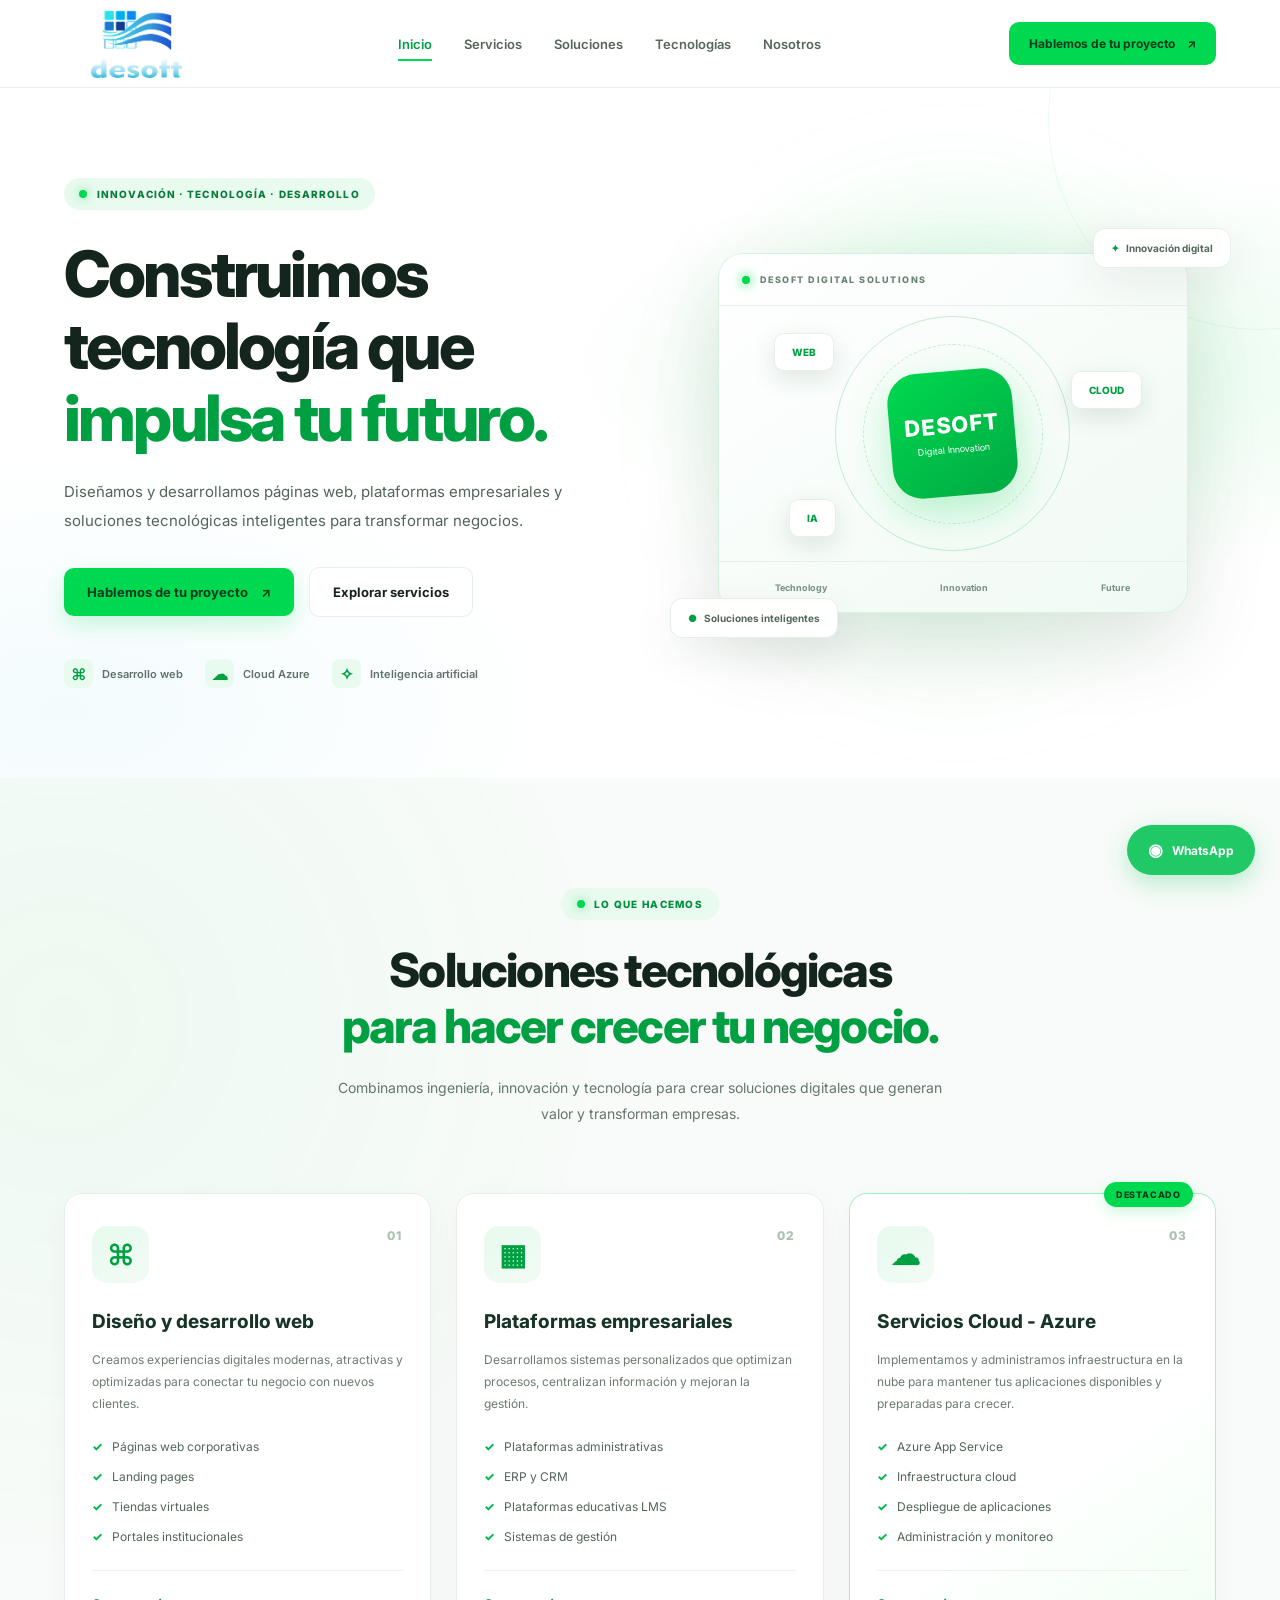
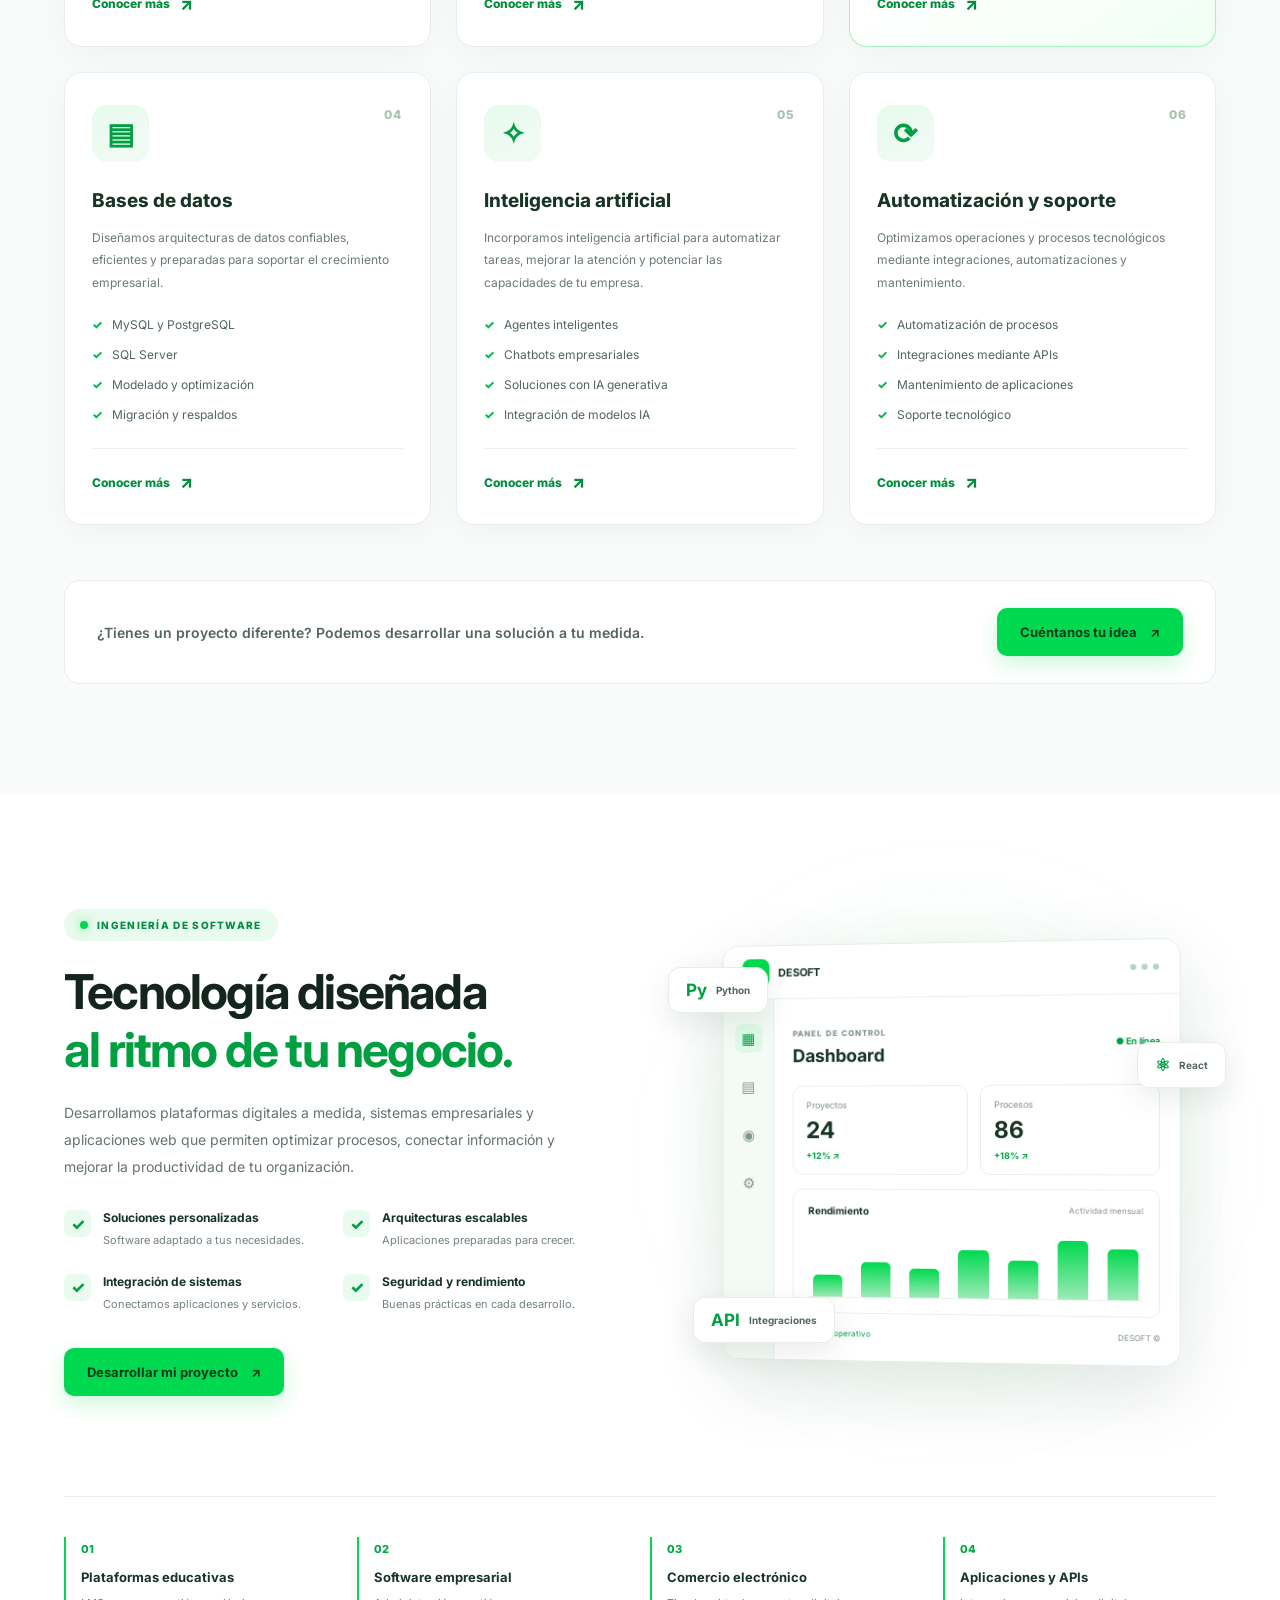
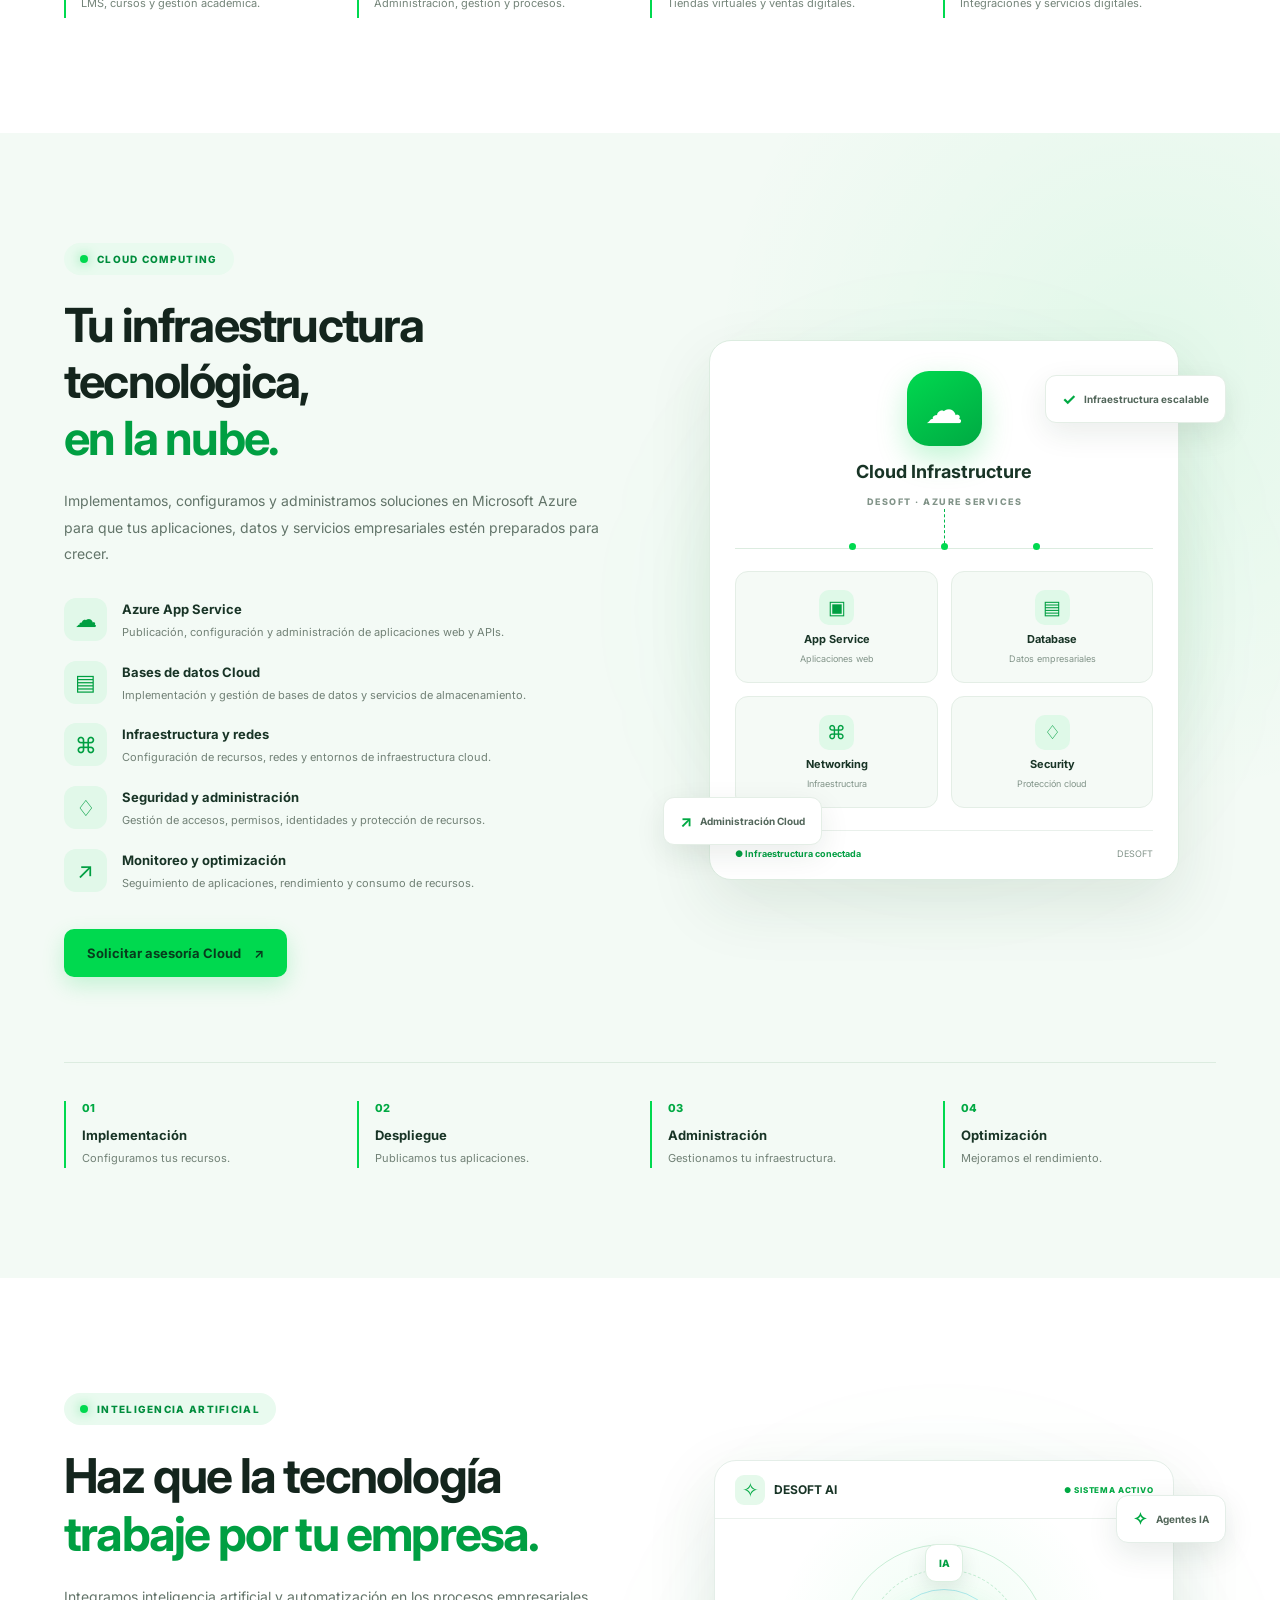
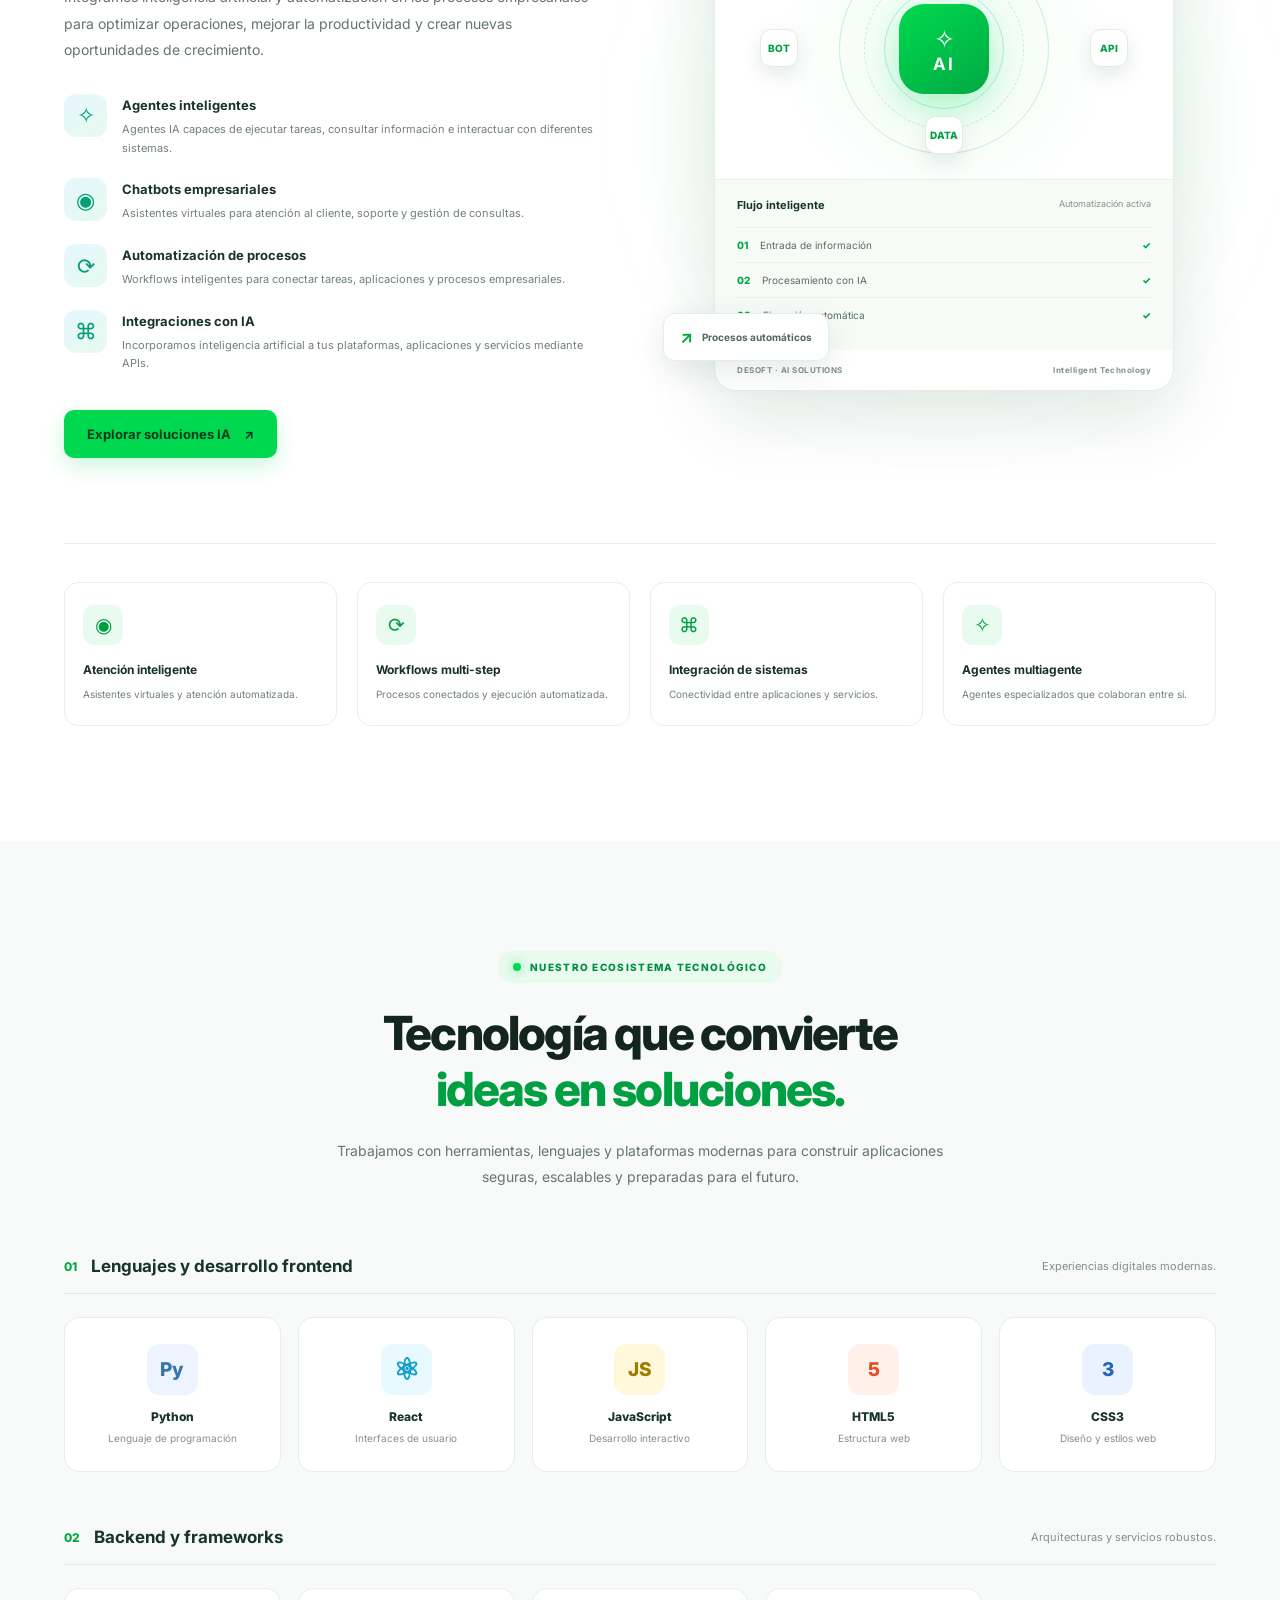
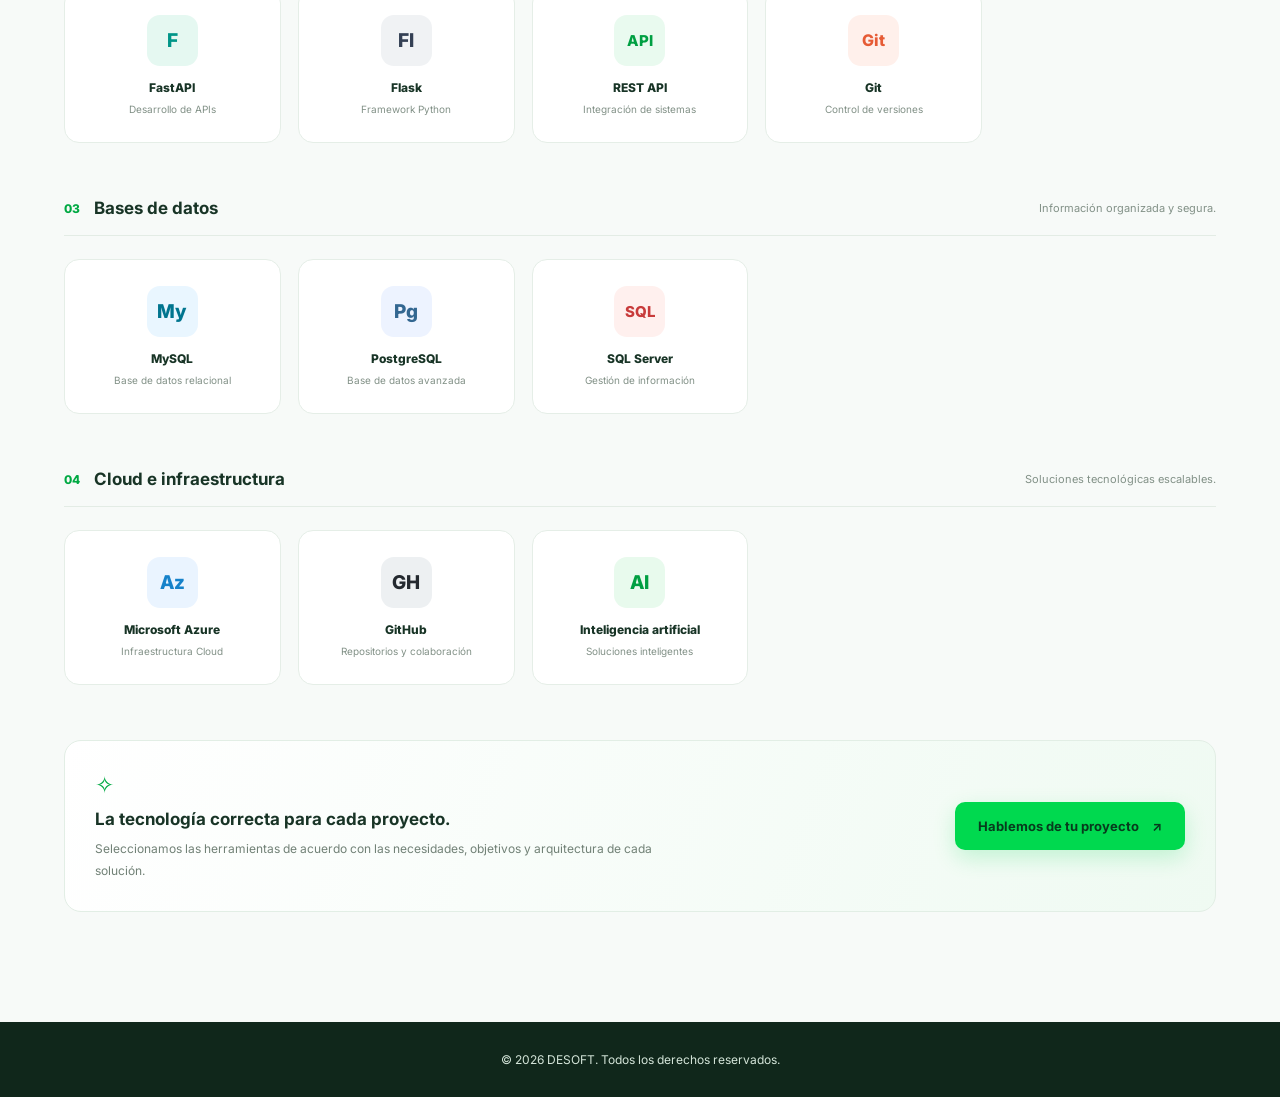
==== index.html @ fc17e66d "first commit - DESOFT website" ====
<!DOCTYPE html>
<html lang="es">
<head>
    <meta charset="UTF-8">
    <meta name="viewport" content="width=device-width, initial-scale=1.0">
    <meta name="description" content="DESOFT desarrolla páginas web, plataformas empresariales, soluciones cloud con Microsoft Azure e inteligencia artificial.">
    <meta name="theme-color" content="#ffffff">
    <title>DESOFT | Desarrollo de Software y Soluciones Digitales</title>

    <link rel="preconnect" href="https://fonts.googleapis.com">
    <link rel="preconnect" href="https://fonts.gstatic.com" crossorigin>
    <link href="https://fonts.googleapis.com/css2?family=Inter:wght@400;500;600;700;800&display=swap" rel="stylesheet">

    <link rel="stylesheet" href="css/styles.css">
    <link rel="stylesheet" href="css/responsive.css">

    <script src="js/main.js" defer></script>
</head>
<body>

    <!-- HEADER -->
    <header class="header" id="header">
        <div class="container header-container">

            <a href="#inicio" class="logo">
                <img src="assets/logo/desoft.png" alt="DESOFT">
            </a>

            <nav class="navigation" id="navigation">
                <a href="#inicio" class="nav-link active">Inicio</a>
                <a href="#servicios" class="nav-link">Servicios</a>
                <a href="#soluciones" class="nav-link">Soluciones</a>
                <a href="#tecnologias" class="nav-link">Tecnologías</a>
                <a href="#nosotros" class="nav-link">Nosotros</a>
            </nav>

            <a href="https://wa.me/573026607901"
               target="_blank"
               rel="noopener noreferrer"
               class="header-button">
                Hablemos de tu proyecto
                <span>↗</span>
            </a>

            <button class="menu-toggle" id="menuToggle"
                    aria-label="Abrir menú"
                    aria-expanded="false"
                    aria-controls="navigation">
                <span></span>
                <span></span>
                <span></span>
            </button>

        </div>
    </header>

    <!-- CONTENIDO PRINCIPAL -->
    <main>

        <!-- HERO -->
        <section class="hero" id="inicio">
            <div class="container hero-container">

                <div class="hero-content">

                    <span class="hero-tag">
                        <span class="tag-dot"></span>
                        INNOVACIÓN · TECNOLOGÍA · DESARROLLO
                    </span>

                    <h1>
                        Construimos tecnología que
                        <span>impulsa tu futuro.</span>
                    </h1>

                    <p class="hero-description">
                        Diseñamos y desarrollamos páginas web,
                        plataformas empresariales y soluciones
                        tecnológicas inteligentes para transformar
                        negocios.
                    </p>

                    <div class="hero-actions">
                        <a href="https://wa.me/573026607901"
                           target="_blank"
                           rel="noopener noreferrer"
                           class="btn-primary">
                            Hablemos de tu proyecto
                            <span>↗</span>
                        </a>

                        <a href="#servicios" class="btn-secondary">
                            Explorar servicios
                        </a>
                    </div>

                    <div class="hero-features">
                        <div class="hero-feature">
                            <span class="feature-icon">⌘</span>
                            <span>Desarrollo web</span>
                        </div>

                        <div class="hero-feature">
                            <span class="feature-icon">☁</span>
                            <span>Cloud Azure</span>
                        </div>

                        <div class="hero-feature">
                            <span class="feature-icon">✧</span>
                            <span>Inteligencia artificial</span>
                        </div>
                    </div>

                </div>

                <div class="hero-visual">
                    <div class="visual-glow"></div>

                    <div class="visual-card">
                        <div class="visual-card-header">
                            <span class="visual-status"></span>
                            <span>DESOFT DIGITAL SOLUTIONS</span>
                        </div>

                        <div class="visual-main">
                            <div class="visual-orbit orbit-one"></div>
                            <div class="visual-orbit orbit-two"></div>

                            <div class="visual-center">
                                <span>DESOFT</span>
                                <small>Digital Innovation</small>
                            </div>

                            <div class="floating-node node-one">WEB</div>
                            <div class="floating-node node-two">CLOUD</div>
                            <div class="floating-node node-three">IA</div>
                        </div>

                        <div class="visual-card-footer">
                            <span>Technology</span>
                            <span>Innovation</span>
                            <span>Future</span>
                        </div>
                    </div>

                    <div class="floating-label label-top">
                        <span>✦</span> Innovación digital
                    </div>

                    <div class="floating-label label-bottom">
                        <span>●</span> Soluciones inteligentes
                    </div>
                </div>

            </div>
        </section>

        <!-- PROXIMAS SECCIONES -->
        
<!-- SERVICIOS -->
<section class="services" id="servicios">
    <div class="container">

        <div class="section-heading">
            <span class="section-tag">
                <span class="tag-dot"></span>
                LO QUE HACEMOS
            </span>

            <h2>
                Soluciones tecnológicas
                <span>para hacer crecer tu negocio.</span>
            </h2>

            <p>
                Combinamos ingeniería, innovación y tecnología
                para crear soluciones digitales que generan
                valor y transforman empresas.
            </p>
        </div>

        <div class="services-grid">

            <!-- SERVICIO 1 -->
            <article class="service-card">
                <div class="service-icon">
                    <span>⌘</span>
                </div>

                <span class="service-number">01</span>

                <h3>Diseño y desarrollo web</h3>

                <p>
                    Creamos experiencias digitales modernas,
                    atractivas y optimizadas para conectar
                    tu negocio con nuevos clientes.
                </p>

                <ul>
                    <li>Páginas web corporativas</li>
                    <li>Landing pages</li>
                    <li>Tiendas virtuales</li>
                    <li>Portales institucionales</li>
                </ul>

                <a href="#contacto" class="service-link">
                    Conocer más <span>↗</span>
                </a>
            </article>

            <!-- SERVICIO 2 -->
            <article class="service-card">
                <div class="service-icon">
                    <span>▦</span>
                </div>

                <span class="service-number">02</span>

                <h3>Plataformas empresariales</h3>

                <p>
                    Desarrollamos sistemas personalizados
                    que optimizan procesos, centralizan
                    información y mejoran la gestión.
                </p>

                <ul>
                    <li>Plataformas administrativas</li>
                    <li>ERP y CRM</li>
                    <li>Plataformas educativas LMS</li>
                    <li>Sistemas de gestión</li>
                </ul>

                <a href="#contacto" class="service-link">
                    Conocer más <span>↗</span>
                </a>
            </article>

            <!-- SERVICIO 3 -->
            <article class="service-card featured-service">
                <div class="service-icon">
                    <span>☁</span>
                </div>

                <span class="service-number">03</span>

                <h3>Servicios Cloud - Azure</h3>

                <p>
                    Implementamos y administramos infraestructura
                    en la nube para mantener tus aplicaciones
                    disponibles y preparadas para crecer.
                </p>

                <ul>
                    <li>Azure App Service</li>
                    <li>Infraestructura cloud</li>
                    <li>Despliegue de aplicaciones</li>
                    <li>Administración y monitoreo</li>
                </ul>

                <a href="#contacto" class="service-link">
                    Conocer más <span>↗</span>
                </a>
            </article>

            <!-- SERVICIO 4 -->
            <article class="service-card">
                <div class="service-icon">
                    <span>▤</span>
                </div>

                <span class="service-number">04</span>

                <h3>Bases de datos</h3>

                <p>
                    Diseñamos arquitecturas de datos
                    confiables, eficientes y preparadas
                    para soportar el crecimiento empresarial.
                </p>

                <ul>
                    <li>MySQL y PostgreSQL</li>
                    <li>SQL Server</li>
                    <li>Modelado y optimización</li>
                    <li>Migración y respaldos</li>
                </ul>

                <a href="#contacto" class="service-link">
                    Conocer más <span>↗</span>
                </a>
            </article>

            <!-- SERVICIO 5 -->
            <article class="service-card">
                <div class="service-icon">
                    <span>✧</span>
                </div>

                <span class="service-number">05</span>

                <h3>Inteligencia artificial</h3>

                <p>
                    Incorporamos inteligencia artificial
                    para automatizar tareas, mejorar la atención
                    y potenciar las capacidades de tu empresa.
                </p>

                <ul>
                    <li>Agentes inteligentes</li>
                    <li>Chatbots empresariales</li>
                    <li>Soluciones con IA generativa</li>
                    <li>Integración de modelos IA</li>
                </ul>

                <a href="#contacto" class="service-link">
                    Conocer más <span>↗</span>
                </a>
            </article>

            <!-- SERVICIO 6 -->
            <article class="service-card">
                <div class="service-icon">
                    <span>⟳</span>
                </div>

                <span class="service-number">06</span>

                <h3>Automatización y soporte</h3>

                <p>
                    Optimizamos operaciones y procesos
                    tecnológicos mediante integraciones,
                    automatizaciones y mantenimiento.
                </p>

                <ul>
                    <li>Automatización de procesos</li>
                    <li>Integraciones mediante APIs</li>
                    <li>Mantenimiento de aplicaciones</li>
                    <li>Soporte tecnológico</li>
                </ul>

                <a href="#contacto" class="service-link">
                    Conocer más <span>↗</span>
                </a>
            </article>

        </div>

        <div class="services-bottom">
            <p>
                ¿Tienes un proyecto diferente?
                Podemos desarrollar una solución a tu medida.
            </p>

            <a href="https://wa.me/573026607901"
               target="_blank"
               rel="noopener noreferrer"
               class="btn-primary">
                Cuéntanos tu idea <span>↗</span>
            </a>
        </div>

    </div>
</section>

        
<!-- SOLUCIONES DE SOFTWARE -->
<section class="software-section" id="soluciones">
    <div class="container">

        <div class="software-container">

            <div class="software-content">

                <span class="section-tag">
                    <span class="tag-dot"></span>
                    INGENIERÍA DE SOFTWARE
                </span>

                <h2>
                    Tecnología diseñada
                    <span>al ritmo de tu negocio.</span>
                </h2>

                <p class="software-description">
                    Desarrollamos plataformas digitales a medida,
                    sistemas empresariales y aplicaciones web que
                    permiten optimizar procesos, conectar información
                    y mejorar la productividad de tu organización.
                </p>

                <div class="software-benefits">

                    <div class="software-benefit">
                        <span class="benefit-check">✓</span>
                        <div>
                            <h4>Soluciones personalizadas</h4>
                            <p>Software adaptado a tus necesidades.</p>
                        </div>
                    </div>

                    <div class="software-benefit">
                        <span class="benefit-check">✓</span>
                        <div>
                            <h4>Arquitecturas escalables</h4>
                            <p>Aplicaciones preparadas para crecer.</p>
                        </div>
                    </div>

                    <div class="software-benefit">
                        <span class="benefit-check">✓</span>
                        <div>
                            <h4>Integración de sistemas</h4>
                            <p>Conectamos aplicaciones y servicios.</p>
                        </div>
                    </div>

                    <div class="software-benefit">
                        <span class="benefit-check">✓</span>
                        <div>
                            <h4>Seguridad y rendimiento</h4>
                            <p>Buenas prácticas en cada desarrollo.</p>
                        </div>
                    </div>

                </div>

                <a href="https://wa.me/573026607901"
                   target="_blank"
                   rel="noopener noreferrer"
                   class="btn-primary software-button">
                    Desarrollar mi proyecto
                    <span>↗</span>
                </a>

            </div>

            <!-- VISUAL DE SOFTWARE -->
            <div class="software-visual">

                <div class="software-glow"></div>

                <div class="dashboard-preview">

                    <div class="dashboard-header">
                        <div class="dashboard-brand">
                            <span class="dashboard-logo">D</span>
                            <strong>DESOFT</strong>
                        </div>

                        <div class="dashboard-dots">
                            <span></span>
                            <span></span>
                            <span></span>
                        </div>
                    </div>

                    <div class="dashboard-body">

                        <aside class="dashboard-sidebar">
                            <span class="sidebar-item selected">▦</span>
                            <span class="sidebar-item">▤</span>
                            <span class="sidebar-item">◉</span>
                            <span class="sidebar-item">⚙</span>
                        </aside>

                        <div class="dashboard-main">

                            <div class="dashboard-welcome">
                                <div>
                                    <small>PANEL DE CONTROL</small>
                                    <h3>Dashboard</h3>
                                </div>
                                <span class="dashboard-online">● En línea</span>
                            </div>

                            <div class="dashboard-stats">

                                <div class="stat-card">
                                    <small>Proyectos</small>
                                    <strong>24</strong>
                                    <span>+12% ↗</span>
                                </div>

                                <div class="stat-card">
                                    <small>Procesos</small>
                                    <strong>86</strong>
                                    <span>+18% ↗</span>
                                </div>

                            </div>

                            <div class="dashboard-chart">
                                <div class="chart-heading">
                                    <strong>Rendimiento</strong>
                                    <small>Actividad mensual</small>
                                </div>

                                <div class="chart-bars">
                                    <span style="--height:35%"></span>
                                    <span style="--height:55%"></span>
                                    <span style="--height:45%"></span>
                                    <span style="--height:75%"></span>
                                    <span style="--height:60%"></span>
                                    <span style="--height:90%"></span>
                                    <span style="--height:78%"></span>
                                </div>
                            </div>

                            <div class="dashboard-bottom">
                                <span>● Sistema operativo</span>
                                <span>DESOFT ©</span>
                            </div>

                        </div>
                    </div>
                </div>

                <div class="tech-floating tech-python">
                    <strong>Py</strong>
                    <span>Python</span>
                </div>

                <div class="tech-floating tech-react">
                    <strong>⚛</strong>
                    <span>React</span>
                </div>

                <div class="tech-floating tech-api">
                    <strong>API</strong>
                    <span>Integraciones</span>
                </div>

            </div>

        </div>

        <!-- TIPOS DE SOLUCIONES -->
        <div class="software-types">

            <div class="software-type">
                <span>01</span>
                <h3>Plataformas educativas</h3>
                <p>LMS, cursos y gestión académica.</p>
            </div>

            <div class="software-type">
                <span>02</span>
                <h3>Software empresarial</h3>
                <p>Administración, gestión y procesos.</p>
            </div>

            <div class="software-type">
                <span>03</span>
                <h3>Comercio electrónico</h3>
                <p>Tiendas virtuales y ventas digitales.</p>
            </div>

            <div class="software-type">
                <span>04</span>
                <h3>Aplicaciones y APIs</h3>
                <p>Integraciones y servicios digitales.</p>
            </div>

        </div>

    </div>
</section>

        
<!-- MICROSOFT AZURE / CLOUD -->
<section class="azure-section" id="azure">
    <div class="container">

        <div class="azure-container">

            <div class="azure-content">

                <span class="section-tag">
                    <span class="tag-dot"></span>
                    CLOUD COMPUTING
                </span>

                <h2>
                    Tu infraestructura tecnológica,
                    <span>en la nube.</span>
                </h2>

                <p class="azure-description">
                    Implementamos, configuramos y administramos
                    soluciones en Microsoft Azure para que tus
                    aplicaciones, datos y servicios empresariales
                    estén preparados para crecer.
                </p>

                <div class="azure-services-list">

                    <div class="azure-service-item">
                        <div class="azure-icon">☁</div>
                        <div>
                            <h3>Azure App Service</h3>
                            <p>
                                Publicación, configuración y
                                administración de aplicaciones web y APIs.
                            </p>
                        </div>
                    </div>

                    <div class="azure-service-item">
                        <div class="azure-icon">▤</div>
                        <div>
                            <h3>Bases de datos Cloud</h3>
                            <p>
                                Implementación y gestión de bases de datos
                                y servicios de almacenamiento.
                            </p>
                        </div>
                    </div>

                    <div class="azure-service-item">
                        <div class="azure-icon">⌘</div>
                        <div>
                            <h3>Infraestructura y redes</h3>
                            <p>
                                Configuración de recursos, redes y
                                entornos de infraestructura cloud.
                            </p>
                        </div>
                    </div>

                    <div class="azure-service-item">
                        <div class="azure-icon">♢</div>
                        <div>
                            <h3>Seguridad y administración</h3>
                            <p>
                                Gestión de accesos, permisos,
                                identidades y protección de recursos.
                            </p>
                        </div>
                    </div>

                    <div class="azure-service-item">
                        <div class="azure-icon">↗</div>
                        <div>
                            <h3>Monitoreo y optimización</h3>
                            <p>
                                Seguimiento de aplicaciones,
                                rendimiento y consumo de recursos.
                            </p>
                        </div>
                    </div>

                </div>

                <a href="https://wa.me/573026607901"
                   target="_blank"
                   rel="noopener noreferrer"
                   class="btn-primary azure-button">
                    Solicitar asesoría Cloud
                    <span>↗</span>
                </a>

            </div>

            <!-- VISUAL AZURE -->
            <div class="azure-visual">

                <div class="azure-glow"></div>

                <div class="cloud-architecture">

                    <div class="cloud-top">
                        <div class="cloud-symbol">☁</div>
                        <h3>Cloud Infrastructure</h3>
                        <span>DESOFT · AZURE SERVICES</span>
                    </div>

                    <div class="cloud-connection">
                        <span></span>
                        <span></span>
                        <span></span>
                    </div>

                    <div class="cloud-nodes">

                        <div class="cloud-node">
                            <div class="cloud-node-icon">▣</div>
                            <strong>App Service</strong>
                            <small>Aplicaciones web</small>
                        </div>

                        <div class="cloud-node">
                            <div class="cloud-node-icon">▤</div>
                            <strong>Database</strong>
                            <small>Datos empresariales</small>
                        </div>

                        <div class="cloud-node">
                            <div class="cloud-node-icon">⌘</div>
                            <strong>Networking</strong>
                            <small>Infraestructura</small>
                        </div>

                        <div class="cloud-node">
                            <div class="cloud-node-icon">♢</div>
                            <strong>Security</strong>
                            <small>Protección cloud</small>
                        </div>

                    </div>

                    <div class="cloud-footer">
                        <span>● Infraestructura conectada</span>
                        <span>DESOFT</span>
                    </div>

                </div>

                <div class="azure-floating azure-label-one">
                    <span>✓</span>
                    Infraestructura escalable
                </div>

                <div class="azure-floating azure-label-two">
                    <span>↗</span>
                    Administración Cloud
                </div>

            </div>

        </div>

        <div class="azure-bottom">

            <div>
                <span>01</span>
                <strong>Implementación</strong>
                <p>Configuramos tus recursos.</p>
            </div>

            <div>
                <span>02</span>
                <strong>Despliegue</strong>
                <p>Publicamos tus aplicaciones.</p>
            </div>

            <div>
                <span>03</span>
                <strong>Administración</strong>
                <p>Gestionamos tu infraestructura.</p>
            </div>

            <div>
                <span>04</span>
                <strong>Optimización</strong>
                <p>Mejoramos el rendimiento.</p>
            </div>

        </div>

    </div>
</section>

        
<!-- INTELIGENCIA ARTIFICIAL Y AUTOMATIZACION -->
<section class="ai-section" id="inteligencia-artificial">
    <div class="container">

        <div class="ai-container">

            <div class="ai-content">

                <span class="section-tag">
                    <span class="tag-dot"></span>
                    INTELIGENCIA ARTIFICIAL
                </span>

                <h2>
                    Haz que la tecnología
                    <span>trabaje por tu empresa.</span>
                </h2>

                <p class="ai-description">
                    Integramos inteligencia artificial y automatización
                    en los procesos empresariales para optimizar
                    operaciones, mejorar la productividad y crear
                    nuevas oportunidades de crecimiento.
                </p>

                <div class="ai-features">

                    <div class="ai-feature">
                        <div class="ai-feature-icon">✧</div>
                        <div>
                            <h3>Agentes inteligentes</h3>
                            <p>
                                Agentes IA capaces de ejecutar tareas,
                                consultar información e interactuar
                                con diferentes sistemas.
                            </p>
                        </div>
                    </div>

                    <div class="ai-feature">
                        <div class="ai-feature-icon">◉</div>
                        <div>
                            <h3>Chatbots empresariales</h3>
                            <p>
                                Asistentes virtuales para atención
                                al cliente, soporte y gestión
                                de consultas.
                            </p>
                        </div>
                    </div>

                    <div class="ai-feature">
                        <div class="ai-feature-icon">⟳</div>
                        <div>
                            <h3>Automatización de procesos</h3>
                            <p>
                                Workflows inteligentes para conectar
                                tareas, aplicaciones y procesos
                                empresariales.
                            </p>
                        </div>
                    </div>

                    <div class="ai-feature">
                        <div class="ai-feature-icon">⌘</div>
                        <div>
                            <h3>Integraciones con IA</h3>
                            <p>
                                Incorporamos inteligencia artificial
                                a tus plataformas, aplicaciones y
                                servicios mediante APIs.
                            </p>
                        </div>
                    </div>

                </div>

                <a href="https://wa.me/573026607901"
                   target="_blank"
                   rel="noopener noreferrer"
                   class="btn-primary ai-button">
                    Explorar soluciones IA
                    <span>↗</span>
                </a>

            </div>

            <!-- VISUAL INTELIGENCIA ARTIFICIAL -->
            <div class="ai-visual">

                <div class="ai-glow"></div>

                <div class="ai-dashboard">

                    <div class="ai-dashboard-header">
                        <div class="ai-brand">
                            <span class="ai-brand-icon">✧</span>
                            <strong>DESOFT AI</strong>
                        </div>
                        <span class="ai-active">
                            ● SISTEMA ACTIVO
                        </span>
                    </div>

                    <div class="ai-brain-area">

                        <div class="ai-orbit ai-orbit-one"></div>
                        <div class="ai-orbit ai-orbit-two"></div>
                        <div class="ai-orbit ai-orbit-three"></div>

                        <div class="ai-core">
                            <span>✧</span>
                            <strong>AI</strong>
                        </div>

                        <div class="ai-node ai-node-one">IA</div>
                        <div class="ai-node ai-node-two">API</div>
                        <div class="ai-node ai-node-three">DATA</div>
                        <div class="ai-node ai-node-four">BOT</div>

                    </div>

                    <div class="ai-process">

                        <div class="ai-process-heading">
                            <strong>Flujo inteligente</strong>
                            <small>Automatización activa</small>
                        </div>

                        <div class="ai-process-step">
                            <span class="process-number">01</span>
                            <span>Entrada de información</span>
                            <span class="process-status">✓</span>
                        </div>

                        <div class="ai-process-step">
                            <span class="process-number">02</span>
                            <span>Procesamiento con IA</span>
                            <span class="process-status">✓</span>
                        </div>

                        <div class="ai-process-step">
                            <span class="process-number">03</span>
                            <span>Ejecución automática</span>
                            <span class="process-status">✓</span>
                        </div>

                    </div>

                    <div class="ai-dashboard-footer">
                        <span>DESOFT · AI SOLUTIONS</span>
                        <span>Intelligent Technology</span>
                    </div>

                </div>

                <div class="ai-floating ai-floating-one">
                    <span>✧</span> Agentes IA
                </div>

                <div class="ai-floating ai-floating-two">
                    <span>↗</span> Procesos automáticos
                </div>

            </div>

        </div>

        <!-- SOLUCIONES DE AUTOMATIZACION -->
        <div class="ai-bottom">

            <div class="ai-bottom-card">
                <span class="ai-bottom-icon">◉</span>
                <h3>Atención inteligente</h3>
                <p>Asistentes virtuales y atención automatizada.</p>
            </div>

            <div class="ai-bottom-card">
                <span class="ai-bottom-icon">⟳</span>
                <h3>Workflows multi-step</h3>
                <p>Procesos conectados y ejecución automatizada.</p>
            </div>

            <div class="ai-bottom-card">
                <span class="ai-bottom-icon">⌘</span>
                <h3>Integración de sistemas</h3>
                <p>Conectividad entre aplicaciones y servicios.</p>
            </div>

            <div class="ai-bottom-card">
                <span class="ai-bottom-icon">✧</span>
                <h3>Agentes multiagente</h3>
                <p>Agentes especializados que colaboran entre sí.</p>
            </div>

        </div>

    </div>
</section>


<!-- TECNOLOGIAS -->
<section class="technologies-section" id="tecnologias">
    <div class="container">

        <div class="section-heading">
            <span class="section-tag">
                <span class="tag-dot"></span>
                NUESTRO ECOSISTEMA TECNOLÓGICO
            </span>

            <h2>
                Tecnología que convierte
                <span>ideas en soluciones.</span>
            </h2>

            <p>
                Trabajamos con herramientas, lenguajes y plataformas
                modernas para construir aplicaciones seguras,
                escalables y preparadas para el futuro.
            </p>
        </div>

        <!-- CATEGORIA 1 -->
        <div class="technology-category">

            <div class="technology-category-heading">
                <div>
                    <span class="technology-category-number">01</span>
                    <h3>Lenguajes y desarrollo frontend</h3>
                </div>
                <p>Experiencias digitales modernas.</p>
            </div>

            <div class="technology-grid">

                <article class="technology-card">
                    <div class="technology-symbol python-symbol">Py</div>
                    <h4>Python</h4>
                    <p>Lenguaje de programación</p>
                </article>

                <article class="technology-card">
                    <div class="technology-symbol react-symbol">⚛</div>
                    <h4>React</h4>
                    <p>Interfaces de usuario</p>
                </article>

                <article class="technology-card">
                    <div class="technology-symbol js-symbol">JS</div>
                    <h4>JavaScript</h4>
                    <p>Desarrollo interactivo</p>
                </article>

                <article class="technology-card">
                    <div class="technology-symbol html-symbol">5</div>
                    <h4>HTML5</h4>
                    <p>Estructura web</p>
                </article>

                <article class="technology-card">
                    <div class="technology-symbol css-symbol">3</div>
                    <h4>CSS3</h4>
                    <p>Diseño y estilos web</p>
                </article>

            </div>
        </div>

        <!-- CATEGORIA 2 -->
        <div class="technology-category">

            <div class="technology-category-heading">
                <div>
                    <span class="technology-category-number">02</span>
                    <h3>Backend y frameworks</h3>
                </div>
                <p>Arquitecturas y servicios robustos.</p>
            </div>

            <div class="technology-grid">

                <article class="technology-card">
                    <div class="technology-symbol fastapi-symbol">F</div>
                    <h4>FastAPI</h4>
                    <p>Desarrollo de APIs</p>
                </article>

                <article class="technology-card">
                    <div class="technology-symbol flask-symbol">Fl</div>
                    <h4>Flask</h4>
                    <p>Framework Python</p>
                </article>

                <article class="technology-card">
                    <div class="technology-symbol api-symbol">API</div>
                    <h4>REST API</h4>
                    <p>Integración de sistemas</p>
                </article>

                <article class="technology-card">
                    <div class="technology-symbol git-symbol">Git</div>
                    <h4>Git</h4>
                    <p>Control de versiones</p>
                </article>

            </div>
        </div>

        <!-- CATEGORIA 3 -->
        <div class="technology-category">

            <div class="technology-category-heading">
                <div>
                    <span class="technology-category-number">03</span>
                    <h3>Bases de datos</h3>
                </div>
                <p>Información organizada y segura.</p>
            </div>

            <div class="technology-grid">

                <article class="technology-card">
                    <div class="technology-symbol mysql-symbol">My</div>
                    <h4>MySQL</h4>
                    <p>Base de datos relacional</p>
                </article>

                <article class="technology-card">
                    <div class="technology-symbol postgres-symbol">Pg</div>
                    <h4>PostgreSQL</h4>
                    <p>Base de datos avanzada</p>
                </article>

                <article class="technology-card">
                    <div class="technology-symbol sql-symbol">SQL</div>
                    <h4>SQL Server</h4>
                    <p>Gestión de información</p>
                </article>

            </div>
        </div>

        <!-- CATEGORIA 4 -->
        <div class="technology-category">

            <div class="technology-category-heading">
                <div>
                    <span class="technology-category-number">04</span>
                    <h3>Cloud e infraestructura</h3>
                </div>
                <p>Soluciones tecnológicas escalables.</p>
            </div>

            <div class="technology-grid">

                <article class="technology-card">
                    <div class="technology-symbol azure-symbol">Az</div>
                    <h4>Microsoft Azure</h4>
                    <p>Infraestructura Cloud</p>
                </article>

                <article class="technology-card">
                    <div class="technology-symbol github-symbol">GH</div>
                    <h4>GitHub</h4>
                    <p>Repositorios y colaboración</p>
                </article>

                <article class="technology-card">
                    <div class="technology-symbol ai-symbol">AI</div>
                    <h4>Inteligencia artificial</h4>
                    <p>Soluciones inteligentes</p>
                </article>

            </div>
        </div>

        <div class="technology-bottom">
            <div>
                <span class="technology-bottom-icon">✧</span>
                <h3>La tecnología correcta para cada proyecto.</h3>
                <p>
                    Seleccionamos las herramientas de acuerdo con
                    las necesidades, objetivos y arquitectura
                    de cada solución.
                </p>
            </div>

            <a href="https://wa.me/573026607901"
               target="_blank"
               rel="noopener noreferrer"
               class="btn-primary">
                Hablemos de tu proyecto <span>↗</span>
            </a>
        </div>

    </div>
</section>


    </main>

    <!-- FOOTER -->
    <footer class="footer" id="contacto">
        <div class="container">
            <p>© <span id="currentYear"></span> DESOFT. Todos los derechos reservados.</p>
        </div>
    </footer>

    <!-- WHATSAPP -->
    <a href="https://wa.me/573026607901"
       class="whatsapp-float"
       target="_blank"
       rel="noopener noreferrer"
       aria-label="Contactar con DESOFT por WhatsApp">
        <span>WhatsApp</span>
    </a>

</body>
</html>
---- css/styles.css ----
/* =========================================
   DESOFT - ESTILOS PRINCIPALES
========================================= */

:root {
    --green: #00d94f;
    --green-dark: #009f42;
    --green-light: #e9faef;
    --blue: #2188d4;
    --blue-dark: #173e75;
    --cyan: #31c7df;
    --dark: #14251d;
    --text: #52645a;
    --white: #ffffff;
    --background: #ffffff;
    --background-soft: #f4faf6;
    --border: #e6eee8;
    --shadow: 0 15px 45px rgba(20, 55, 35, 0.08);
    --radius: 18px;
}

* {
    margin: 0;
    padding: 0;
    box-sizing: border-box;
}

html {
    scroll-behavior: smooth;
    scroll-padding-top: 90px;
}

body {
    font-family: 'Inter', sans-serif;
    background: var(--background);
    color: var(--dark);
    overflow-x: hidden;
}

a {
    text-decoration: none;
    color: inherit;
}

button {
    font-family: inherit;
}

.container {
    width: min(1200px, 90%);
    margin: 0 auto;
}

/* =========================================
   HEADER
========================================= */

.header {
    width: 100%;
    height: 88px;
    position: sticky;
    top: 0;
    z-index: 1000;
    background: rgba(255, 255, 255, 0.94);
    backdrop-filter: blur(16px);
    border-bottom: 1px solid rgba(230, 238, 232, 0.8);
    transition: box-shadow 0.3s ease;
}

.header.scrolled {
    box-shadow: 0 5px 25px rgba(20, 55, 35, 0.08);
}

.header-container {
    height: 100%;
    display: flex;
    align-items: center;
    justify-content: space-between;
    gap: 30px;
}

.logo {
    display: flex;
    align-items: center;
    flex-shrink: 0;
}

.logo img {
    width: 145px;
    height: 68px;
    object-fit: contain;
}

.navigation {
    display: flex;
    align-items: center;
    gap: 32px;
}

.nav-link {
    font-size: 13px;
    font-weight: 600;
    color: #56665c;
    transition: color 0.3s ease;
    position: relative;
}

.nav-link:hover,
.nav-link.active {
    color: var(--green-dark);
}

.nav-link::after {
    content: "";
    position: absolute;
    bottom: -9px;
    left: 0;
    width: 0;
    height: 2px;
    background: var(--green);
    transition: width 0.3s ease;
}

.nav-link:hover::after,
.nav-link.active::after {
    width: 100%;
}

.header-button {
    display: flex;
    align-items: center;
    gap: 12px;
    background: var(--green);
    color: #073b1d;
    padding: 14px 20px;
    border-radius: 10px;
    font-size: 12px;
    font-weight: 700;
    transition: all 0.3s ease;
}

.header-button:hover {
    background: var(--green-dark);
    color: white;
    transform: translateY(-2px);
}

.menu-toggle {
    display: none;
    border: 0;
    background: transparent;
    cursor: pointer;
}

/* =========================================
   HERO
========================================= */

.hero {
    min-height: 690px;
    display: flex;
    align-items: center;
    position: relative;
    overflow: hidden;
    background:
        radial-gradient(
            ellipse at 85% 40%,
            rgba(0, 217, 79, 0.09),
            transparent 35%
        ),
        radial-gradient(
            ellipse at 5% 90%,
            rgba(49, 199, 223, 0.06),
            transparent 30%
        ),
        #ffffff;
}

.hero::before {
    content: "";
    position: absolute;
    width: 420px;
    height: 420px;
    border: 1px solid rgba(0, 217, 79, 0.09);
    border-radius: 50%;
    right: -190px;
    top: -180px;
}

.hero-container {
    display: grid;
    grid-template-columns: 1.05fr 0.95fr;
    align-items: center;
    gap: 45px;
    padding-top: 65px;
    padding-bottom: 65px;
    position: relative;
    z-index: 1;
}

.hero-content {
    max-width: 620px;
    animation: fadeUp 0.8s ease both;
}

.hero-tag {
    display: inline-flex;
    align-items: center;
    gap: 10px;
    background: var(--green-light);
    color: #087c3a;
    padding: 10px 15px;
    border-radius: 50px;
    font-size: 10px;
    font-weight: 800;
    letter-spacing: 1.1px;
    margin-bottom: 28px;
}

.tag-dot {
    width: 8px;
    height: 8px;
    background: var(--green);
    border-radius: 50%;
    box-shadow: 0 0 12px rgba(0, 217, 79, 0.6);
}

.hero h1 {
    font-size: clamp(42px, 5vw, 65px);
    line-height: 1.13;
    letter-spacing: -2.8px;
    font-weight: 800;
    color: var(--dark);
    margin-bottom: 24px;
}

.hero h1 span {
    display: block;
    color: var(--green-dark);
}

.hero-description {
    max-width: 530px;
    font-size: 15px;
    line-height: 1.9;
    color: var(--text);
    margin-bottom: 32px;
}

.hero-actions {
    display: flex;
    align-items: center;
    gap: 15px;
    flex-wrap: wrap;
}

.btn-primary,
.btn-secondary {
    display: inline-flex;
    align-items: center;
    justify-content: center;
    gap: 13px;
    padding: 16px 23px;
    border-radius: 10px;
    font-size: 13px;
    font-weight: 700;
    transition: all 0.3s ease;
}

.btn-primary {
    background: var(--green);
    color: #073b1d;
    box-shadow: 0 8px 22px rgba(0, 217, 79, 0.2);
}

.btn-primary:hover {
    background: var(--green-dark);
    color: white;
    transform: translateY(-3px);
    box-shadow: 0 12px 25px rgba(0, 159, 66, 0.22);
}

.btn-secondary {
    background: white;
    border: 1px solid var(--border);
    color: var(--dark);
}

.btn-secondary:hover {
    border-color: var(--green);
    color: var(--green-dark);
    transform: translateY(-3px);
}

.hero-features {
    display: flex;
    flex-wrap: wrap;
    gap: 22px;
    margin-top: 42px;
}

.hero-feature {
    display: flex;
    align-items: center;
    gap: 9px;
    font-size: 11px;
    font-weight: 600;
    color: #607267;
}

.feature-icon {
    display: flex;
    align-items: center;
    justify-content: center;
    width: 29px;
    height: 29px;
    border-radius: 8px;
    background: var(--green-light);
    color: var(--green-dark);
    font-size: 16px;
}

/* =========================================
   HERO VISUAL
========================================= */

.hero-visual {
    position: relative;
    display: flex;
    align-items: center;
    justify-content: center;
    min-height: 460px;
    animation: fadeIn 1.2s ease both;
}

.visual-glow {
    position: absolute;
    width: 380px;
    height: 380px;
    border-radius: 50%;
    background: rgba(0, 217, 79, 0.14);
    filter: blur(75px);
}

.visual-card {
    width: 100%;
    max-width: 470px;
    height: 360px;
    position: relative;
    z-index: 1;
    background: linear-gradient(145deg, #ffffff, #f0faf4);
    border: 1px solid rgba(0, 169, 67, 0.13);
    border-radius: 25px;
    box-shadow: 0 30px 80px rgba(20, 65, 38, 0.13);
    overflow: hidden;
}

.visual-card-header {
    height: 52px;
    display: flex;
    align-items: center;
    gap: 10px;
    padding: 0 23px;
    border-bottom: 1px solid #e7f1e9;
    font-size: 9px;
    font-weight: 800;
    letter-spacing: 1.5px;
    color: #6a8273;
}

.visual-status {
    width: 8px;
    height: 8px;
    border-radius: 50%;
    background: var(--green);
    box-shadow: 0 0 12px var(--green);
}

.visual-main {
    height: 255px;
    position: relative;
    display: flex;
    align-items: center;
    justify-content: center;
}

.visual-orbit {
    position: absolute;
    border-radius: 50%;
    border: 1px solid rgba(0, 169, 67, 0.22);
}

.orbit-one {
    width: 235px;
    height: 235px;
    animation: rotate 20s linear infinite;
}

.orbit-two {
    width: 180px;
    height: 180px;
    border-style: dashed;
    animation: rotate 15s linear infinite reverse;
}

.visual-center {
    width: 125px;
    height: 125px;
    display: flex;
    align-items: center;
    justify-content: center;
    flex-direction: column;
    background: linear-gradient(145deg, #00d94f, #00a943);
    border-radius: 30px;
    box-shadow: 0 15px 40px rgba(0, 217, 79, 0.28);
    transform: rotate(-5deg);
    color: white;
    z-index: 2;
}

.visual-center span {
    font-size: 22px;
    font-weight: 800;
    letter-spacing: 1px;
}

.visual-center small {
    font-size: 9px;
    margin-top: 6px;
}

.floating-node {
    position: absolute;
    z-index: 3;
    padding: 12px 17px;
    border-radius: 10px;
    background: white;
    color: var(--green-dark);
    font-size: 10px;
    font-weight: 800;
    box-shadow: 0 8px 25px rgba(20, 65, 38, 0.12);
    border: 1px solid #e4f1e7;
    animation: float 4s ease-in-out infinite;
}

.node-one {
    top: 27px;
    left: 55px;
}

.node-two {
    right: 45px;
    top: 65px;
    animation-delay: 0.8s;
}

.node-three {
    bottom: 24px;
    left: 70px;
    animation-delay: 1.5s;
}

.visual-card-footer {
    height: 52px;
    border-top: 1px solid #e7f1e9;
    display: flex;
    align-items: center;
    justify-content: space-around;
    font-size: 9px;
    font-weight: 700;
    color: #789083;
}

.floating-label {
    position: absolute;
    z-index: 4;
    background: white;
    border: 1px solid var(--border);
    border-radius: 12px;
    padding: 13px 17px;
    font-size: 10px;
    font-weight: 700;
    color: #53685a;
    box-shadow: var(--shadow);
}

.floating-label span {
    color: var(--green-dark);
    margin-right: 5px;
}

.label-top {
    top: 25px;
    right: -15px;
}

.label-bottom {
    bottom: 25px;
    left: -20px;
}

/* =========================================
   SECCIONES GENERALES
========================================= */

section:not(.hero) {
    scroll-margin-top: 88px;
}

.footer {
    background: #10271b;
    color: #d4e5d9;
    padding: 30px 0;
    text-align: center;
    font-size: 12px;
}

/* =========================================
   WHATSAPP
========================================= */

.whatsapp-float {
    position: fixed;
    bottom: 25px;
    right: 25px;
    z-index: 999;
    display: flex;
    align-items: center;
    gap: 9px;
    padding: 15px 21px;
    border-radius: 50px;
    background: #20c866;
    color: white;
    font-size: 12px;
    font-weight: 700;
    box-shadow: 0 8px 25px rgba(32, 200, 102, 0.3);
    transition: transform 0.3s ease;
}

.whatsapp-float::before {
    content: "◉";
    font-size: 17px;
}

.whatsapp-float:hover {
    transform: translateY(-5px);
}


/*  SECCION SECTIO-CARD

/* =========================================
   DESOFT - SECCION DE SERVICIOS
========================================= */

.services {
    padding: 110px 0;
    background:
        radial-gradient(
            circle at 5% 15%,
            rgba(0, 217, 79, 0.045),
            transparent 30%
        ),
        #f8fbf9;
    position: relative;
    overflow: hidden;
}

.section-heading {
    max-width: 720px;
    margin: 0 auto 65px;
    text-align: center;
}

.section-tag {
    display: inline-flex;
    align-items: center;
    gap: 9px;
    padding: 10px 16px;
    border-radius: 50px;
    background: #e9faef;
    color: #008d3d;
    font-size: 10px;
    font-weight: 800;
    letter-spacing: 1.3px;
    margin-bottom: 22px;
}

.section-heading h2 {
    font-size: clamp(32px, 4vw, 47px);
    line-height: 1.2;
    letter-spacing: -1.8px;
    font-weight: 800;
    color: #14251d;
    margin-bottom: 20px;
}

.section-heading h2 span {
    display: block;
    color: #009f42;
}

.section-heading p {
    max-width: 610px;
    margin: 0 auto;
    color: #65766b;
    font-size: 14px;
    line-height: 1.9;
}

/* GRID */

.services-grid {
    display: grid;
    grid-template-columns: repeat(3, minmax(0, 1fr));
    gap: 25px;
}

/* TARJETAS */

.service-card {
    min-width: 0;
    position: relative;
    background: #ffffff;
    border: 1px solid #e6eee8;
    border-radius: 18px;
    padding: 32px 27px;
    display: flex;
    flex-direction: column;
    box-shadow: 0 8px 30px rgba(20, 55, 35, 0.035);
    transition:
        transform 0.35s ease,
        box-shadow 0.35s ease,
        border-color 0.35s ease;
}

.service-card:hover {
    transform: translateY(-9px);
    border-color: rgba(0, 217, 79, 0.5);
    box-shadow: 0 20px 45px rgba(0, 125, 55, 0.11);
}

.service-icon {
    width: 57px;
    height: 57px;
    display: flex;
    align-items: center;
    justify-content: center;
    border-radius: 15px;
    background: linear-gradient(145deg, #e7faed, #f2fbf5);
    color: #009f42;
    margin-bottom: 26px;
    transition: all 0.35s ease;
}

.service-icon span {
    font-size: 29px;
    font-weight: 600;
}

.service-card:hover .service-icon {
    background: #00d94f;
    color: #073b1d;
    transform: rotate(-5deg) scale(1.06);
}

.service-number {
    position: absolute;
    top: 34px;
    right: 28px;
    font-size: 12px;
    font-weight: 800;
    color: #a8c2b0;
    letter-spacing: 1px;
}

.service-card h3 {
    color: #183426;
    font-size: 19px;
    line-height: 1.4;
    font-weight: 750;
    margin-bottom: 13px;
}

.service-card > p {
    font-size: 12px;
    line-height: 1.85;
    color: #6b7b70;
    margin-bottom: 22px;
    min-height: 67px;
}

.service-card ul {
    list-style: none;
    display: flex;
    flex-direction: column;
    gap: 12px;
    padding-bottom: 24px;
    border-bottom: 1px solid #edf2ee;
}

.service-card ul li {
    position: relative;
    padding-left: 20px;
    font-size: 12px;
    color: #52665a;
    line-height: 1.5;
}

.service-card ul li::before {
    content: "✓";
    position: absolute;
    left: 0;
    top: 0;
    color: #00b94b;
    font-weight: 800;
}

/* ENLACES */

.service-link {
    display: inline-flex;
    align-items: center;
    gap: 10px;
    margin-top: auto;
    padding-top: 23px;
    font-size: 12px;
    font-weight: 800;
    color: #008e3c;
    transition: gap 0.3s ease;
}

.service-link span {
    font-size: 17px;
}

.service-link:hover {
    gap: 17px;
}

/* SERVICIO DESTACADO */

.featured-service {
    border-color: rgba(0, 217, 79, 0.35);
    background: linear-gradient(
        145deg,
        #ffffff 60%,
        #f0fff4
    );
}

.featured-service::before {
    content: "DESTACADO";
    position: absolute;
    top: -12px;
    right: 22px;
    background: #00d94f;
    color: #073b1d;
    font-size: 9px;
    font-weight: 800;
    letter-spacing: 0.8px;
    padding: 7px 12px;
    border-radius: 30px;
    box-shadow: 0 5px 15px rgba(0, 217, 79, 0.2);
}

/* CIERRE DE SERVICIOS */

.services-bottom {
    margin-top: 55px;
    padding: 27px 32px;
    background: #ffffff;
    border: 1px solid #e5eee7;
    border-radius: 16px;
    display: flex;
    align-items: center;
    justify-content: space-between;
    gap: 25px;
}

.services-bottom p {
    font-size: 14px;
    color: #52665a;
    font-weight: 600;
}

.services-bottom .btn-primary {
    flex-shrink: 0;
}


/* =========================================
   DESOFT - DESARROLLO DE SOFTWARE
========================================= */

.software-section {
    padding: 115px 0;
    background: #ffffff;
    overflow: hidden;
}

.software-container {
    display: grid;
    grid-template-columns: 1fr 1fr;
    align-items: center;
    gap: 75px;
}

.software-content h2 {
    font-size: clamp(34px, 4vw, 48px);
    line-height: 1.2;
    letter-spacing: -1.8px;
    color: #14251d;
    margin-bottom: 22px;
}

.software-content h2 span {
    display: block;
    color: #009f42;
}

.software-description {
    font-size: 14px;
    line-height: 1.9;
    color: #64756a;
    margin-bottom: 30px;
}

.software-benefits {
    display: grid;
    grid-template-columns: 1fr 1fr;
    gap: 24px 20px;
    margin-bottom: 35px;
}

.software-benefit {
    display: flex;
    gap: 12px;
    align-items: flex-start;
}

.benefit-check {
    width: 27px;
    height: 27px;
    flex-shrink: 0;
    display: flex;
    align-items: center;
    justify-content: center;
    background: #e9faef;
    color: #009f42;
    border-radius: 8px;
    font-weight: 800;
}

.software-benefit h4 {
    font-size: 12px;
    color: #183426;
    margin-bottom: 7px;
}

.software-benefit p {
    font-size: 11px;
    color: #738378;
    line-height: 1.6;
}

.software-button {
    display: inline-flex;
}

/* VISUAL */

.software-visual {
    position: relative;
    min-height: 420px;
    display: flex;
    align-items: center;
    justify-content: center;
}

.software-glow {
    position: absolute;
    width: 350px;
    height: 350px;
    background: rgba(0, 217, 79, 0.12);
    border-radius: 50%;
    filter: blur(75px);
}

.dashboard-preview {
    width: 100%;
    max-width: 460px;
    position: relative;
    z-index: 2;
    background: #ffffff;
    border: 1px solid #e4eee7;
    border-radius: 17px;
    box-shadow: 0 25px 70px rgba(24, 65, 40, 0.12);
    overflow: hidden;
    transform: perspective(1000px) rotateY(-5deg);
}

.dashboard-header {
    height: 54px;
    padding: 0 20px;
    display: flex;
    justify-content: space-between;
    align-items: center;
    border-bottom: 1px solid #edf2ee;
}

.dashboard-brand {
    display: flex;
    align-items: center;
    gap: 9px;
    font-size: 11px;
    color: #183426;
}

.dashboard-logo {
    width: 28px;
    height: 28px;
    display: flex;
    align-items: center;
    justify-content: center;
    background: #00d94f;
    color: #073b1d;
    border-radius: 8px;
    font-weight: 800;
}

.dashboard-dots {
    display: flex;
    gap: 5px;
}

.dashboard-dots span {
    width: 6px;
    height: 6px;
    border-radius: 50%;
    background: #b8d4c1;
}

.dashboard-body {
    display: grid;
    grid-template-columns: 53px 1fr;
    min-height: 290px;
}

.dashboard-sidebar {
    background: #f4faf6;
    border-right: 1px solid #e8f0e9;
    display: flex;
    flex-direction: column;
    align-items: center;
    gap: 20px;
    padding-top: 25px;
}

.sidebar-item {
    width: 29px;
    height: 29px;
    display: flex;
    align-items: center;
    justify-content: center;
    color: #809889;
    border-radius: 8px;
    font-size: 15px;
}

.sidebar-item.selected {
    background: #dff9e8;
    color: #009f42;
}

.dashboard-main {
    padding: 22px 19px;
}

.dashboard-welcome {
    display: flex;
    align-items: center;
    justify-content: space-between;
    margin-bottom: 20px;
}

.dashboard-welcome small {
    color: #84968a;
    font-size: 8px;
    font-weight: 800;
    letter-spacing: 1px;
}

.dashboard-welcome h3 {
    font-size: 18px;
    color: #183426;
    margin-top: 5px;
}

.dashboard-online {
    color: #009f42;
    font-size: 9px;
    font-weight: 700;
}

.dashboard-stats {
    display: grid;
    grid-template-columns: 1fr 1fr;
    gap: 12px;
}

.stat-card {
    padding: 13px;
    border: 1px solid #e8f0e9;
    border-radius: 10px;
    display: flex;
    flex-direction: column;
    gap: 6px;
}

.stat-card small {
    color: #829287;
    font-size: 9px;
}

.stat-card strong {
    color: #183426;
    font-size: 23px;
}

.stat-card span {
    color: #00a943;
    font-size: 9px;
    font-weight: 700;
}

.dashboard-chart {
    padding: 15px;
    margin-top: 14px;
    border: 1px solid #e8f0e9;
    border-radius: 10px;
}

.chart-heading {
    display: flex;
    justify-content: space-between;
    gap: 10px;
    margin-bottom: 17px;
}

.chart-heading strong {
    font-size: 10px;
    color: #183426;
}

.chart-heading small {
    font-size: 8px;
    color: #829287;
}

.chart-bars {
    height: 65px;
    display: flex;
    align-items: flex-end;
    justify-content: space-around;
    gap: 10px;
    border-bottom: 1px solid #e8f0e9;
}

.chart-bars span {
    width: 9%;
    height: var(--height);
    background: linear-gradient(180deg, #00d94f, #9ceab6);
    border-radius: 5px 5px 0 0;
    animation: chartGrow 1.2s ease both;
}

.dashboard-bottom {
    display: flex;
    justify-content: space-between;
    margin-top: 15px;
    color: #819489;
    font-size: 8px;
}

.dashboard-bottom span:first-child {
    color: #009f42;
}

/* ETIQUETAS FLOTANTES */

.tech-floating {
    position: absolute;
    z-index: 3;
    display: flex;
    align-items: center;
    gap: 9px;
    padding: 12px 17px;
    background: #ffffff;
    border: 1px solid #e6eee8;
    border-radius: 12px;
    box-shadow: 0 10px 30px rgba(20, 55, 35, 0.09);
    font-size: 10px;
    color: #53675a;
    font-weight: 700;
    animation: float 4s ease-in-out infinite;
}

.tech-floating strong {
    color: #009f42;
    font-size: 17px;
}

.tech-python {
    top: 25px;
    left: -10px;
}

.tech-react {
    right: -10px;
    top: 100px;
    animation-delay: 1s;
}

.tech-api {
    bottom: 20px;
    left: 15px;
    animation-delay: 1.7s;
}

/* TIPOS DE SOLUCIONES */

.software-types {
    display: grid;
    grid-template-columns: repeat(4, 1fr);
    gap: 20px;
    margin-top: 100px;
    padding-top: 40px;
    border-top: 1px solid #e8f0e9;
}

.software-type {
    padding: 5px 15px;
    border-left: 2px solid #00d94f;
}

.software-type > span {
    display: block;
    color: #00a943;
    font-size: 11px;
    font-weight: 800;
    margin-bottom: 13px;
}

.software-type h3 {
    color: #183426;
    font-size: 13px;
    margin-bottom: 9px;
}

.software-type p {
    color: #748479;
    font-size: 11px;
    line-height: 1.7;
}



/* =========================================
   DESOFT - MICROSOFT AZURE
========================================= */

.azure-section {
    padding: 110px 0;
    background:
        radial-gradient(
            circle at 90% 20%,
            rgba(0, 217, 79, 0.07),
            transparent 30%
        ),
        #f3faf5;
    overflow: hidden;
}

.azure-container {
    display: grid;
    grid-template-columns: 1fr 1fr;
    align-items: center;
    gap: 65px;
}

.azure-content h2 {
    color: #14251d;
    font-size: clamp(34px, 4vw, 47px);
    line-height: 1.2;
    letter-spacing: -1.8px;
    margin-bottom: 22px;
}

.azure-content h2 span {
    display: block;
    color: #009f42;
}

.azure-description {
    color: #627469;
    font-size: 14px;
    line-height: 1.9;
    margin-bottom: 30px;
}

.azure-services-list {
    display: flex;
    flex-direction: column;
    gap: 19px;
    margin-bottom: 32px;
}

.azure-service-item {
    display: flex;
    align-items: flex-start;
    gap: 15px;
}

.azure-icon {
    width: 43px;
    height: 43px;
    flex-shrink: 0;
    display: flex;
    align-items: center;
    justify-content: center;
    border-radius: 12px;
    background: #e1f8e9;
    color: #009f42;
    font-size: 22px;
    transition: all 0.3s ease;
}

.azure-service-item:hover .azure-icon {
    background: #00d94f;
    color: #073b1d;
    transform: translateY(-3px);
}

.azure-service-item h3 {
    color: #183426;
    font-size: 13px;
    margin: 3px 0 6px;
}

.azure-service-item p {
    color: #718176;
    font-size: 11px;
    line-height: 1.7;
}

.azure-button {
    margin-top: 5px;
}

/* ARQUITECTURA CLOUD */

.azure-visual {
    position: relative;
    min-height: 480px;
    display: flex;
    justify-content: center;
    align-items: center;
}

.azure-glow {
    position: absolute;
    width: 380px;
    height: 380px;
    border-radius: 50%;
    background: rgba(0, 217, 79, 0.15);
    filter: blur(80px);
}

.cloud-architecture {
    width: 100%;
    max-width: 470px;
    position: relative;
    z-index: 2;
    padding: 30px 25px 20px;
    background: #ffffff;
    border: 1px solid #dcece0;
    border-radius: 22px;
    box-shadow: 0 25px 65px rgba(25, 70, 40, 0.10);
}

.cloud-top {
    text-align: center;
}

.cloud-symbol {
    width: 75px;
    height: 75px;
    display: flex;
    justify-content: center;
    align-items: center;
    margin: 0 auto 15px;
    border-radius: 22px;
    background: linear-gradient(145deg, #00d94f, #00a943);
    color: #ffffff;
    font-size: 38px;
    box-shadow: 0 12px 30px rgba(0, 217, 79, 0.25);
}

.cloud-top h3 {
    color: #183426;
    font-size: 18px;
    margin-bottom: 7px;
}

.cloud-top > span {
    color: #829489;
    font-size: 9px;
    font-weight: 800;
    letter-spacing: 1.5px;
}

.cloud-connection {
    height: 40px;
    display: flex;
    justify-content: center;
    gap: 85px;
    position: relative;
    border-bottom: 1px solid #dcece0;
}

.cloud-connection::before {
    content: "";
    position: absolute;
    top: 0;
    left: 50%;
    height: 40px;
    border-left: 1px dashed #00b94b;
}

.cloud-connection span {
    width: 7px;
    height: 7px;
    border-radius: 50%;
    background: #00d94f;
    margin-top: 34px;
    position: relative;
    z-index: 2;
}

.cloud-nodes {
    display: grid;
    grid-template-columns: repeat(2, 1fr);
    gap: 13px;
    padding: 22px 0;
}

.cloud-node {
    display: flex;
    flex-direction: column;
    align-items: center;
    gap: 7px;
    padding: 18px 10px;
    background: #f5faf6;
    border: 1px solid #e4eee6;
    border-radius: 13px;
    transition: all 0.3s ease;
}

.cloud-node:hover {
    background: #e9faef;
    border-color: #00d94f;
    transform: translateY(-4px);
}

.cloud-node-icon {
    width: 35px;
    height: 35px;
    border-radius: 10px;
    background: #dff9e8;
    display: flex;
    align-items: center;
    justify-content: center;
    color: #009f42;
    font-size: 19px;
}

.cloud-node strong {
    color: #183426;
    font-size: 11px;
}

.cloud-node small {
    color: #829489;
    font-size: 9px;
}

.cloud-footer {
    display: flex;
    justify-content: space-between;
    gap: 10px;
    padding-top: 17px;
    border-top: 1px solid #e9f0eb;
    color: #819389;
    font-size: 9px;
}

.cloud-footer span:first-child {
    color: #009f42;
    font-weight: 700;
}

/* ETIQUETAS FLOTANTES */

.azure-floating {
    position: absolute;
    z-index: 3;
    display: flex;
    align-items: center;
    gap: 8px;
    padding: 13px 16px;
    background: #ffffff;
    border: 1px solid #e4eee6;
    border-radius: 11px;
    box-shadow: 0 10px 30px rgba(20, 55, 35, 0.09);
    color: #52665a;
    font-size: 10px;
    font-weight: 700;
    animation: float 4s ease-in-out infinite;
}

.azure-floating span {
    color: #00a943;
    font-size: 16px;
}

.azure-label-one {
    top: 35px;
    right: -10px;
}

.azure-label-two {
    bottom: 35px;
    left: -10px;
    animation-delay: 1.5s;
}

/* ETAPAS CLOUD */

.azure-bottom {
    display: grid;
    grid-template-columns: repeat(4, 1fr);
    gap: 20px;
    margin-top: 85px;
    padding-top: 38px;
    border-top: 1px solid #dcece0;
}

.azure-bottom > div {
    padding-left: 16px;
    border-left: 2px solid #00d94f;
}

.azure-bottom span {
    display: block;
    color: #00a943;
    font-size: 11px;
    font-weight: 800;
    margin-bottom: 12px;
}

.azure-bottom strong {
    display: block;
    color: #183426;
    font-size: 13px;
    margin-bottom: 7px;
}

.azure-bottom p {
    color: #718176;
    font-size: 11px;
    line-height: 1.6;
}


/* =========================================
   DESOFT - INTELIGENCIA ARTIFICIAL
========================================= */

.ai-section {
    padding: 115px 0;
    background: #ffffff;
    overflow: hidden;
}

.ai-container {
    display: grid;
    grid-template-columns: 1fr 1fr;
    align-items: center;
    gap: 65px;
}

.ai-content h2 {
    font-size: clamp(34px, 4vw, 48px);
    line-height: 1.2;
    letter-spacing: -1.8px;
    color: #14251d;
    margin-bottom: 22px;
}

.ai-content h2 span {
    display: block;
    color: #009f42;
}

.ai-description {
    font-size: 14px;
    line-height: 1.9;
    color: #64756a;
    margin-bottom: 30px;
}

.ai-features {
    display: flex;
    flex-direction: column;
    gap: 21px;
    margin-bottom: 32px;
}

.ai-feature {
    display: flex;
    align-items: flex-start;
    gap: 15px;
}

.ai-feature-icon {
    width: 43px;
    height: 43px;
    flex-shrink: 0;
    display: flex;
    align-items: center;
    justify-content: center;
    border-radius: 12px;
    background: linear-gradient(145deg, #e5f7ff, #e7faed);
    color: #009f75;
    font-size: 22px;
    transition: all 0.3s ease;
}

.ai-feature:hover .ai-feature-icon {
    background: #00d94f;
    color: #073b1d;
    transform: rotate(-6deg);
}

.ai-feature h3 {
    color: #183426;
    font-size: 13px;
    margin: 3px 0 7px;
}

.ai-feature p {
    color: #718176;
    font-size: 11px;
    line-height: 1.7;
}

.ai-button {
    margin-top: 5px;
}

/* VISUAL IA */

.ai-visual {
    position: relative;
    min-height: 520px;
    display: flex;
    align-items: center;
    justify-content: center;
}

.ai-glow {
    position: absolute;
    width: 390px;
    height: 390px;
    background: rgba(0, 217, 79, 0.13);
    border-radius: 50%;
    filter: blur(80px);
}

.ai-dashboard {
    width: 100%;
    max-width: 460px;
    position: relative;
    z-index: 2;
    background: #ffffff;
    border: 1px solid #e4eee8;
    border-radius: 22px;
    box-shadow: 0 25px 70px rgba(25, 70, 40, 0.12);
    overflow: hidden;
}

.ai-dashboard-header {
    height: 58px;
    padding: 0 20px;
    display: flex;
    align-items: center;
    justify-content: space-between;
    border-bottom: 1px solid #eaf1ec;
}

.ai-brand {
    display: flex;
    align-items: center;
    gap: 9px;
    color: #183426;
    font-size: 12px;
}

.ai-brand-icon {
    width: 30px;
    height: 30px;
    display: flex;
    align-items: center;
    justify-content: center;
    border-radius: 9px;
    background: #e5f9eb;
    color: #00a943;
    font-size: 20px;
}

.ai-active {
    color: #00a943;
    font-size: 8px;
    font-weight: 800;
    letter-spacing: 0.7px;
}

/* NUCLEO IA */

.ai-brain-area {
    height: 260px;
    display: flex;
    align-items: center;
    justify-content: center;
    position: relative;
    background:
        radial-gradient(
            circle,
            rgba(0, 217, 79, 0.07),
            transparent 65%
        );
}

.ai-orbit {
    position: absolute;
    border-radius: 50%;
    border: 1px solid rgba(0, 169, 67, 0.2);
}

.ai-orbit-one {
    width: 210px;
    height: 210px;
    animation: rotate 25s linear infinite;
}

.ai-orbit-two {
    width: 160px;
    height: 160px;
    border-style: dashed;
    animation: rotate 18s linear infinite reverse;
}

.ai-orbit-three {
    width: 120px;
    height: 120px;
    border-color: rgba(49, 199, 223, 0.35);
}

.ai-core {
    width: 90px;
    height: 90px;
    position: relative;
    z-index: 2;
    display: flex;
    flex-direction: column;
    align-items: center;
    justify-content: center;
    background: linear-gradient(145deg, #00d94f, #00a943);
    color: white;
    border-radius: 25px;
    box-shadow: 0 12px 35px rgba(0, 217, 79, 0.3);
    animation: float 4s ease-in-out infinite;
}

.ai-core span {
    font-size: 25px;
}

.ai-core strong {
    font-size: 17px;
    letter-spacing: 2px;
}

.ai-node {
    position: absolute;
    z-index: 3;
    width: 38px;
    height: 38px;
    display: flex;
    align-items: center;
    justify-content: center;
    background: white;
    border: 1px solid #dcefe1;
    border-radius: 11px;
    box-shadow: 0 8px 20px rgba(20, 55, 35, 0.1);
    color: #009f42;
    font-size: 10px;
    font-weight: 800;
}

.ai-node-one {
    top: 25px;
    left: calc(50% - 19px);
}

.ai-node-two {
    right: 45px;
    top: 110px;
}

.ai-node-three {
    bottom: 25px;
    left: calc(50% - 19px);
}

.ai-node-four {
    left: 45px;
    top: 110px;
}

/* PROCESOS */

.ai-process {
    padding: 18px 22px;
    background: #f7fbf8;
    border-top: 1px solid #e8f0e9;
}

.ai-process-heading {
    display: flex;
    justify-content: space-between;
    gap: 10px;
    margin-bottom: 15px;
}

.ai-process-heading strong {
    color: #183426;
    font-size: 11px;
}

.ai-process-heading small {
    color: #829489;
    font-size: 9px;
}

.ai-process-step {
    display: flex;
    align-items: center;
    gap: 12px;
    padding: 11px 0;
    border-top: 1px solid #e8f0e9;
    color: #586c5e;
    font-size: 10px;
}

.process-number {
    color: #00a943;
    font-weight: 800;
}

.process-status {
    margin-left: auto;
    color: #00a943;
    font-weight: 800;
}

.ai-dashboard-footer {
    display: flex;
    justify-content: space-between;
    gap: 10px;
    padding: 15px 22px;
    color: #819389;
    font-size: 8px;
    font-weight: 700;
    letter-spacing: 0.5px;
}

/* ELEMENTOS FLOTANTES */

.ai-floating {
    position: absolute;
    z-index: 4;
    display: flex;
    align-items: center;
    gap: 9px;
    padding: 13px 16px;
    background: #ffffff;
    border: 1px solid #e4eee8;
    border-radius: 12px;
    box-shadow: 0 10px 30px rgba(20, 55, 35, 0.1);
    color: #53675a;
    font-size: 10px;
    font-weight: 700;
    animation: float 4s ease-in-out infinite;
}

.ai-floating span {
    color: #00a943;
    font-size: 17px;
}

.ai-floating-one {
    top: 35px;
    right: -10px;
}

.ai-floating-two {
    bottom: 30px;
    left: -10px;
    animation-delay: 1.5s;
}

/* TARJETAS INFERIORES */

.ai-bottom {
    display: grid;
    grid-template-columns: repeat(4, 1fr);
    gap: 20px;
    margin-top: 85px;
    padding-top: 38px;
    border-top: 1px solid #e8f0e9;
}

.ai-bottom-card {
    padding: 22px 18px;
    border: 1px solid #e8f0e9;
    border-radius: 14px;
    background: #ffffff;
    transition: all 0.3s ease;
}

.ai-bottom-card:hover {
    border-color: #00d94f;
    transform: translateY(-6px);
    box-shadow: 0 12px 30px rgba(0, 169, 67, 0.08);
}

.ai-bottom-icon {
    width: 40px;
    height: 40px;
    display: flex;
    align-items: center;
    justify-content: center;
    border-radius: 11px;
    background: #e9faef;
    color: #009f42;
    font-size: 20px;
    margin-bottom: 17px;
}

.ai-bottom-card h3 {
    color: #183426;
    font-size: 12px;
    margin-bottom: 9px;
}

.ai-bottom-card p {
    color: #718176;
    font-size: 10px;
    line-height: 1.7;
}



/* =========================================
   DESOFT - TECNOLOGIAS
========================================= */

.technologies-section {
    padding: 110px 0;
    background: #f7faf8;
    overflow: hidden;
}

.technology-category {
    margin-bottom: 55px;
}

.technology-category-heading {
    display: flex;
    align-items: center;
    justify-content: space-between;
    gap: 20px;
    margin-bottom: 23px;
    padding-bottom: 17px;
    border-bottom: 1px solid #e3ece5;
}

.technology-category-heading > div {
    display: flex;
    align-items: center;
    gap: 14px;
}

.technology-category-number {
    color: #00a943;
    font-size: 12px;
    font-weight: 800;
}

.technology-category-heading h3 {
    color: #183426;
    font-size: 17px;
}

.technology-category-heading > p {
    color: #829187;
    font-size: 11px;
}

.technology-grid {
    display: grid;
    grid-template-columns: repeat(5, minmax(0, 1fr));
    gap: 17px;
}

.technology-card {
    min-width: 0;
    min-height: 155px;
    padding: 23px 12px;
    display: flex;
    flex-direction: column;
    align-items: center;
    justify-content: center;
    text-align: center;
    background: #ffffff;
    border: 1px solid #e5eee7;
    border-radius: 15px;
    transition: all 0.3s ease;
}

.technology-card:hover {
    transform: translateY(-6px);
    border-color: #00d94f;
    box-shadow: 0 14px 30px rgba(0, 169, 67, 0.09);
}

.technology-symbol {
    width: 51px;
    height: 51px;
    display: flex;
    align-items: center;
    justify-content: center;
    border-radius: 13px;
    margin-bottom: 14px;
    font-size: 19px;
    font-weight: 800;
    background: #edf8f0;
    color: #009f42;
    transition: transform 0.3s ease;
}

.technology-card:hover .technology-symbol {
    transform: scale(1.1);
}

.python-symbol {
    background: #edf4ff;
    color: #3776ab;
}

.react-symbol {
    background: #e8faff;
    color: #149eca;
    font-size: 30px;
}

.js-symbol {
    background: #fff8db;
    color: #9d7c00;
}

.html-symbol {
    background: #fff0e9;
    color: #e44d26;
}

.css-symbol {
    background: #eaf1ff;
    color: #2465bd;
}

.fastapi-symbol {
    background: #e5f8f1;
    color: #009688;
}

.flask-symbol {
    background: #f0f2f4;
    color: #344054;
}

.api-symbol {
    background: #e9faef;
    color: #009f42;
    font-size: 15px;
}

.git-symbol {
    background: #fff0eb;
    color: #e65b35;
    font-size: 16px;
}

.mysql-symbol {
    background: #e9f6ff;
    color: #00758f;
}

.postgres-symbol {
    background: #edf3ff;
    color: #336791;
}

.sql-symbol {
    background: #fff0ee;
    color: #c83b3b;
    font-size: 15px;
}

.azure-symbol {
    background: #eaf4ff;
    color: #1682ca;
}

.github-symbol {
    background: #edf0f2;
    color: #24292f;
}

.ai-symbol {
    background: #e8faed;
    color: #009f42;
}

.technology-card h4 {
    color: #183426;
    font-size: 12px;
    font-weight: 800;
    margin-bottom: 7px;
}

.technology-card p {
    color: #829187;
    font-size: 10px;
    line-height: 1.5;
}

.technology-bottom {
    display: flex;
    align-items: center;
    justify-content: space-between;
    gap: 25px;
    padding: 30px;
    border: 1px solid #e2eee5;
    border-radius: 17px;
    background: linear-gradient(
        110deg,
        #ffffff,
        #effaf2
    );
}

.technology-bottom > div {
    max-width: 570px;
}

.technology-bottom-icon {
    display: block;
    color: #00a943;
    font-size: 23px;
    margin-bottom: 10px;
}

.technology-bottom h3 {
    color: #183426;
    font-size: 17px;
    margin-bottom: 9px;
}

.technology-bottom p {
    color: #718176;
    font-size: 12px;
    line-height: 1.8;
}

.technology-bottom .btn-primary {
    flex-shrink: 0;
}



@keyframes chartGrow {
    from {
        height: 0;
    }
}

/* ANIMACION DE ENTRADA */

@media (prefers-reduced-motion: no-preference) {
    .service-card {
        animation: fadeUp 0.7s ease both;
    }

    .service-card:nth-child(2) {
        animation-delay: 0.1s;
    }

    .service-card:nth-child(3) {
        animation-delay: 0.2s;
    }

    .service-card:nth-child(4) {
        animation-delay: 0.3s;
    }

    .service-card:nth-child(5) {
        animation-delay: 0.4s;
    }

    .service-card:nth-child(6) {
        animation-delay: 0.5s;
    }
}

/* =========================================
   ANIMACIONES
========================================= */

@keyframes fadeUp {
    from {
        opacity: 0;
        transform: translateY(25px);
    }

    to {
        opacity: 1;
        transform: translateY(0);
    }
}

@keyframes fadeIn {
    from {
        opacity: 0;
        transform: scale(0.95);
    }

    to {
        opacity: 1;
        transform: scale(1);
    }
}

@keyframes float {
    0%, 100% {
        transform: translateY(0);
    }

    50% {
        transform: translateY(-12px);
    }
}

@keyframes rotate {
    from {
        transform: rotate(0deg);
    }

    to {
        transform: rotate(360deg);
    }
}

@media (prefers-reduced-motion: reduce) {
    *, *::before, *::after {
        animation-duration: 0.01ms !important;
        animation-iteration-count: 1 !important;
        scroll-behavior: auto !important;
        transition-duration: 0.01ms !important;
    }
}
---- css/responsive.css ----
/* =========================================
   RESPONSIVE DESOFT
========================================= */

@media (max-width: 1050px) {
    .navigation {
        gap: 18px;
    }

    .header-button {
        padding: 12px 14px;
        font-size: 11px;
    }

    .hero-container {
        gap: 25px;
    }

    .hero h1 {
        font-size: 49px;
    }

    .visual-card {
        max-width: 420px;
    }
}

@media (max-width: 850px) {
    .header {
        height: 75px;
    }

    .logo img {
        width: 125px;
        height: 62px;
    }

    .menu-toggle {
        width: 42px;
        height: 42px;
        display: flex;
        flex-direction: column;
        justify-content: center;
        align-items: center;
        gap: 6px;
        border-radius: 9px;
        background: var(--green-light);
    }

    .menu-toggle span {
        display: block;
        width: 21px;
        height: 2px;
        background: var(--dark);
        border-radius: 3px;
        transition: all 0.3s ease;
    }

    .menu-toggle.active span:nth-child(1) {
        transform: translateY(8px) rotate(45deg);
    }

    .menu-toggle.active span:nth-child(2) {
        opacity: 0;
    }

    .menu-toggle.active span:nth-child(3) {
        transform: translateY(-8px) rotate(-45deg);
    }

    .navigation {
        position: absolute;
        top: 75px;
        left: 0;
        right: 0;
        display: flex;
        flex-direction: column;
        align-items: stretch;
        gap: 0;
        padding: 10px 5%;
        background: white;
        border-bottom: 1px solid var(--border);
        box-shadow: 0 15px 25px rgba(20, 55, 35, 0.08);
        opacity: 0;
        visibility: hidden;
        transform: translateY(-10px);
        transition: all 0.3s ease;
    }

    .navigation.open {
        opacity: 1;
        visibility: visible;
        transform: translateY(0);
    }

    .nav-link {
        padding: 16px 5px;
        border-bottom: 1px solid var(--border);
    }

    .nav-link::after {
        display: none;
    }

    .header-button {
        margin-left: auto;
    }

    .hero {
        min-height: auto;
    }

    .hero-container {
        grid-template-columns: 1fr;
        padding-top: 75px;
        padding-bottom: 65px;
    }

    .hero-content {
        max-width: 680px;
    }

    .hero h1 {
        font-size: clamp(42px, 7vw, 60px);
    }

    .hero-visual {
        min-height: 440px;
        margin-top: 10px;
    }

    .visual-card {
        max-width: 500px;
    }
}

@media (max-width: 550px) {
    .container {
        width: 92%;
    }

    .header {
        height: 68px;
    }

    .logo img {
        width: 105px;
        height: 55px;
    }

    .header-button {
        padding: 11px 12px;
        font-size: 10px;
    }

    .header-button span {
        display: none;
    }

    .navigation {
        top: 68px;
    }

    .hero-container {
        padding-top: 55px;
        padding-bottom: 45px;
    }

    .hero-tag {
        font-size: 8px;
        letter-spacing: 0.6px;
        padding: 9px 12px;
    }

    .hero h1 {
        font-size: 41px;
        letter-spacing: -1.8px;
    }

    .hero-description {
        font-size: 13px;
        line-height: 1.8;
    }

    .hero-actions {
        align-items: stretch;
        flex-direction: column;
    }

    .btn-primary,
    .btn-secondary {
        width: 100%;
        padding: 15px;
    }

    .hero-features {
        gap: 13px;
        margin-top: 30px;
        flex-direction: column;
    }

    .hero-visual {
        min-height: 340px;
    }

    .visual-card {
        height: 310px;
    }

    .visual-main {
        height: 210px;
    }

    .orbit-one {
        width: 195px;
        height: 195px;
    }

    .orbit-two {
        width: 155px;
        height: 155px;
    }

    .visual-center {
        width: 105px;
        height: 105px;
    }

    .node-one {
        left: 18px;
    }

    .node-two {
        right: 12px;
    }

    .node-three {
        left: 25px;
    }

    .floating-label {
        font-size: 9px;
        padding: 10px;
    }

    .label-top {
        right: -5px;
    }

    .label-bottom {
        left: -5px;
    }

    .whatsapp-float {
        right: 15px;
        bottom: 15px;
        padding: 13px 17px;
    }
}


/* =========================================
   RESPONSIVE - SERVICIOS
========================================= */

@media (max-width: 1000px) {
    .services {
        padding: 85px 0;
    }

    .services-grid {
        grid-template-columns: repeat(2, minmax(0, 1fr));
        gap: 20px;
    }

    .service-card {
        padding: 27px 23px;
    }
}

@media (max-width: 600px) {
    .services {
        padding: 70px 0;
    }

    .section-heading {
        margin-bottom: 40px;
    }

    .section-heading h2 {
        font-size: 32px;
        letter-spacing: -1px;
    }

    .section-heading p {
        font-size: 13px;
    }

    .services-grid {
        grid-template-columns: 1fr;
        gap: 20px;
    }

    .service-card {
        padding: 27px 23px;
    }

    .service-card > p {
        min-height: auto;
    }

    .services-bottom {
        flex-direction: column;
        align-items: stretch;
        text-align: center;
        padding: 25px 20px;
    }

    .services-bottom .btn-primary {
        width: 100%;
    }
}


@media (max-width: 380px) {
    .header-button {
        display: none;
    }

    .hero h1 {
        font-size: 35px;
    }

    .hero-visual {
        min-height: 310px;
    }

    .visual-card {
        height: 285px;
    }
}


/* =========================================
   RESPONSIVE - SOFTWARE
========================================= */

@media (max-width: 1000px) {
    .software-container {
        gap: 40px;
    }

    .software-benefits {
        grid-template-columns: 1fr;
        gap: 18px;
    }

    .software-types {
        grid-template-columns: repeat(2, 1fr);
        row-gap: 30px;
    }

    .software-visual {
        min-height: 390px;
    }
}

@media (max-width: 750px) {
    .software-section {
        padding: 75px 0;
    }

    .software-container {
        grid-template-columns: 1fr;
        gap: 45px;
    }

    .software-content h2 {
        font-size: 36px;
    }

    .software-benefits {
        grid-template-columns: repeat(2, 1fr);
    }

    .software-visual {
        width: 100%;
        min-height: 370px;
    }

    .dashboard-preview {
        max-width: 480px;
    }

    .software-types {
        margin-top: 65px;
    }
}

@media (max-width: 500px) {
    .software-section {
        padding: 65px 0;
    }

    .software-content h2 {
        font-size: 32px;
        letter-spacing: -1px;
    }

    .software-description {
        font-size: 13px;
    }

    .software-benefits {
        grid-template-columns: 1fr;
        gap: 20px;
    }

    .software-button {
        width: 100%;
    }

    .software-visual {
        min-height: 310px;
    }

    .dashboard-preview {
        transform: none;
    }

    .dashboard-body {
        grid-template-columns: 40px 1fr;
        min-height: 270px;
    }

    .dashboard-main {
        padding: 15px 10px;
    }

    .tech-floating {
        padding: 9px 11px;
        font-size: 9px;
    }

    .tech-python {
        left: -3px;
        top: 0;
    }

    .tech-react {
        right: -3px;
        top: 60px;
    }

    .tech-api {
        left: 0;
        bottom: 0;
    }

    .software-types {
        grid-template-columns: 1fr;
        gap: 25px;
        margin-top: 60px;
    }
}


/* =========================================
   RESPONSIVE - AZURE
========================================= */

@media (max-width: 1000px) {
    .azure-container {
        gap: 35px;
    }

    .azure-bottom {
        grid-template-columns: repeat(2, 1fr);
        row-gap: 30px;
    }
}

@media (max-width: 750px) {
    .azure-section {
        padding: 80px 0;
    }

    .azure-container {
        grid-template-columns: 1fr;
        gap: 45px;
    }

    .azure-content h2 {
        font-size: 37px;
    }

    .azure-visual {
        min-height: 440px;
    }

    .cloud-architecture {
        max-width: 500px;
    }

    .azure-bottom {
        margin-top: 65px;
    }
}

@media (max-width: 500px) {
    .azure-section {
        padding: 65px 0;
    }

    .azure-content h2 {
        font-size: 32px;
        letter-spacing: -1px;
    }

    .azure-description {
        font-size: 13px;
    }

    .azure-service-item p {
        font-size: 11px;
    }

    .azure-button {
        width: 100%;
    }

    .azure-visual {
        min-height: 370px;
    }

    .cloud-architecture {
        padding: 22px 14px 15px;
    }

    .cloud-node {
        padding: 14px 7px;
    }

    .azure-floating {
        font-size: 9px;
        padding: 10px;
    }

    .azure-label-one {
        right: -4px;
        top: 0;
    }

    .azure-label-two {
        left: -4px;
        bottom: 0;
    }

    .azure-bottom {
        grid-template-columns: 1fr;
        gap: 25px;
        margin-top: 55px;
    }
}

/* =========================================
   RESPONSIVE - INTELIGENCIA ARTIFICIAL
========================================= */

@media (max-width: 1000px) {
    .ai-container {
        gap: 35px;
    }

    .ai-bottom {
        grid-template-columns: repeat(2, 1fr);
    }
}

@media (max-width: 750px) {
    .ai-section {
        padding: 80px 0;
    }

    .ai-container {
        grid-template-columns: 1fr;
        gap: 45px;
    }

    .ai-content h2 {
        font-size: 37px;
    }

    .ai-visual {
        min-height: 490px;
    }

    .ai-dashboard {
        max-width: 500px;
    }

    .ai-bottom {
        margin-top: 65px;
    }
}

@media (max-width: 500px) {
    .ai-section {
        padding: 65px 0;
    }

    .ai-content h2 {
        font-size: 32px;
        letter-spacing: -1px;
    }

    .ai-description {
        font-size: 13px;
    }

    .ai-feature p {
        font-size: 11px;
    }

    .ai-button {
        width: 100%;
    }

    .ai-visual {
        min-height: 420px;
    }

    .ai-dashboard-header {
        padding: 0 12px;
    }

    .ai-brain-area {
        height: 230px;
    }

    .ai-node-two {
        right: 20px;
    }

    .ai-node-four {
        left: 20px;
    }

    .ai-floating {
        font-size: 9px;
        padding: 10px;
    }

    .ai-floating-one {
        right: -3px;
        top: 0;
    }

    .ai-floating-two {
        left: -3px;
        bottom: 0;
    }

    .ai-bottom {
        grid-template-columns: 1fr;
        gap: 14px;
        margin-top: 55px;
    }

    .ai-bottom-card {
        padding: 18px;
    }
}



/* =========================================
   RESPONSIVE - TECNOLOGIAS
========================================= */

@media (max-width: 1000px) {
    .technology-grid {
        grid-template-columns: repeat(3, minmax(0, 1fr));
    }

    .technology-bottom {
        padding: 25px;
    }
}

@media (max-width: 700px) {
    .technologies-section {
        padding: 80px 0;
    }

    .technology-category-heading {
        align-items: flex-start;
        flex-direction: column;
        gap: 9px;
    }

    .technology-category-heading h3 {
        font-size: 15px;
    }

    .technology-grid {
        grid-template-columns: repeat(2, minmax(0, 1fr));
        gap: 12px;
    }

    .technology-card {
        min-height: 145px;
        padding: 18px 8px;
    }

    .technology-bottom {
        flex-direction: column;
        align-items: stretch;
    }

    .technology-bottom .btn-primary {
        width: 100%;
    }
}

@media (max-width: 380px) {
    .technology-grid {
        grid-template-columns: 1fr 1fr;
        gap: 9px;
    }

    .technology-card h4 {
        font-size: 11px;
    }

    .technology-card p {
        font-size: 9px;
    }
}
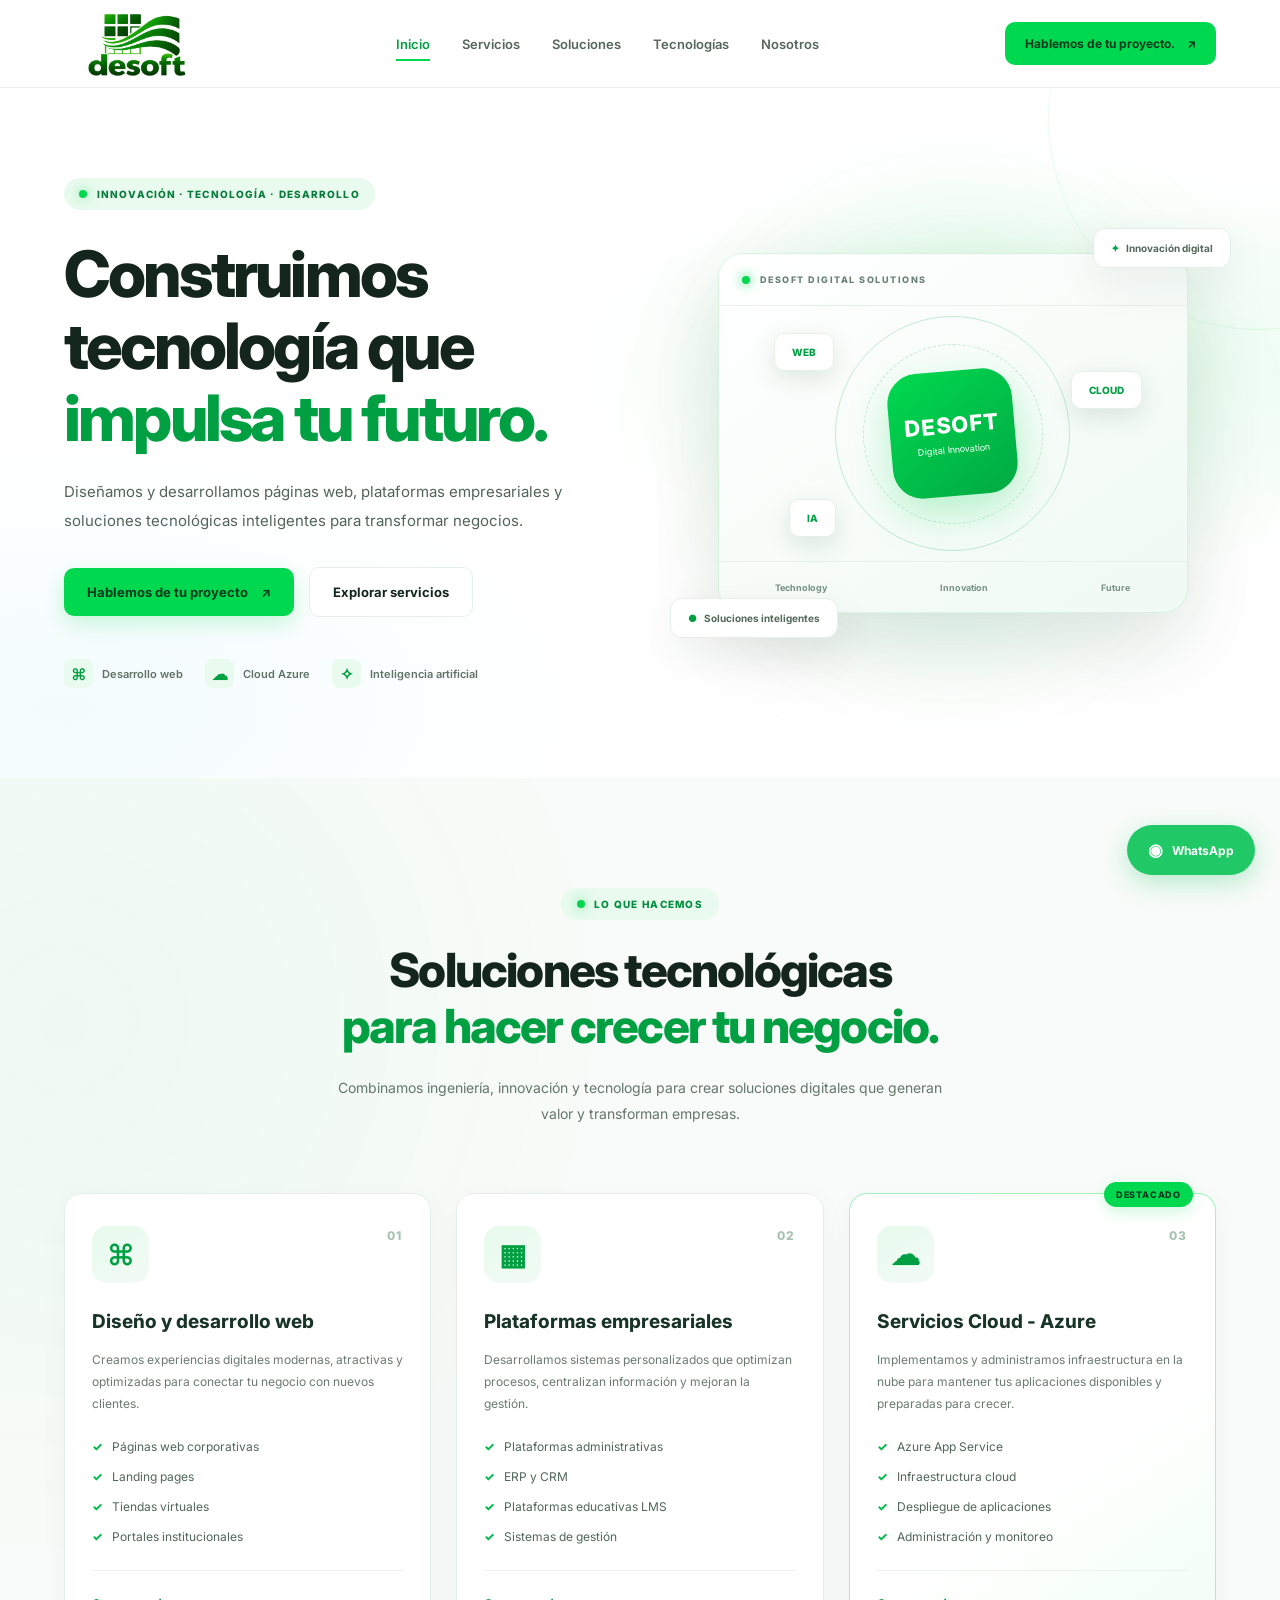
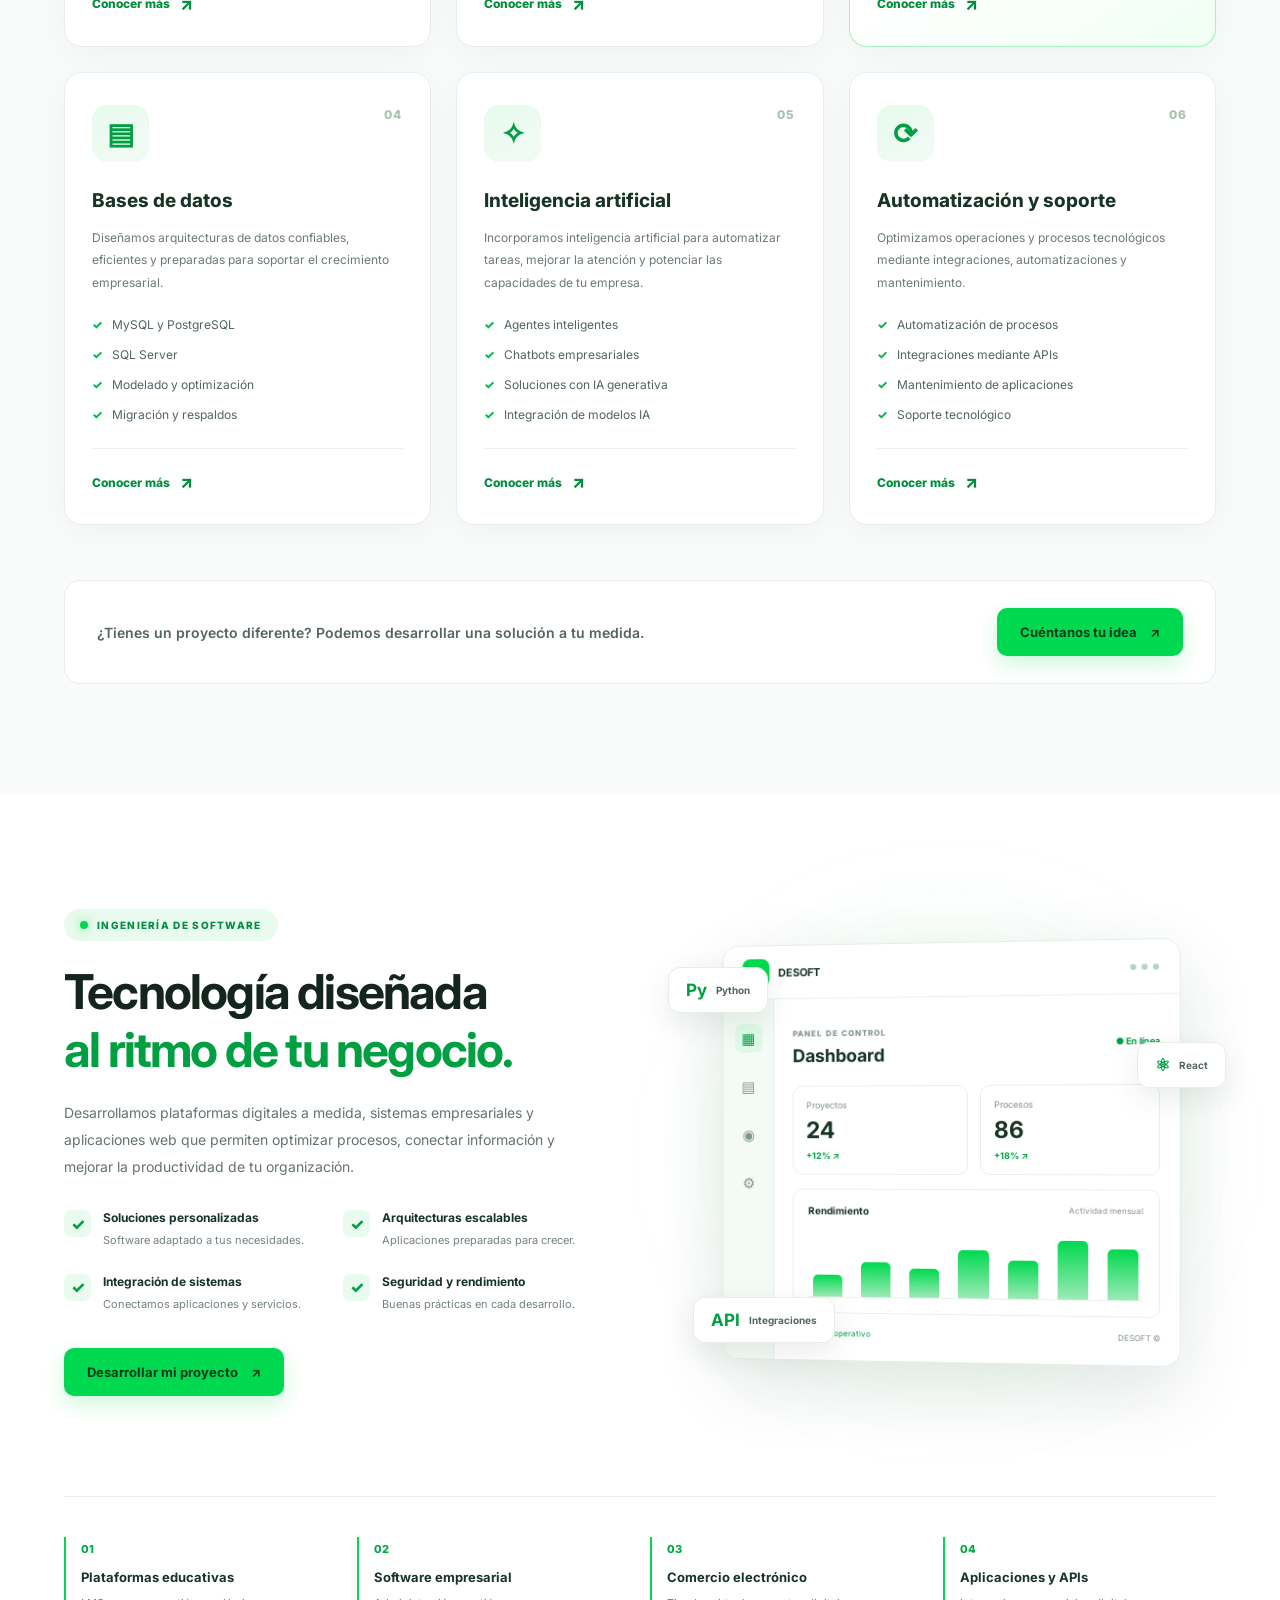
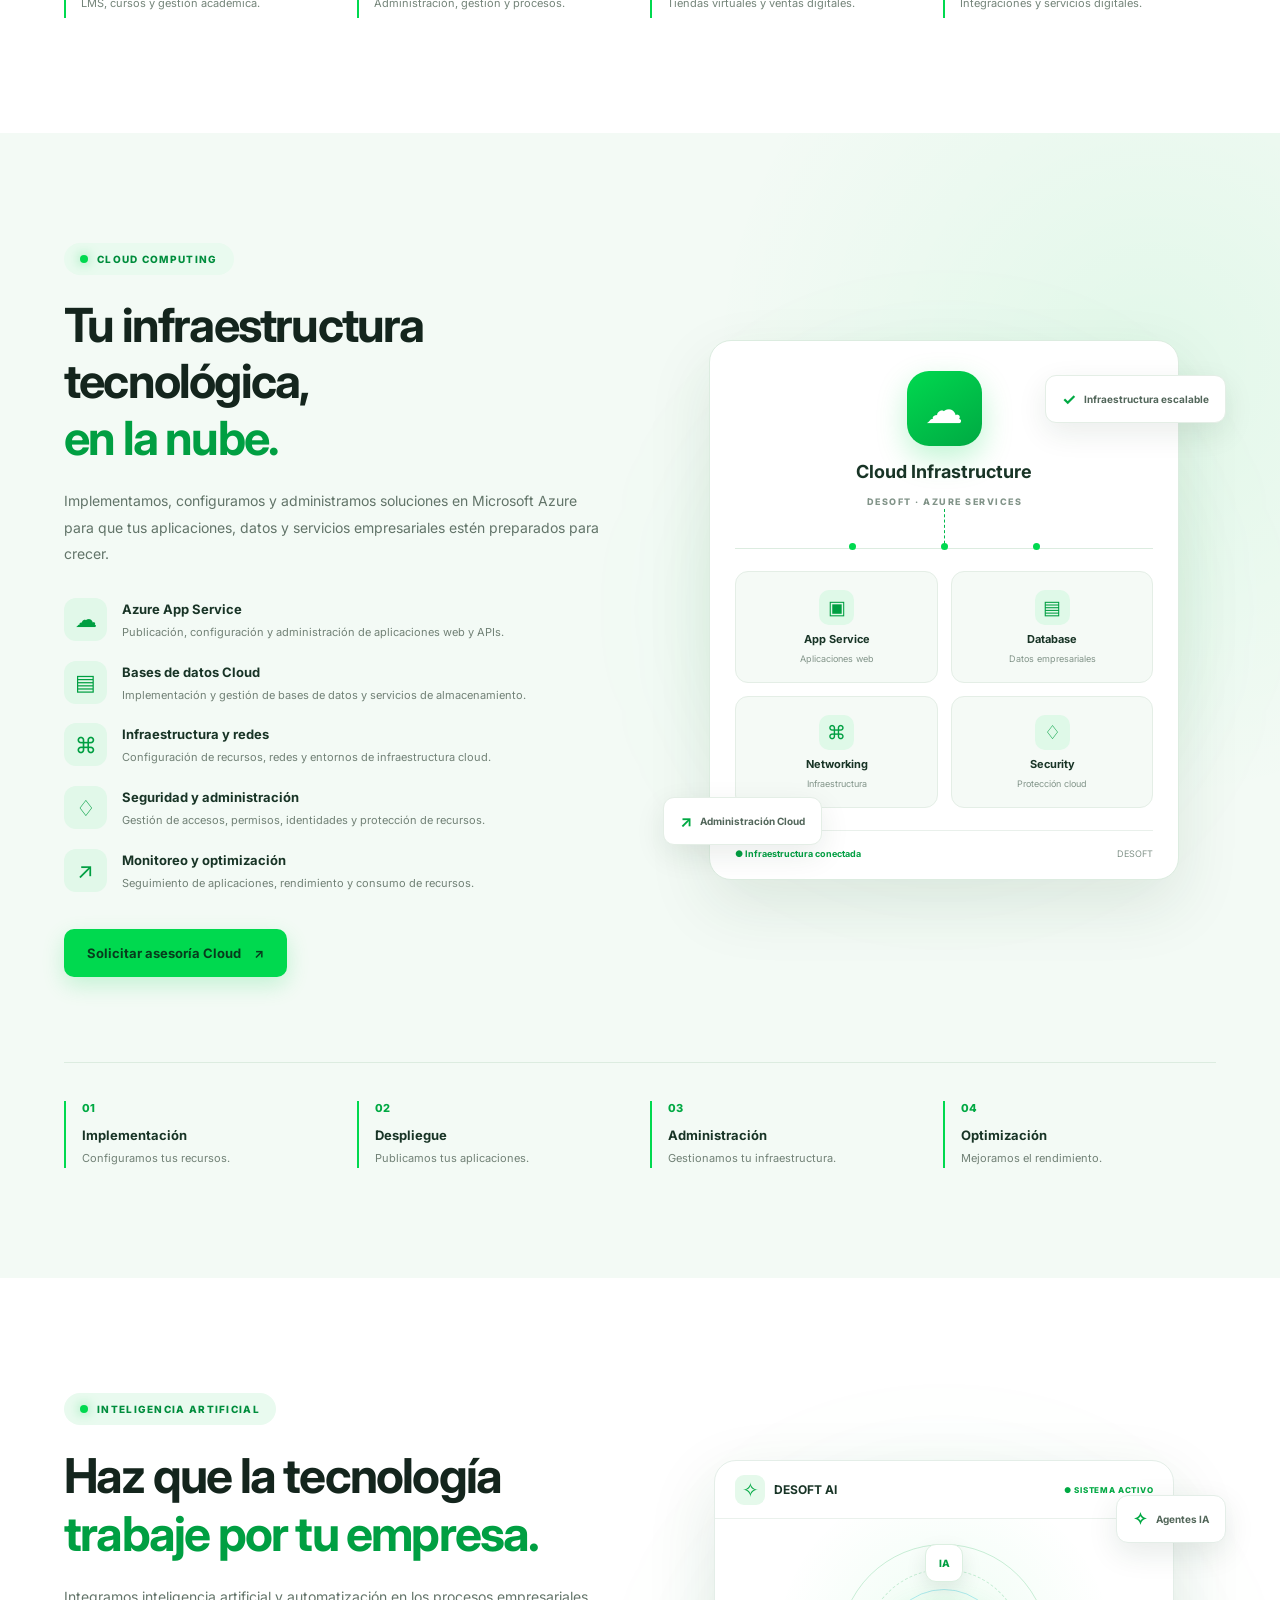
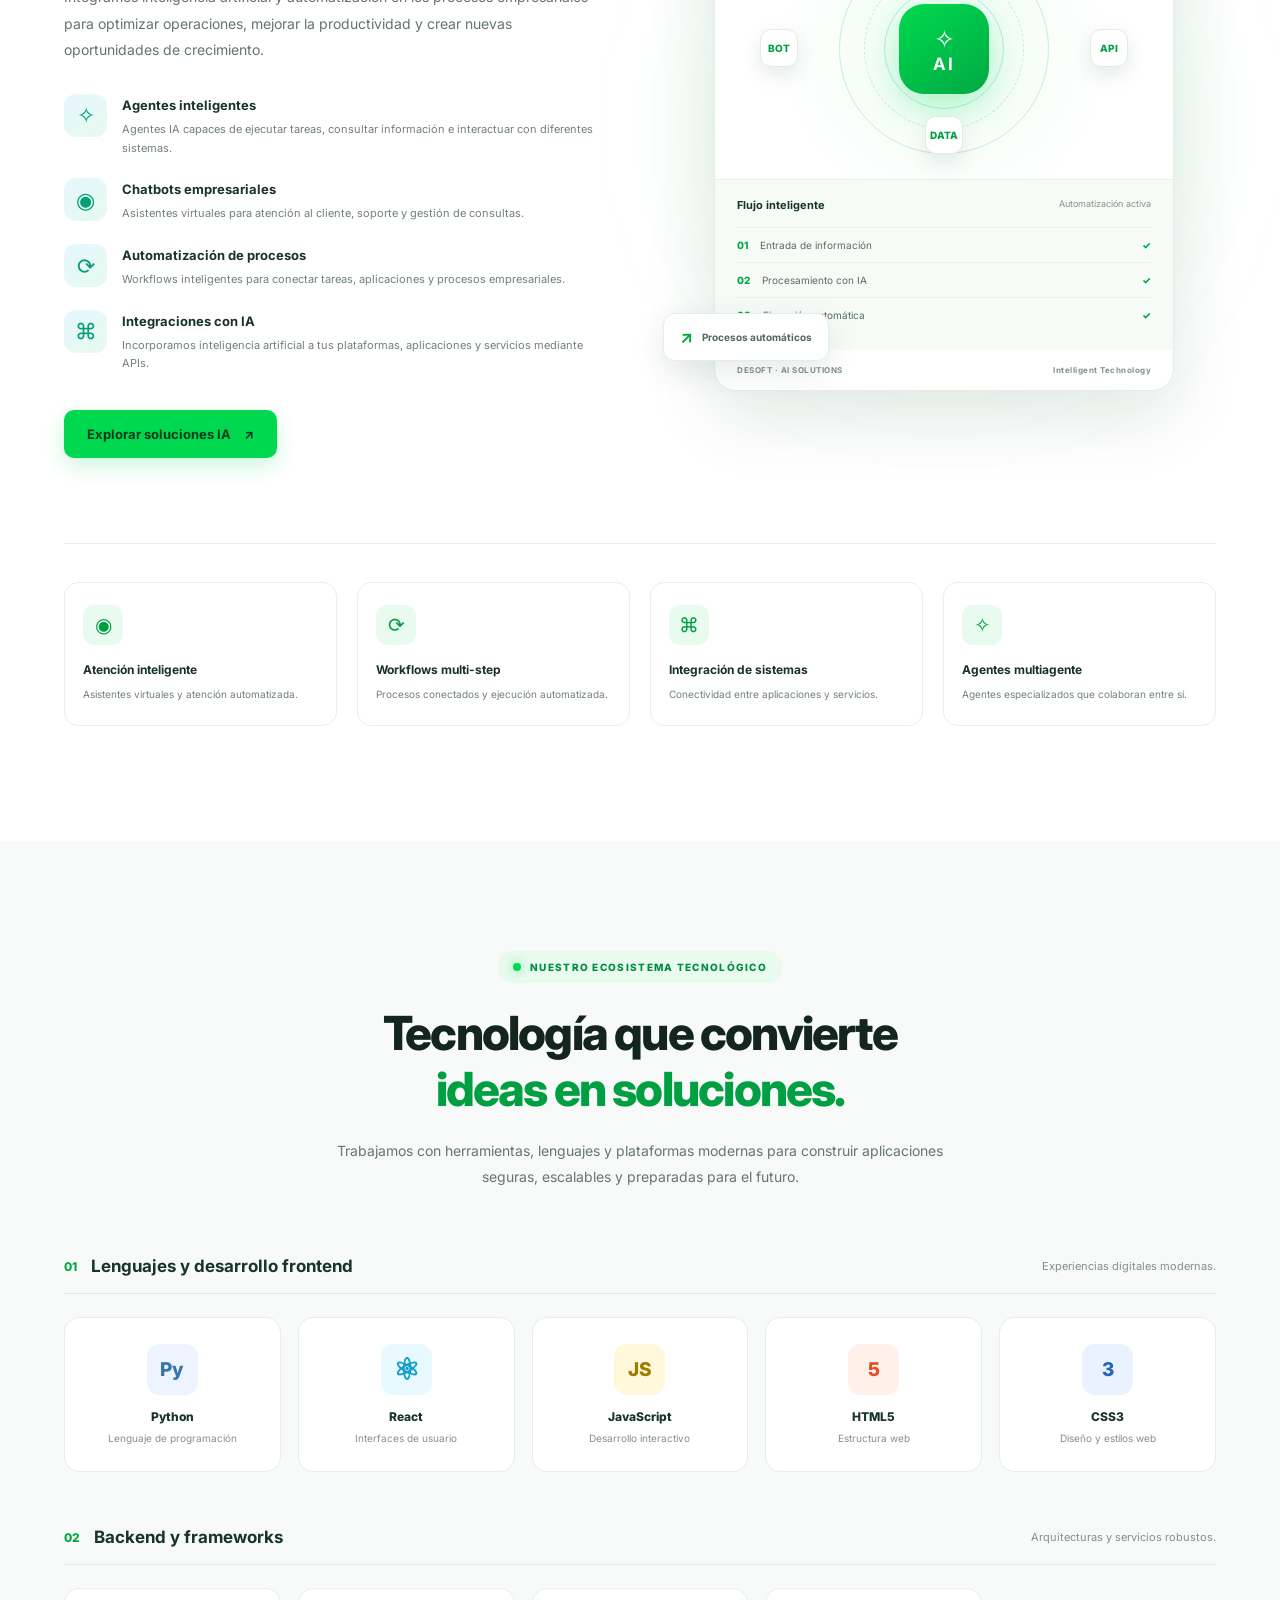
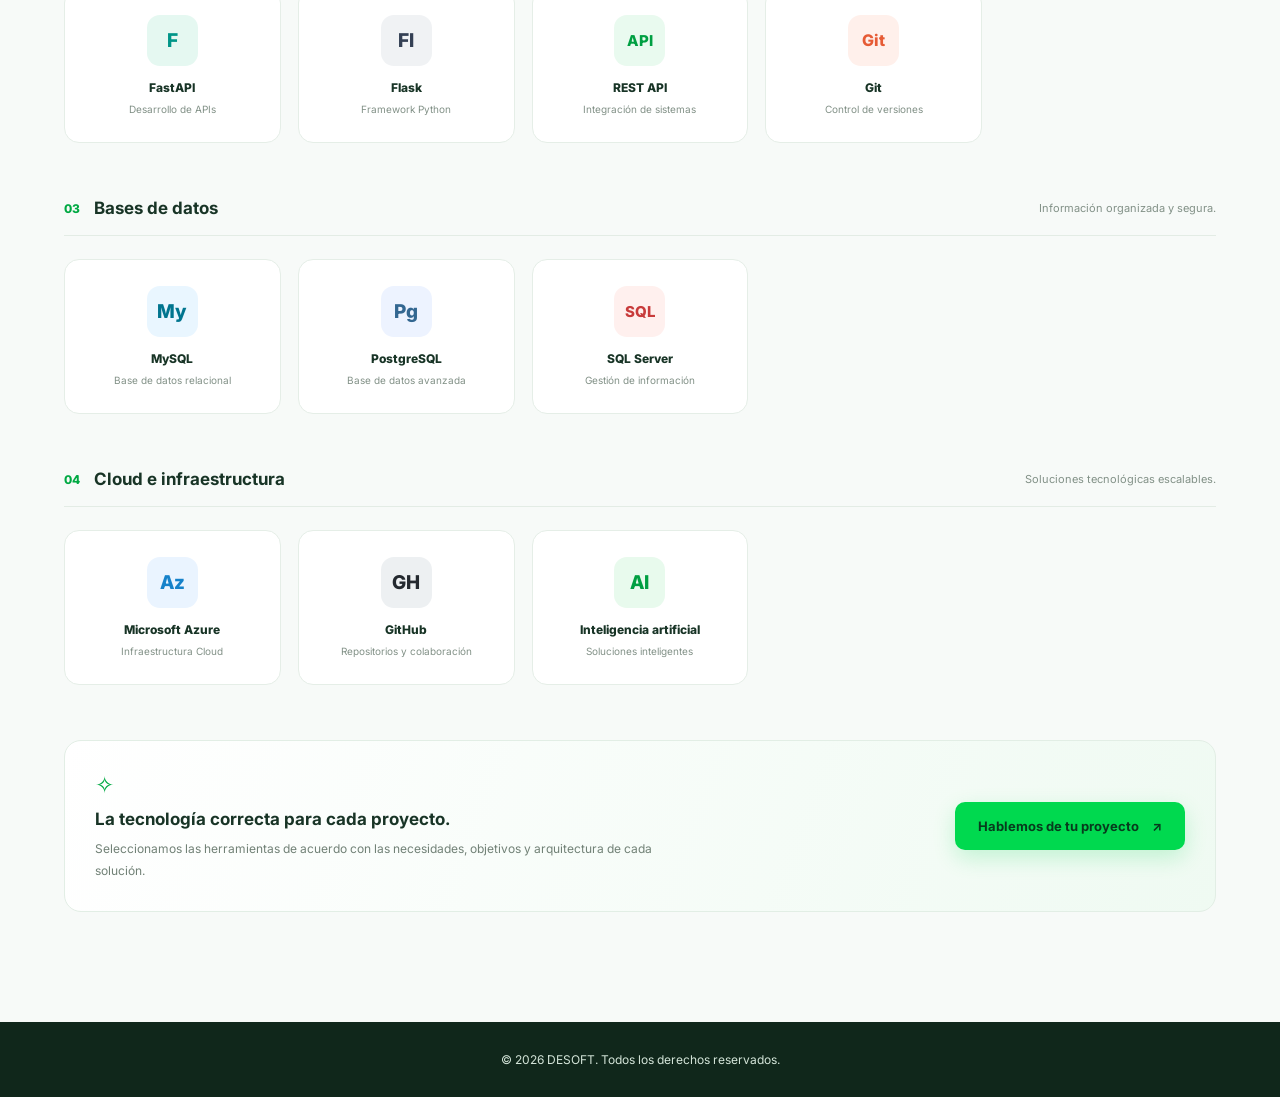
==== commit 03f9f13c: "subir imagen" ====
--- a/index.html
+++ b/index.html
@@ -39,7 +39,7 @@
                target="_blank"
                rel="noopener noreferrer"
                class="header-button">
-                Hablemos de tu proyecto
+                Hablemos de tu proyecto.
                 <span>↗</span>
             </a>
 
--- a/css/responsive.css
+++ b/css/responsive.css
@@ -2,7 +2,6 @@
 /* =========================================
    RESPONSIVE DESOFT
 ========================================= */
-
 @media (max-width: 1050px) {
     .navigation {
         gap: 18px;
@@ -340,8 +339,6 @@
         height: 285px;
     }
 }
-
-
 /* =========================================
    RESPONSIVE - SOFTWARE
 ========================================= */
@@ -563,7 +560,6 @@
         margin-top: 55px;
     }
 }
-
 /* =========================================
    RESPONSIVE - INTELIGENCIA ARTIFICIAL
 ========================================= */
@@ -672,9 +668,6 @@
         padding: 18px;
     }
 }
-
-
-
 /* =========================================
    RESPONSIVE - TECNOLOGIAS
 ========================================= */
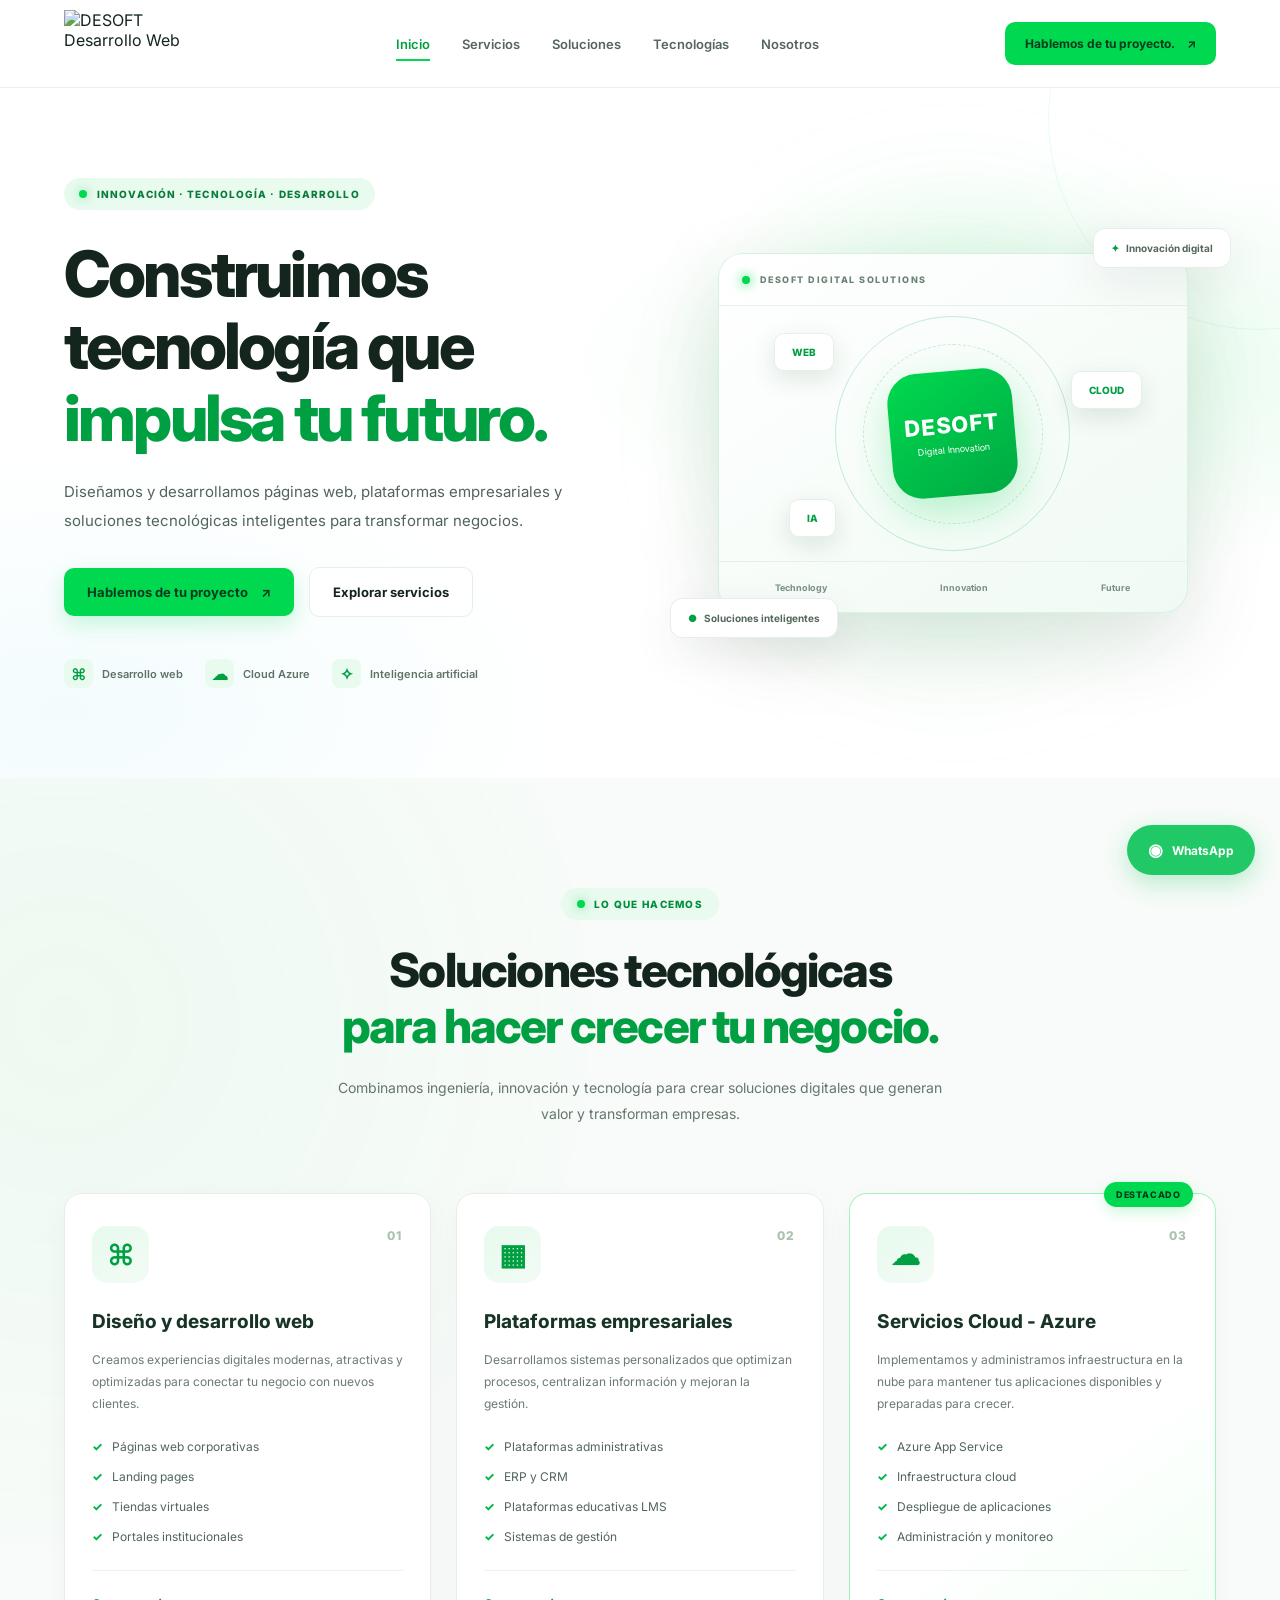
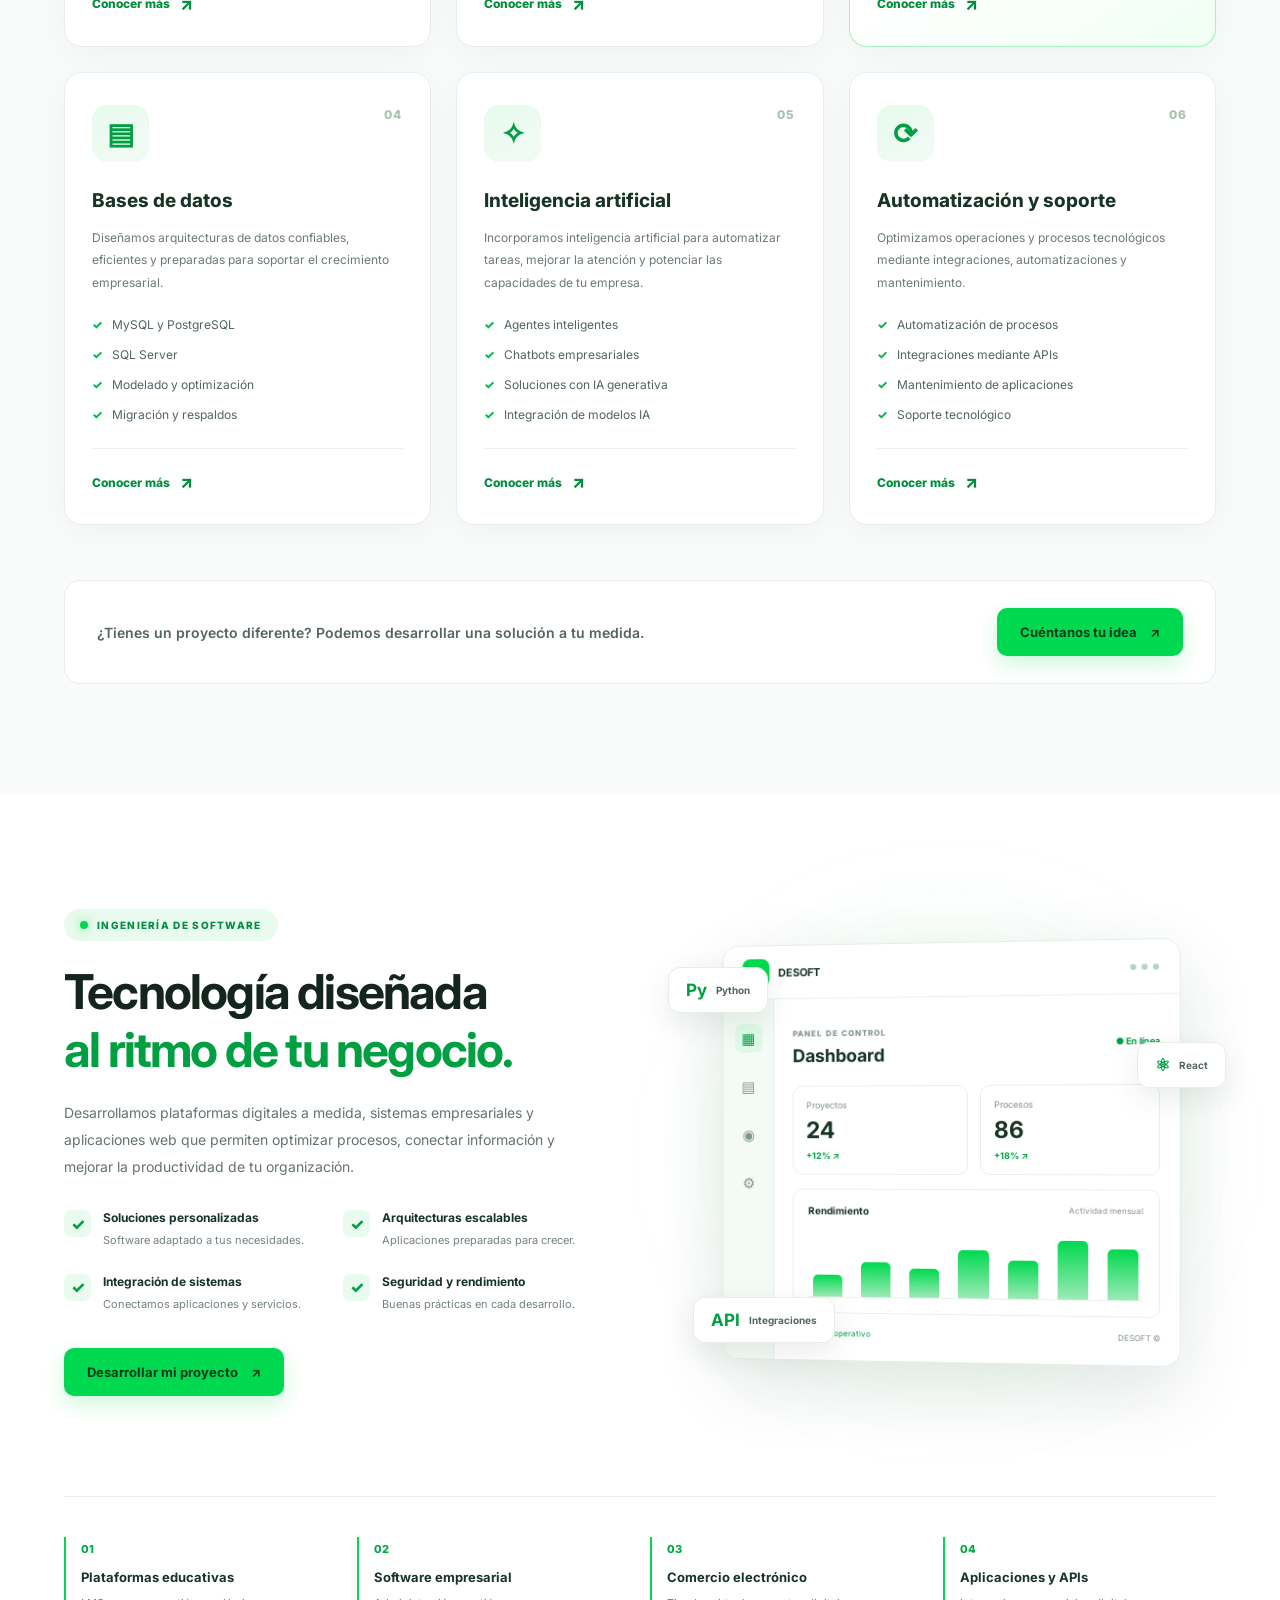
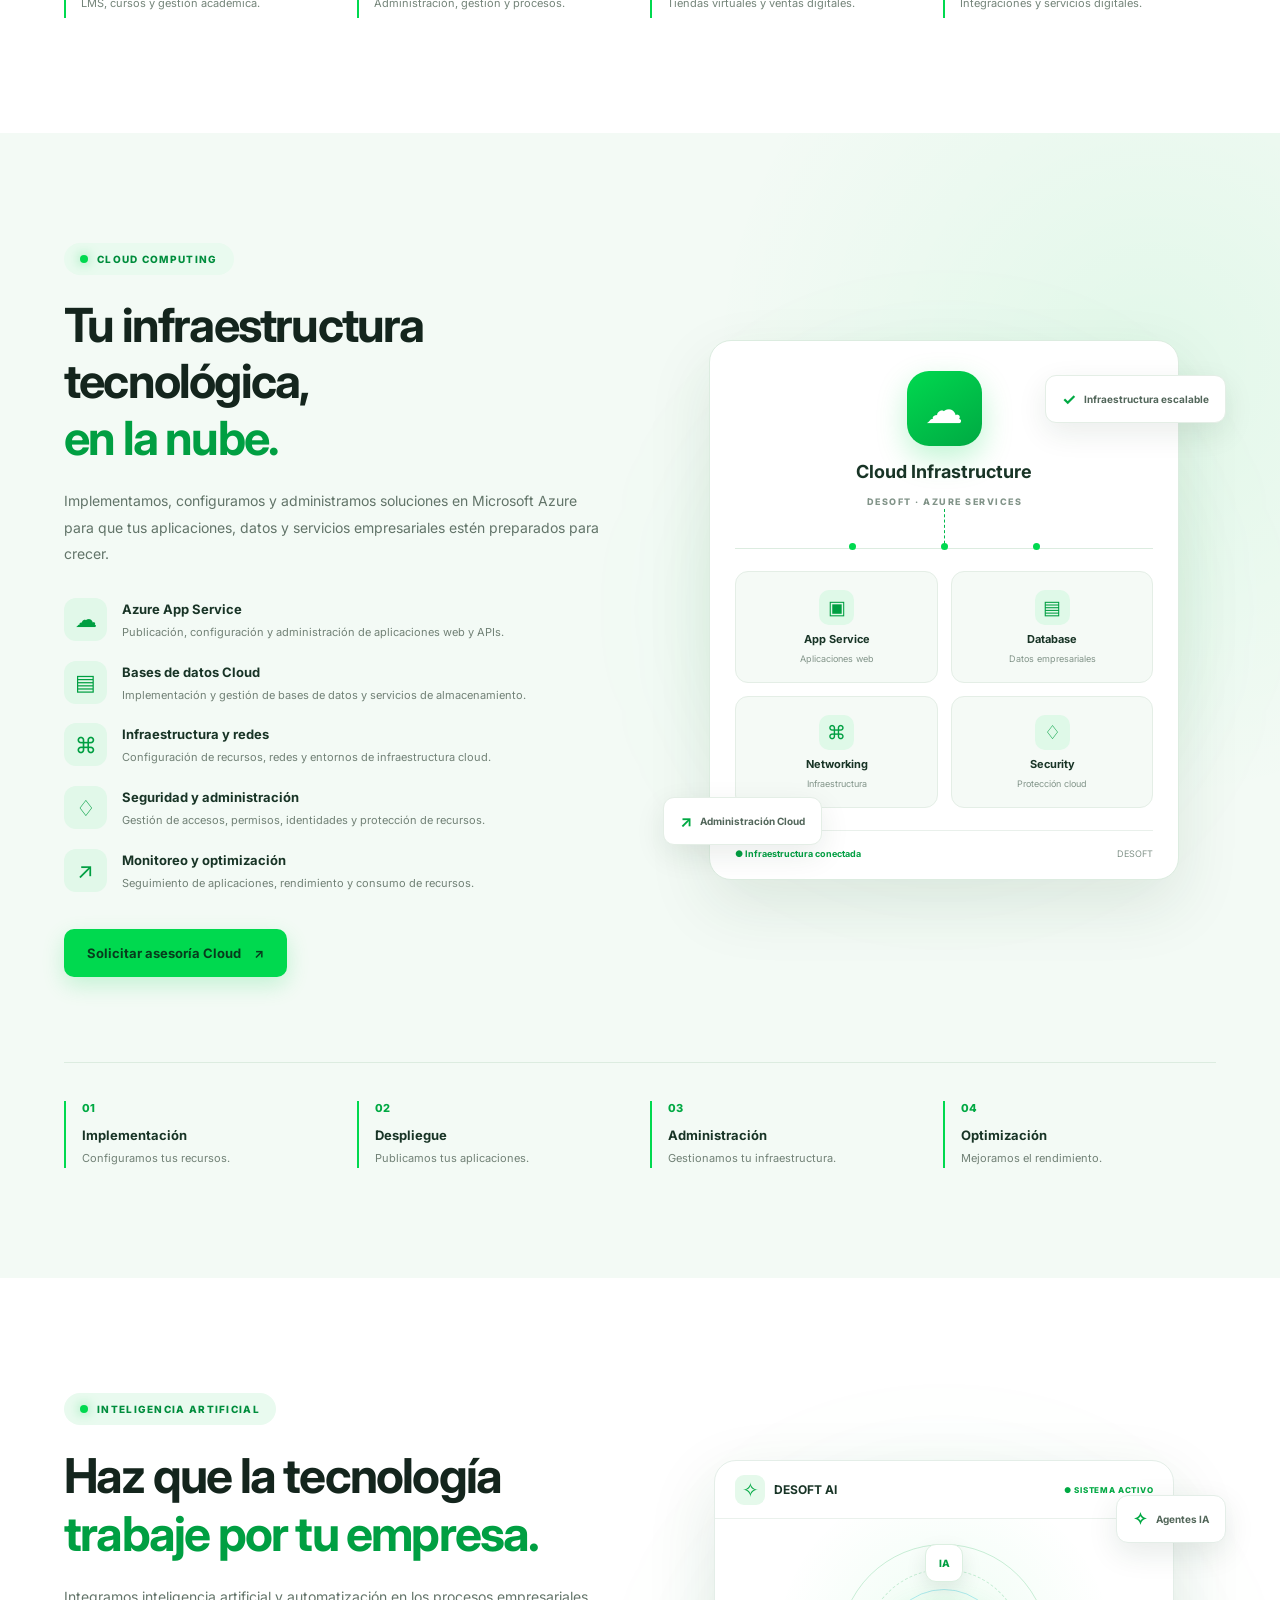
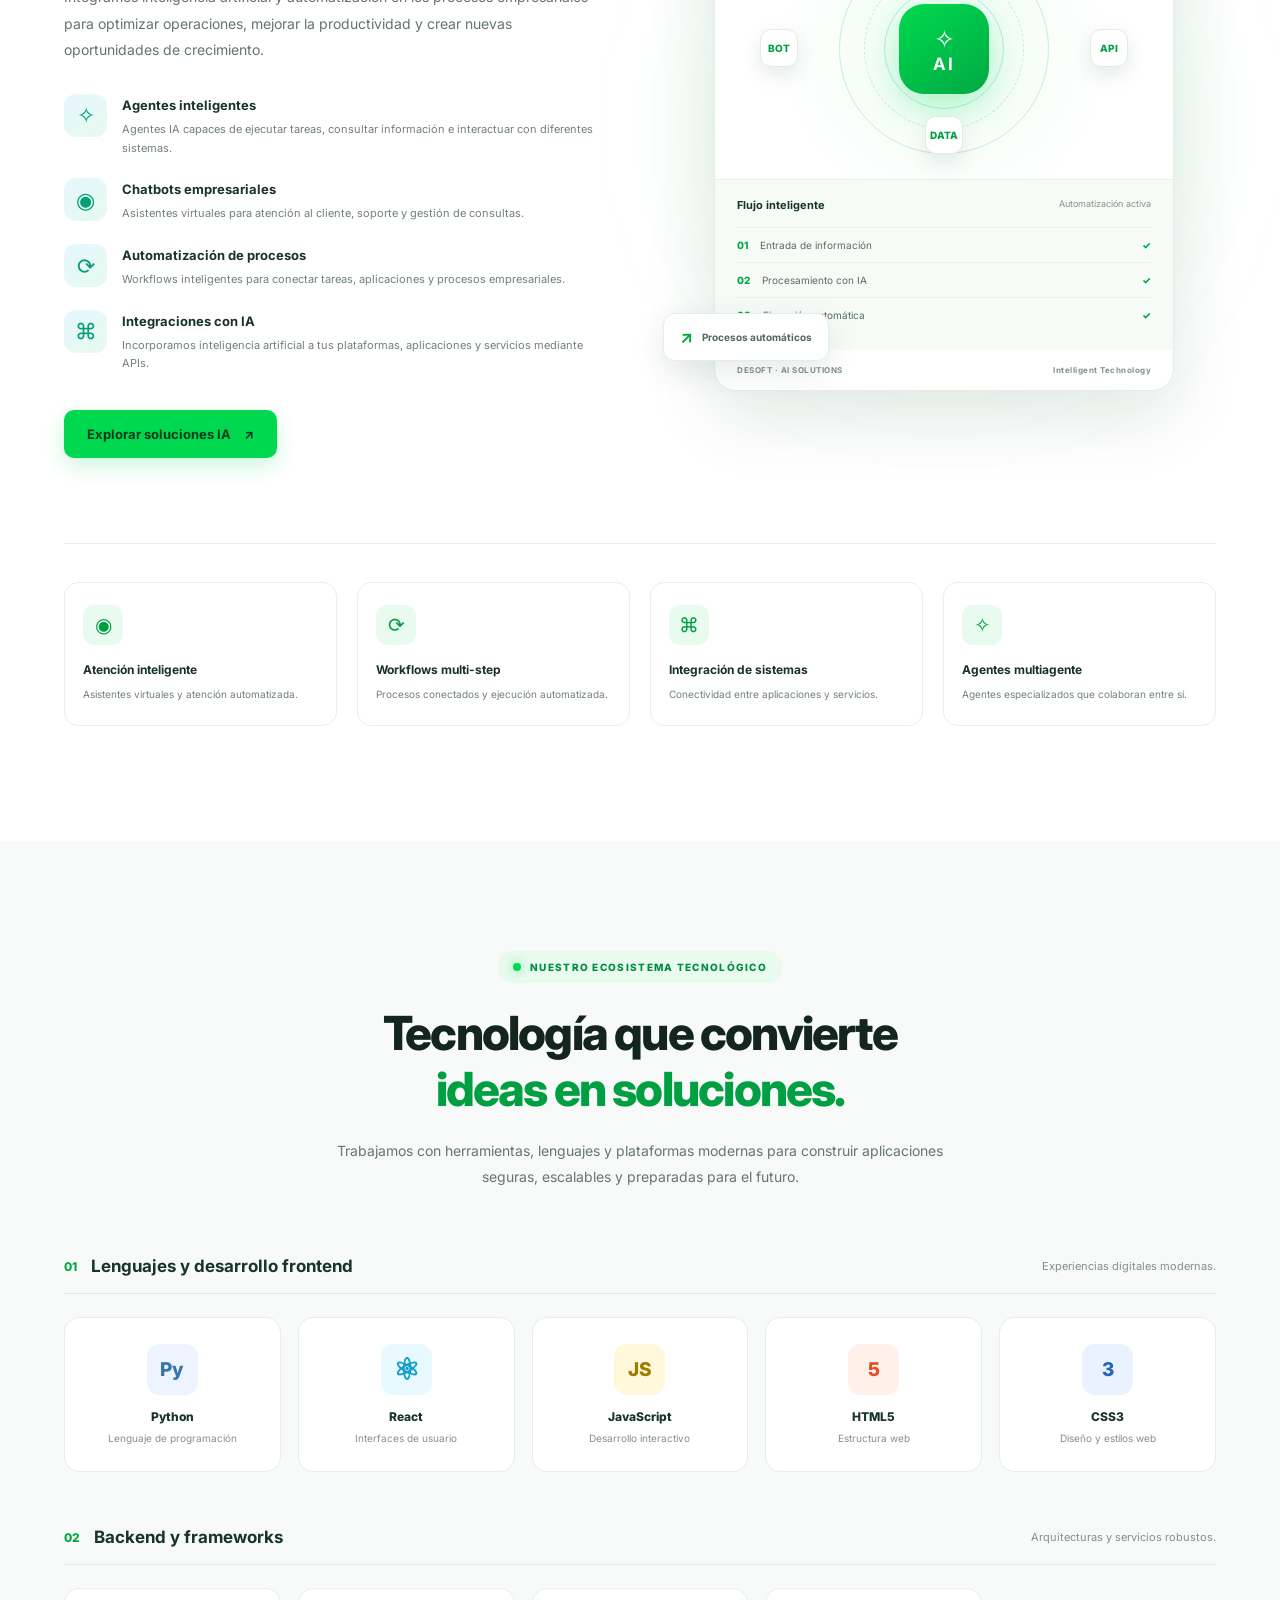
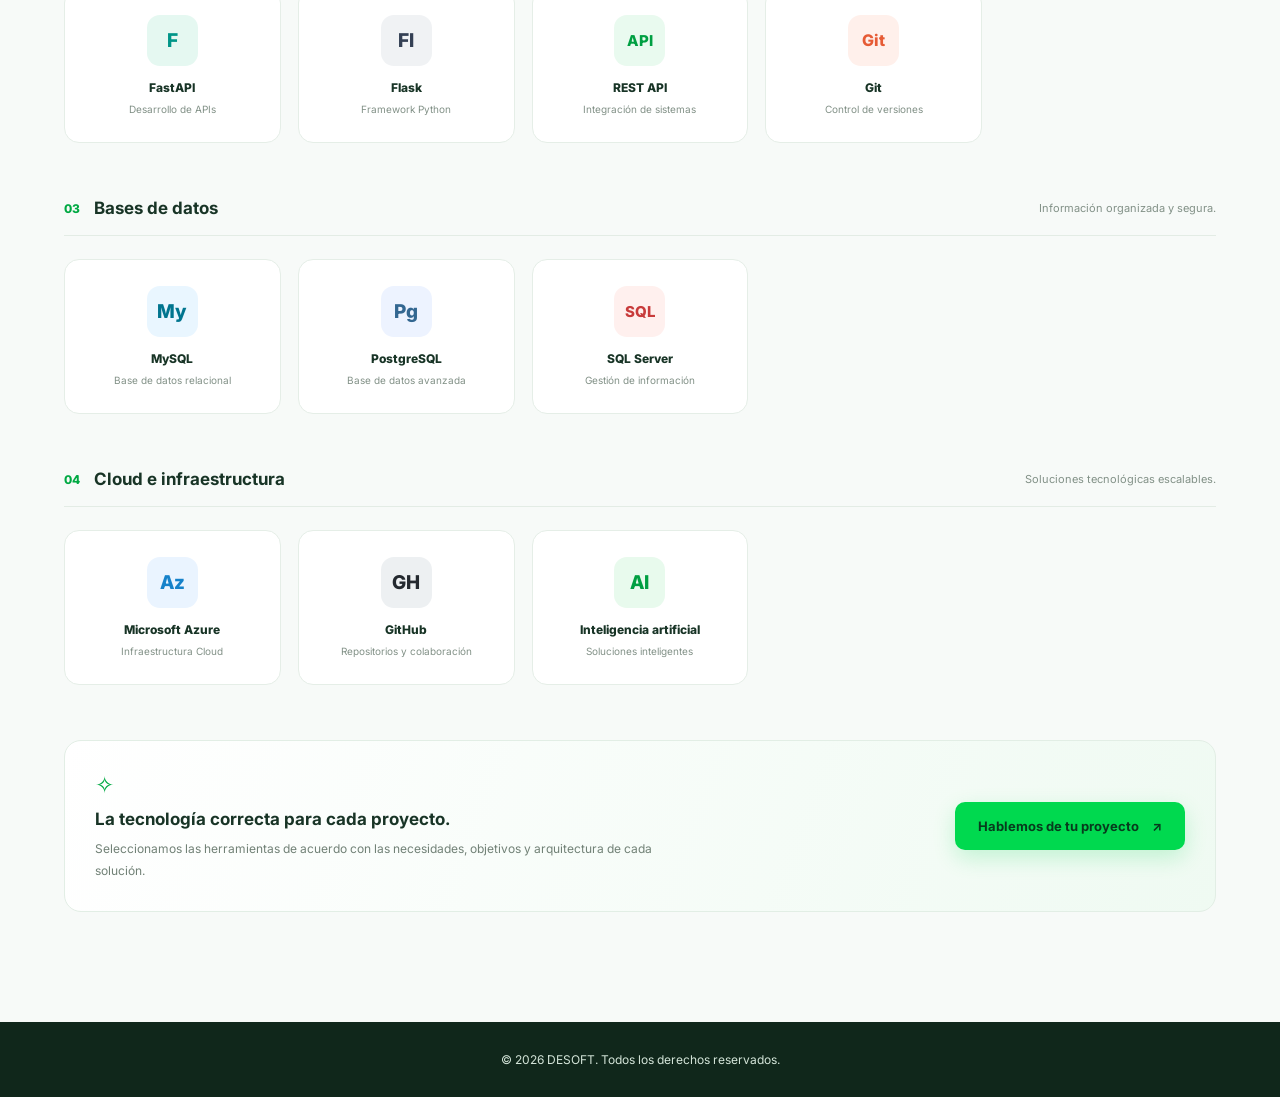
==== commit 3b599dfc: "cmbio de un¿bicacion logo" ====
--- a/index.html
+++ b/index.html
@@ -24,7 +24,7 @@
         <div class="container header-container">
 
             <a href="#inicio" class="logo">
-                <img src="assets/logo/desoft.png" alt="DESOFT">
+                <img src="assets/images/desoft.png" alt="DESOFT Desarrollo Web">
             </a>
 
             <nav class="navigation" id="navigation">
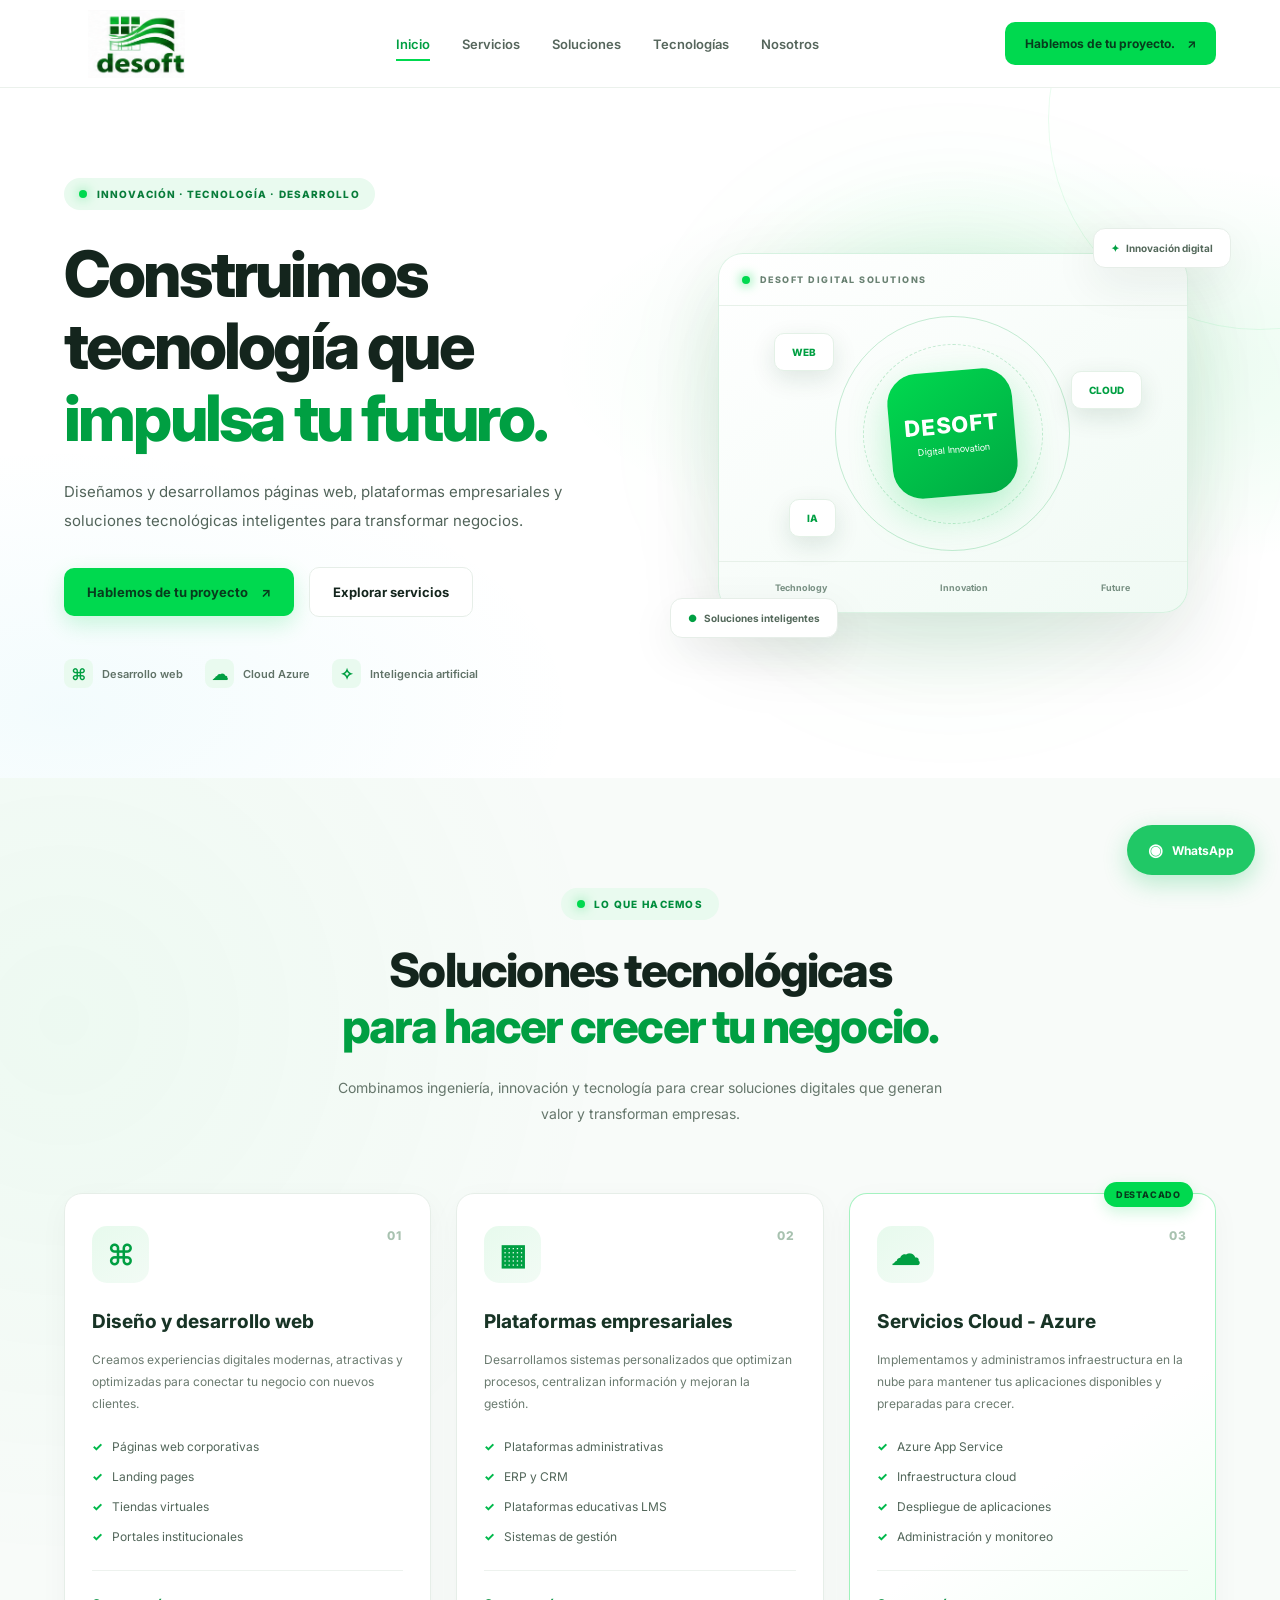
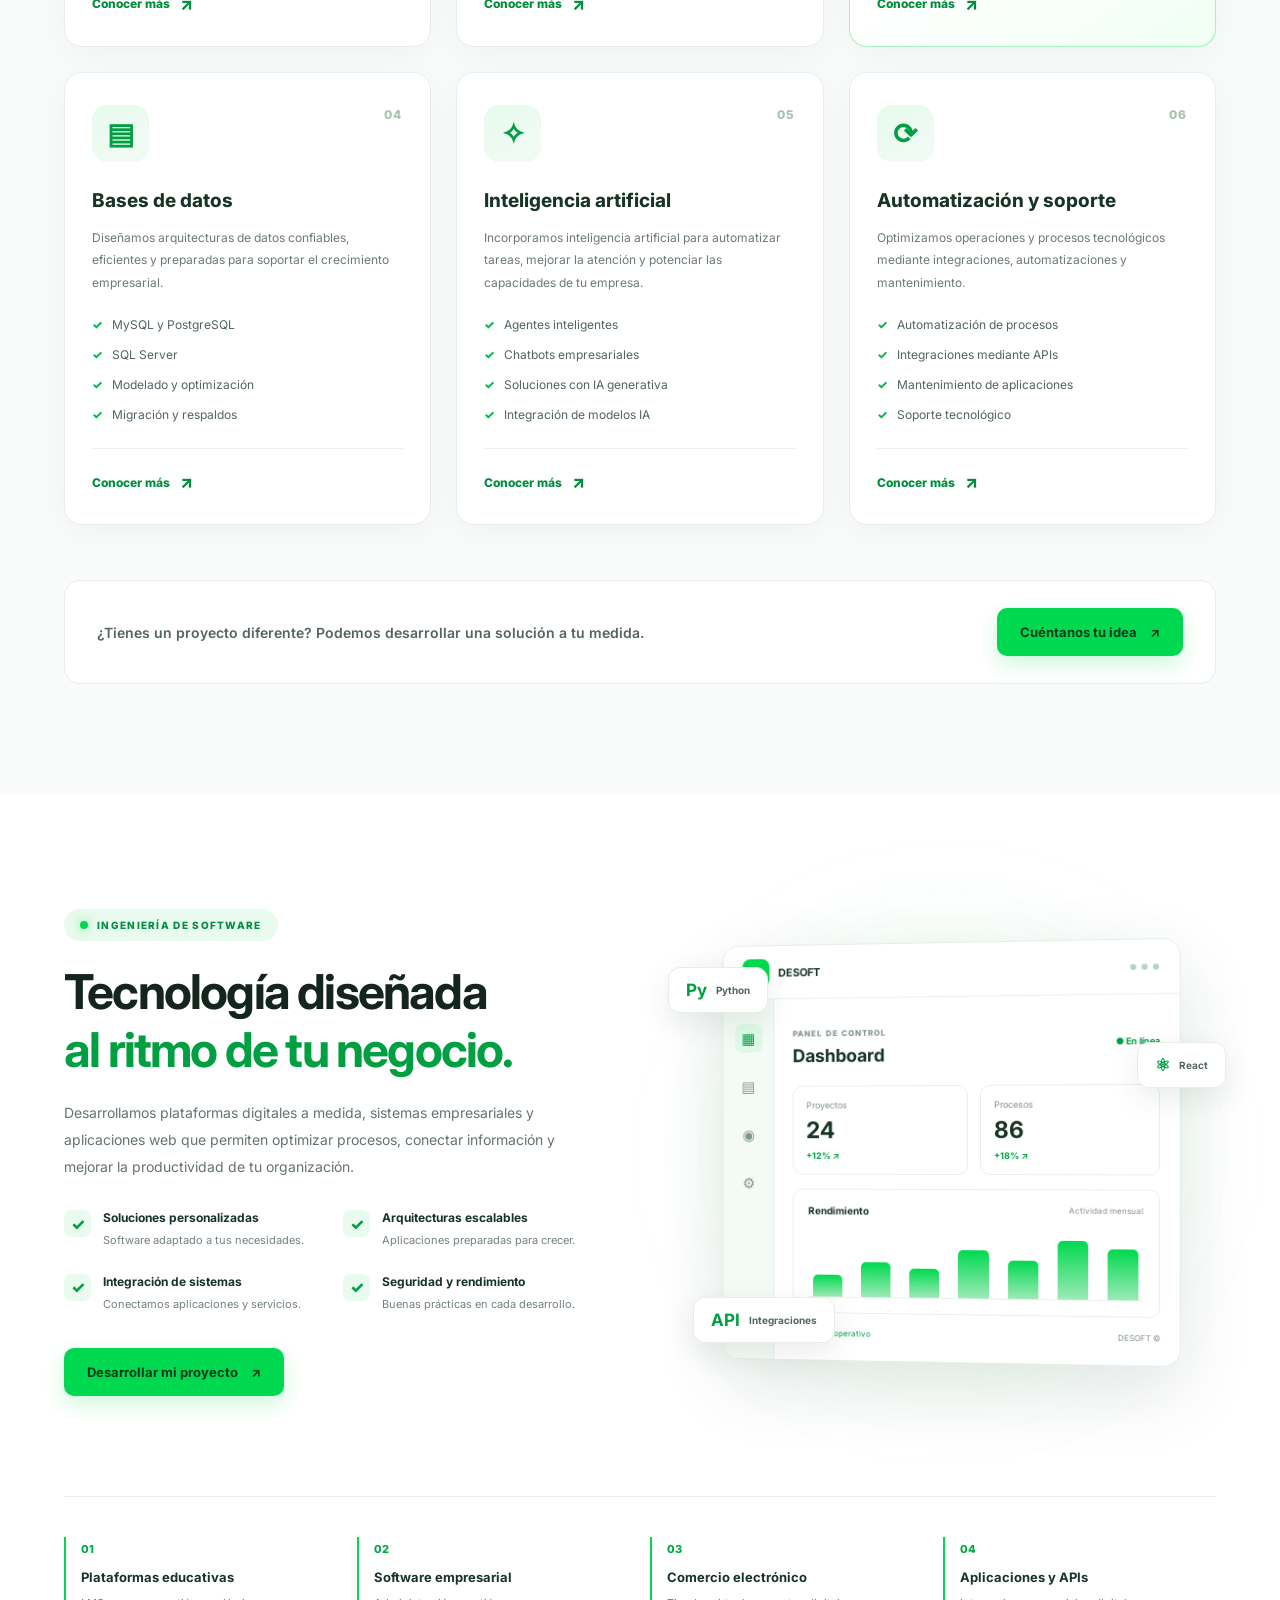
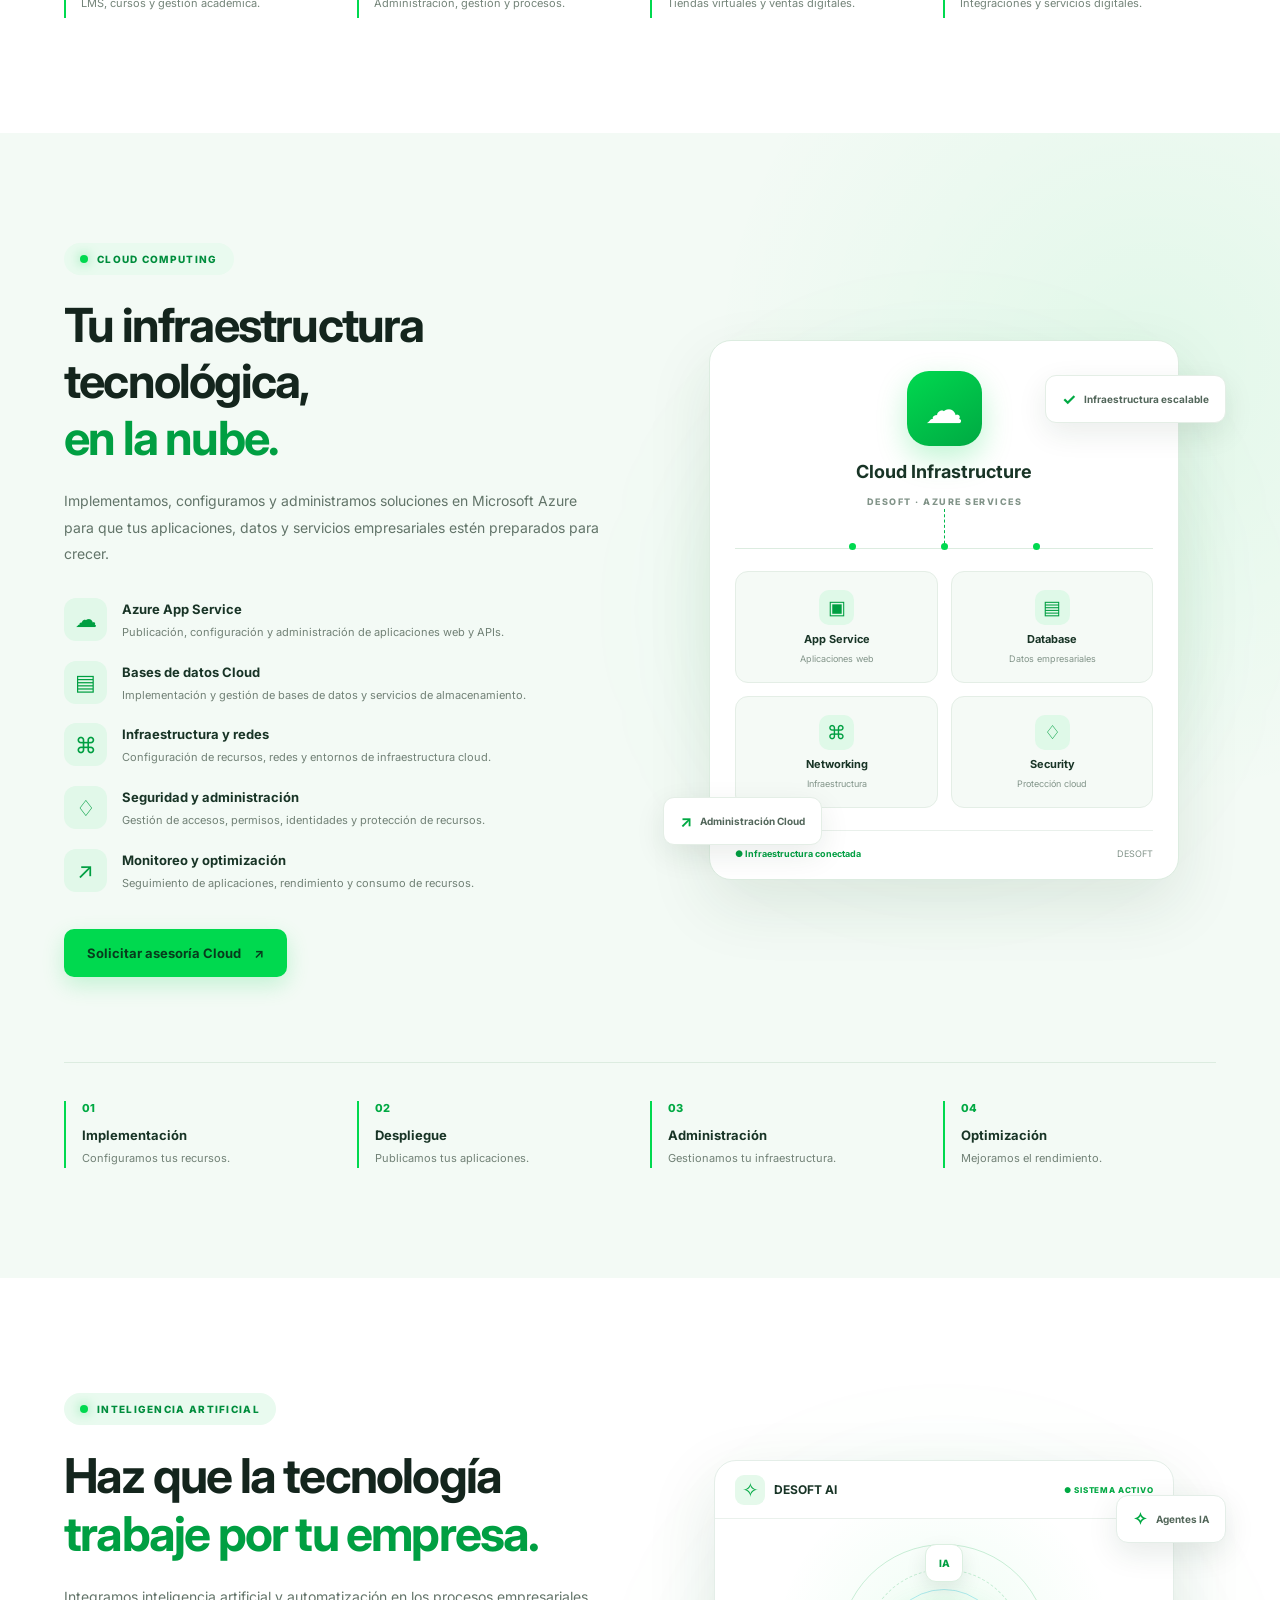
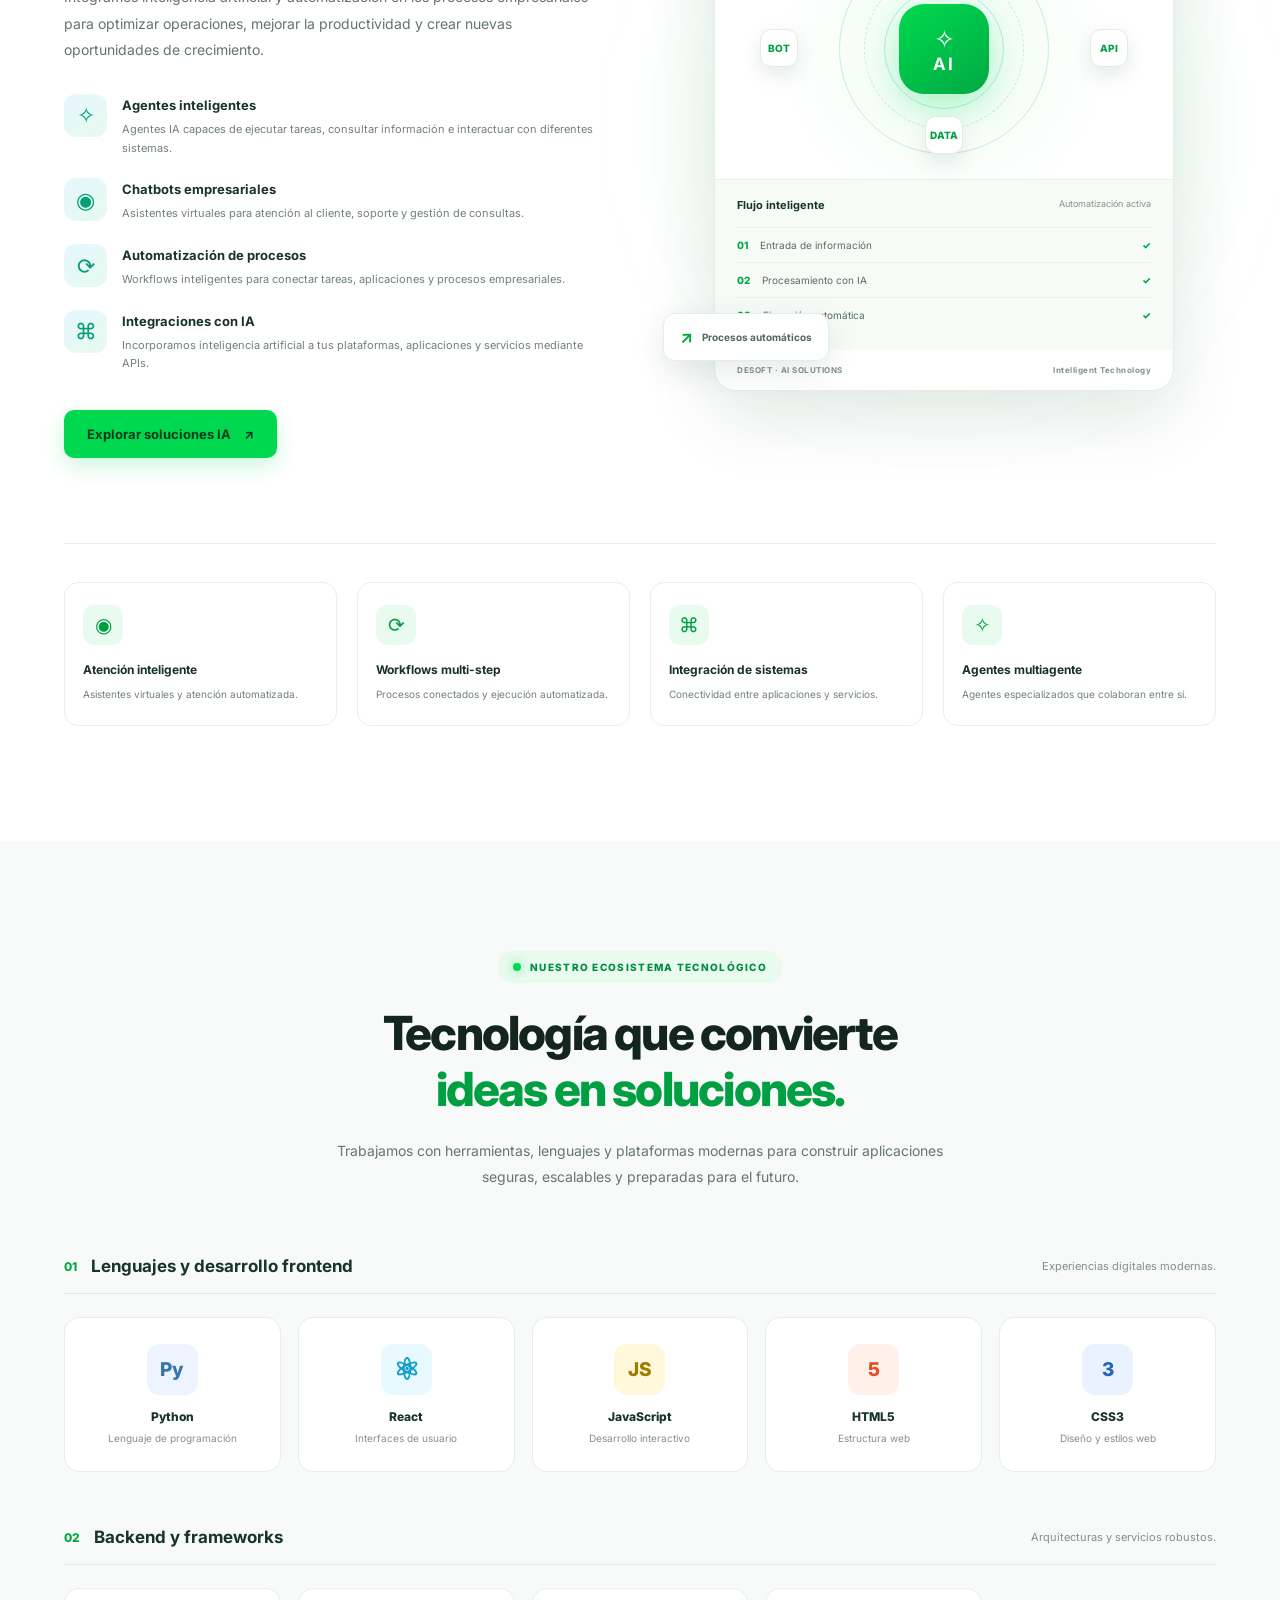
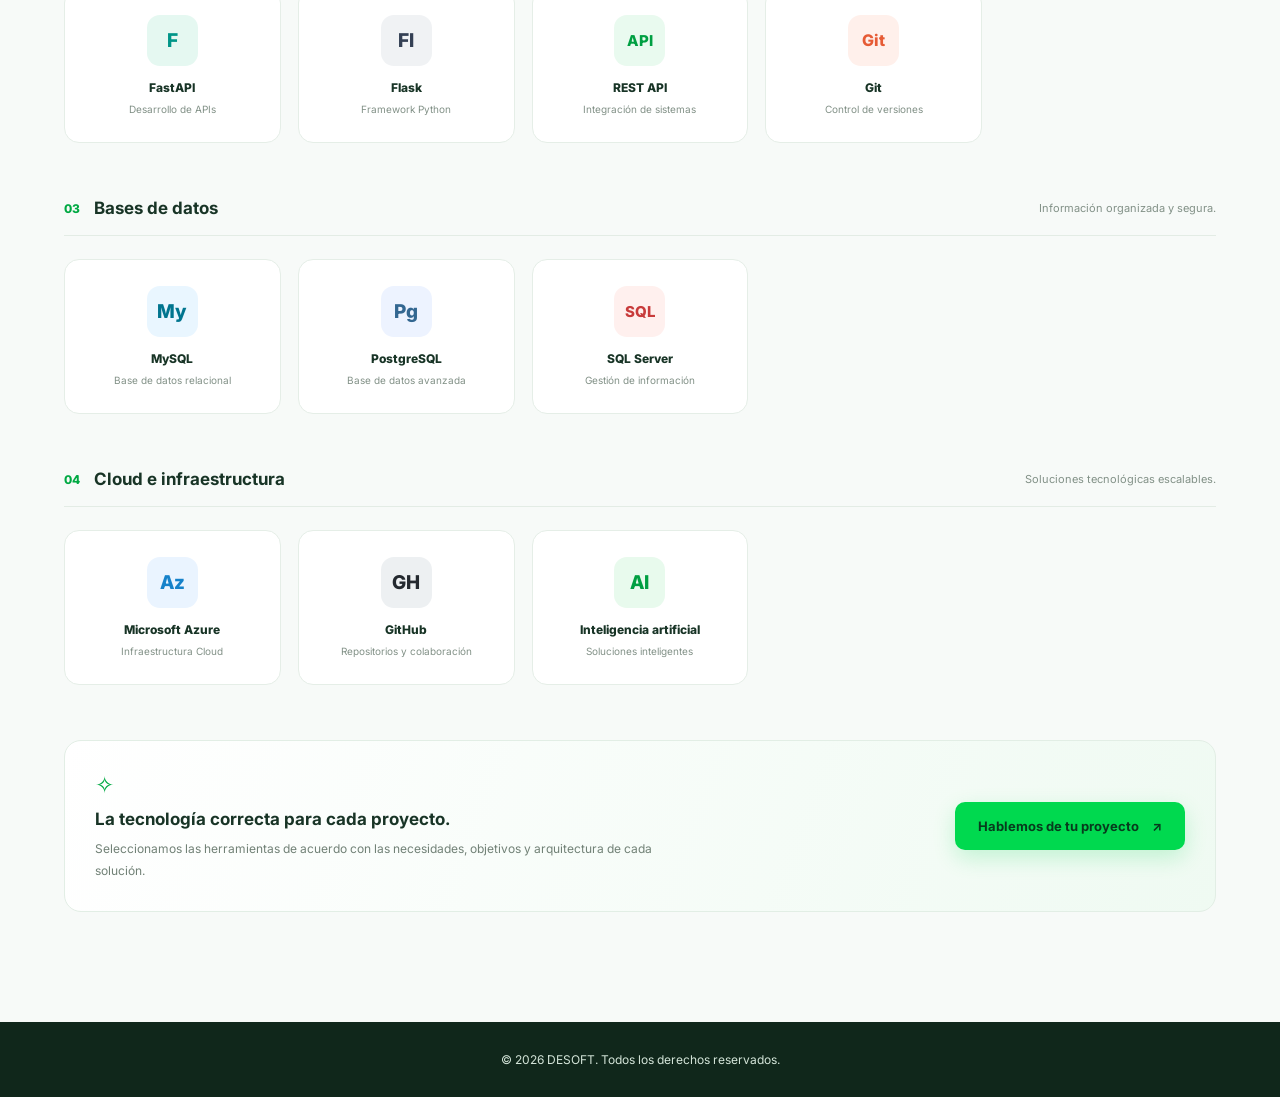
==== commit 0baa1a19: "cambiar ela ruta logo" ====
--- a/index.html
+++ b/index.html
@@ -24,7 +24,7 @@
         <div class="container header-container">
 
             <a href="#inicio" class="logo">
-                <img src="assets/images/desoft.png" alt="DESOFT Desarrollo Web">
+                <img src="assets/logo/desoft.png" alt="DESOFT Desarrollo Web">
             </a>
 
             <nav class="navigation" id="navigation">
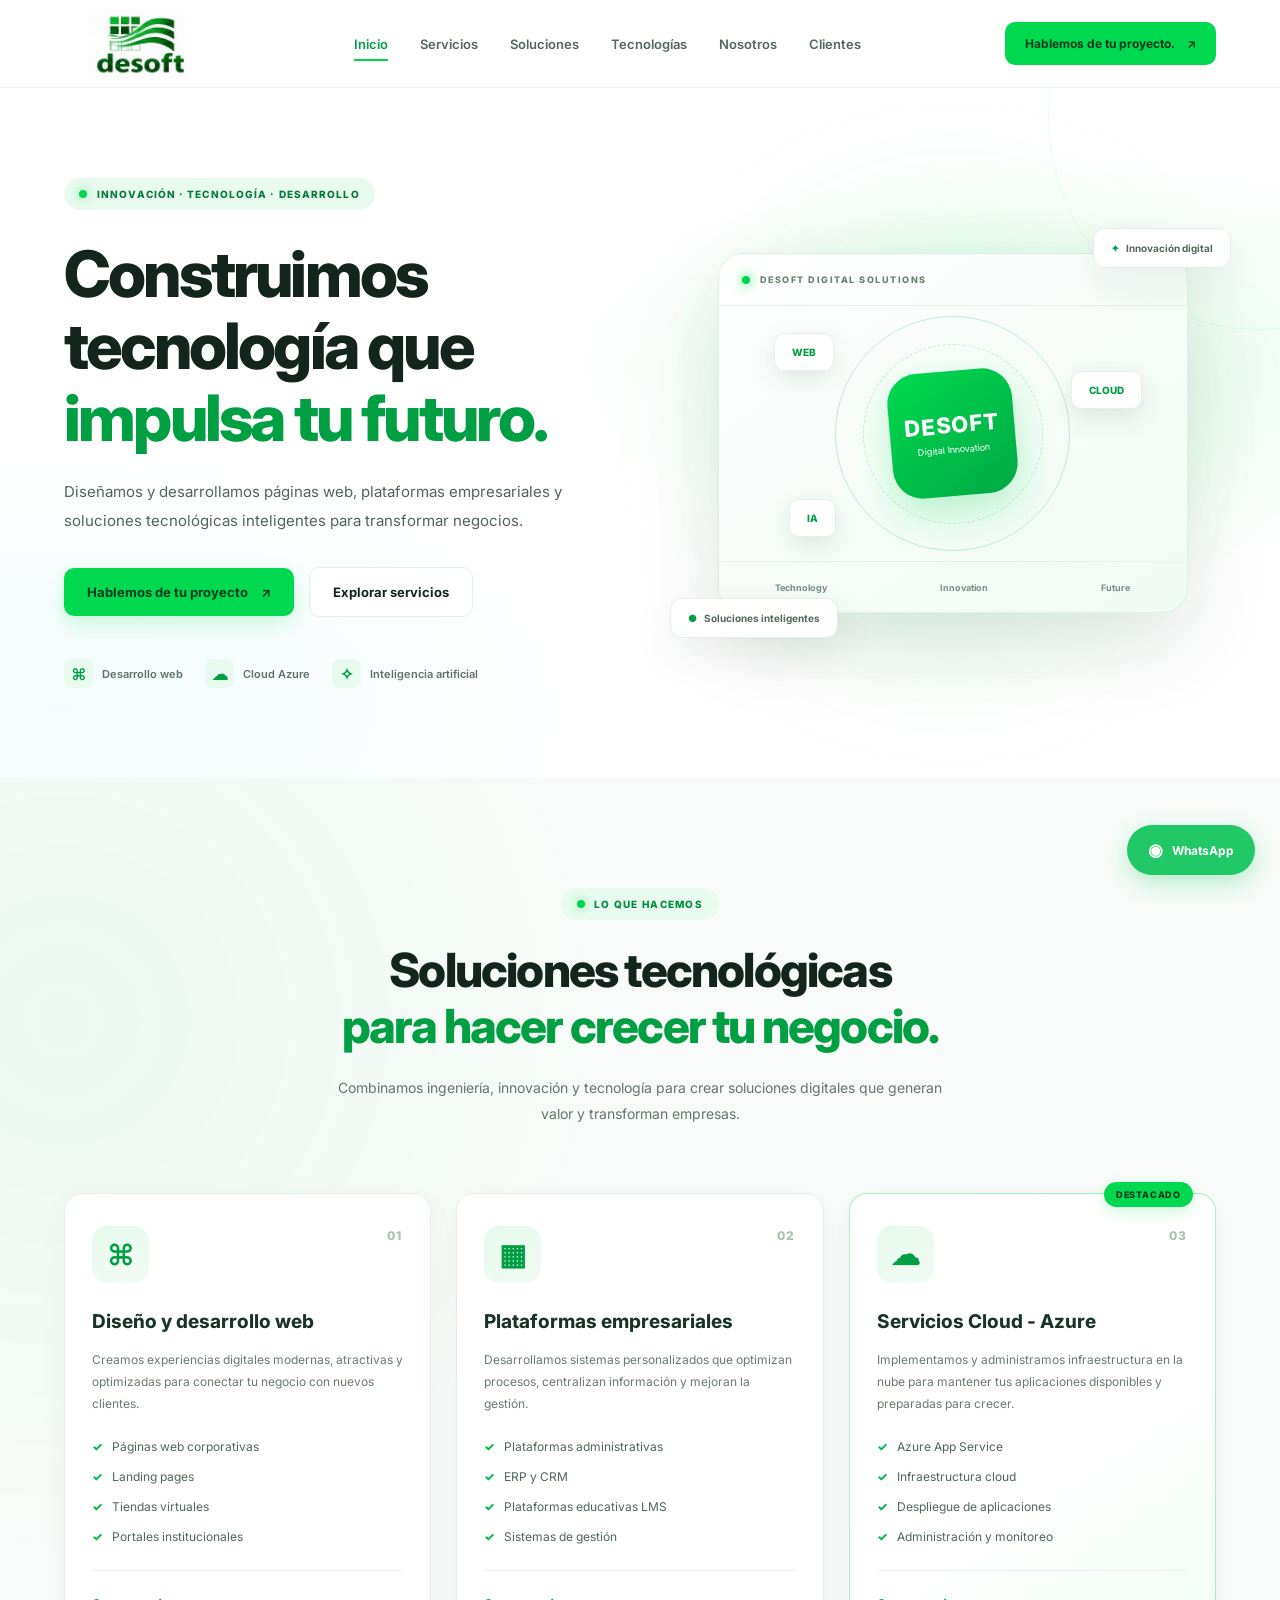
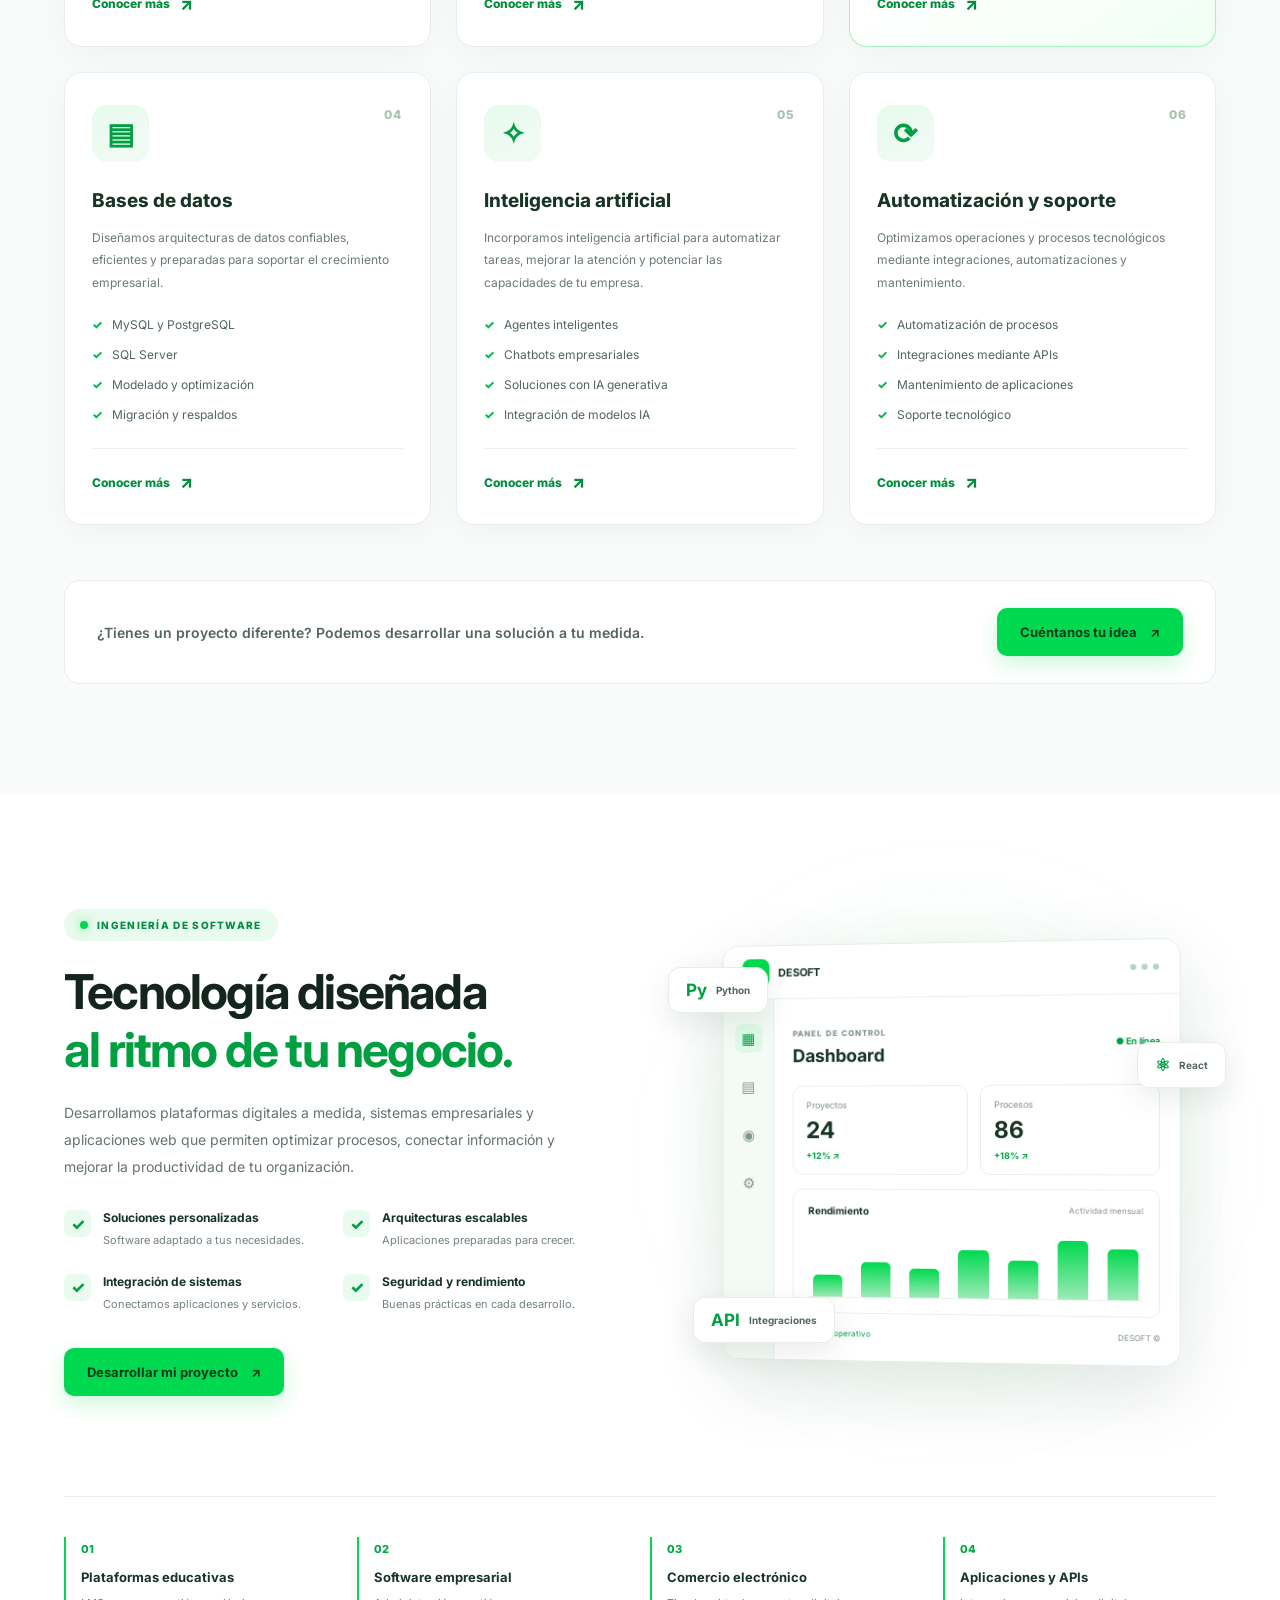
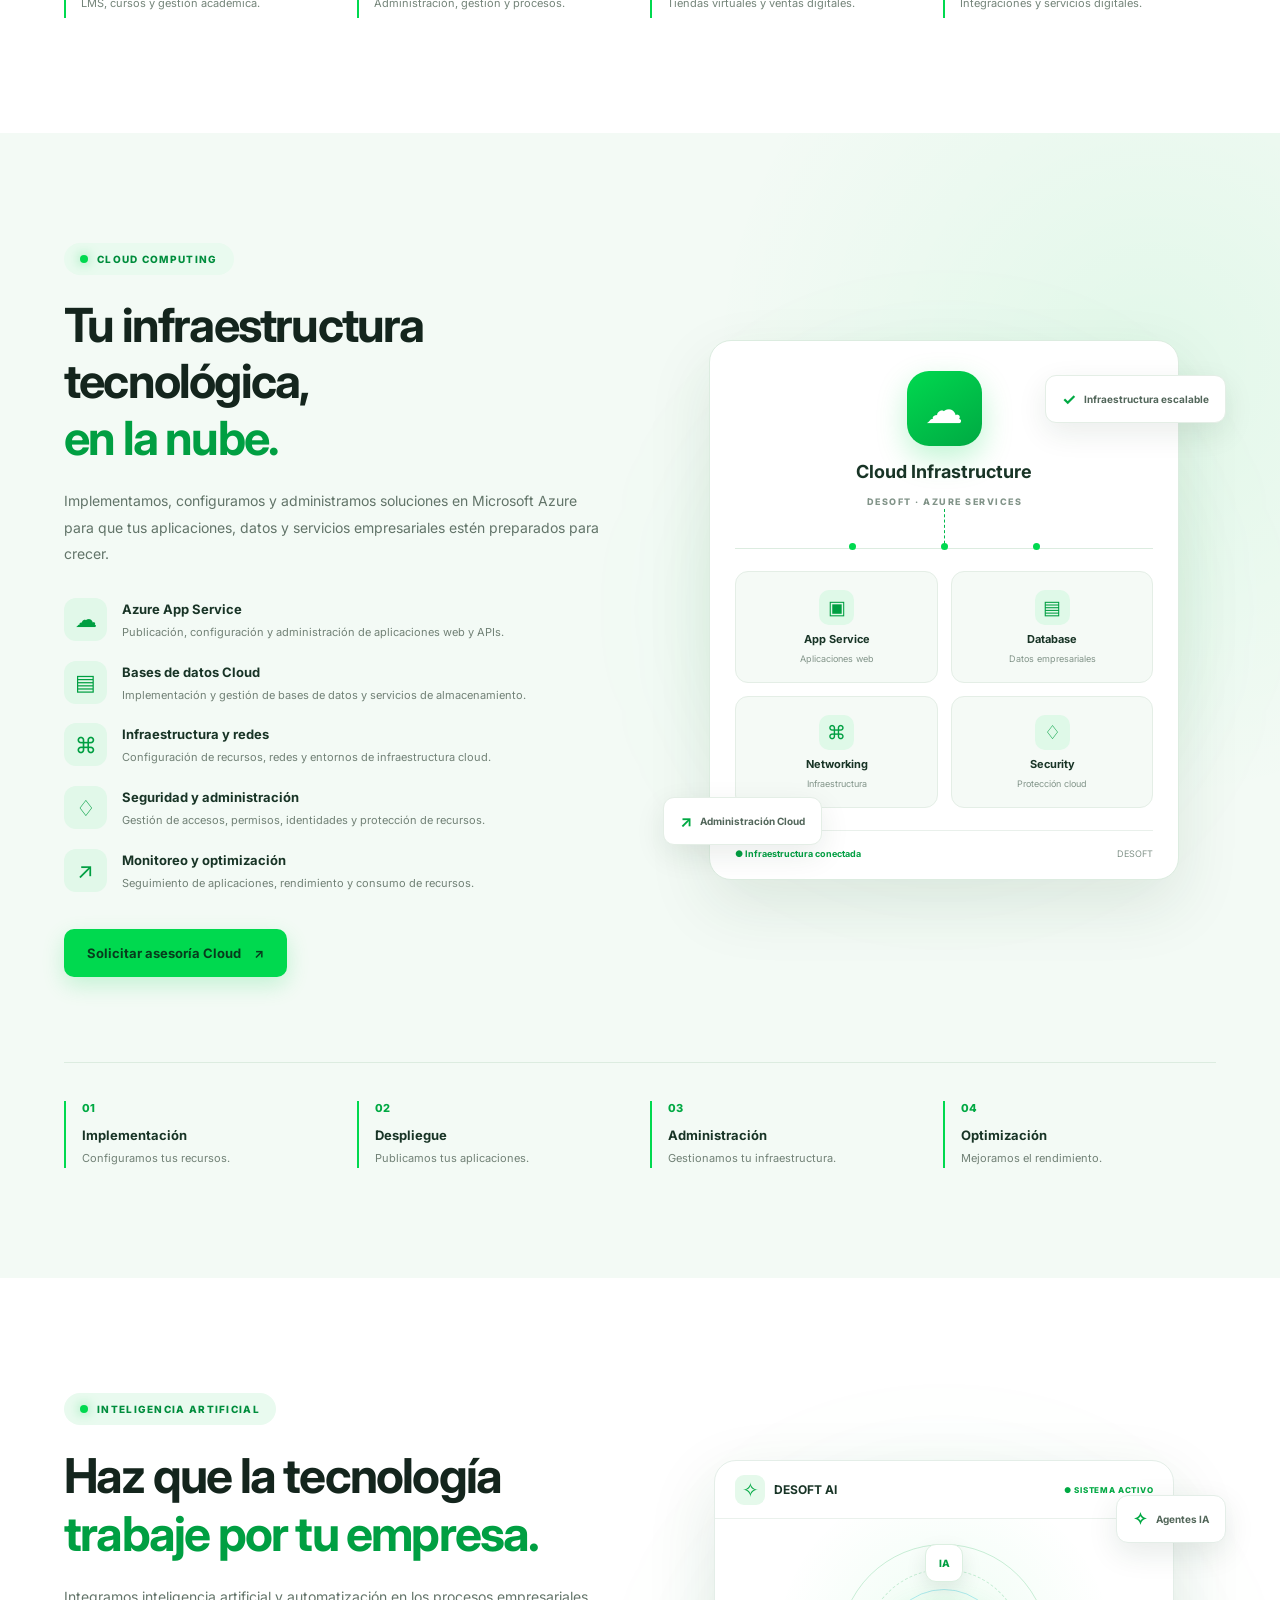
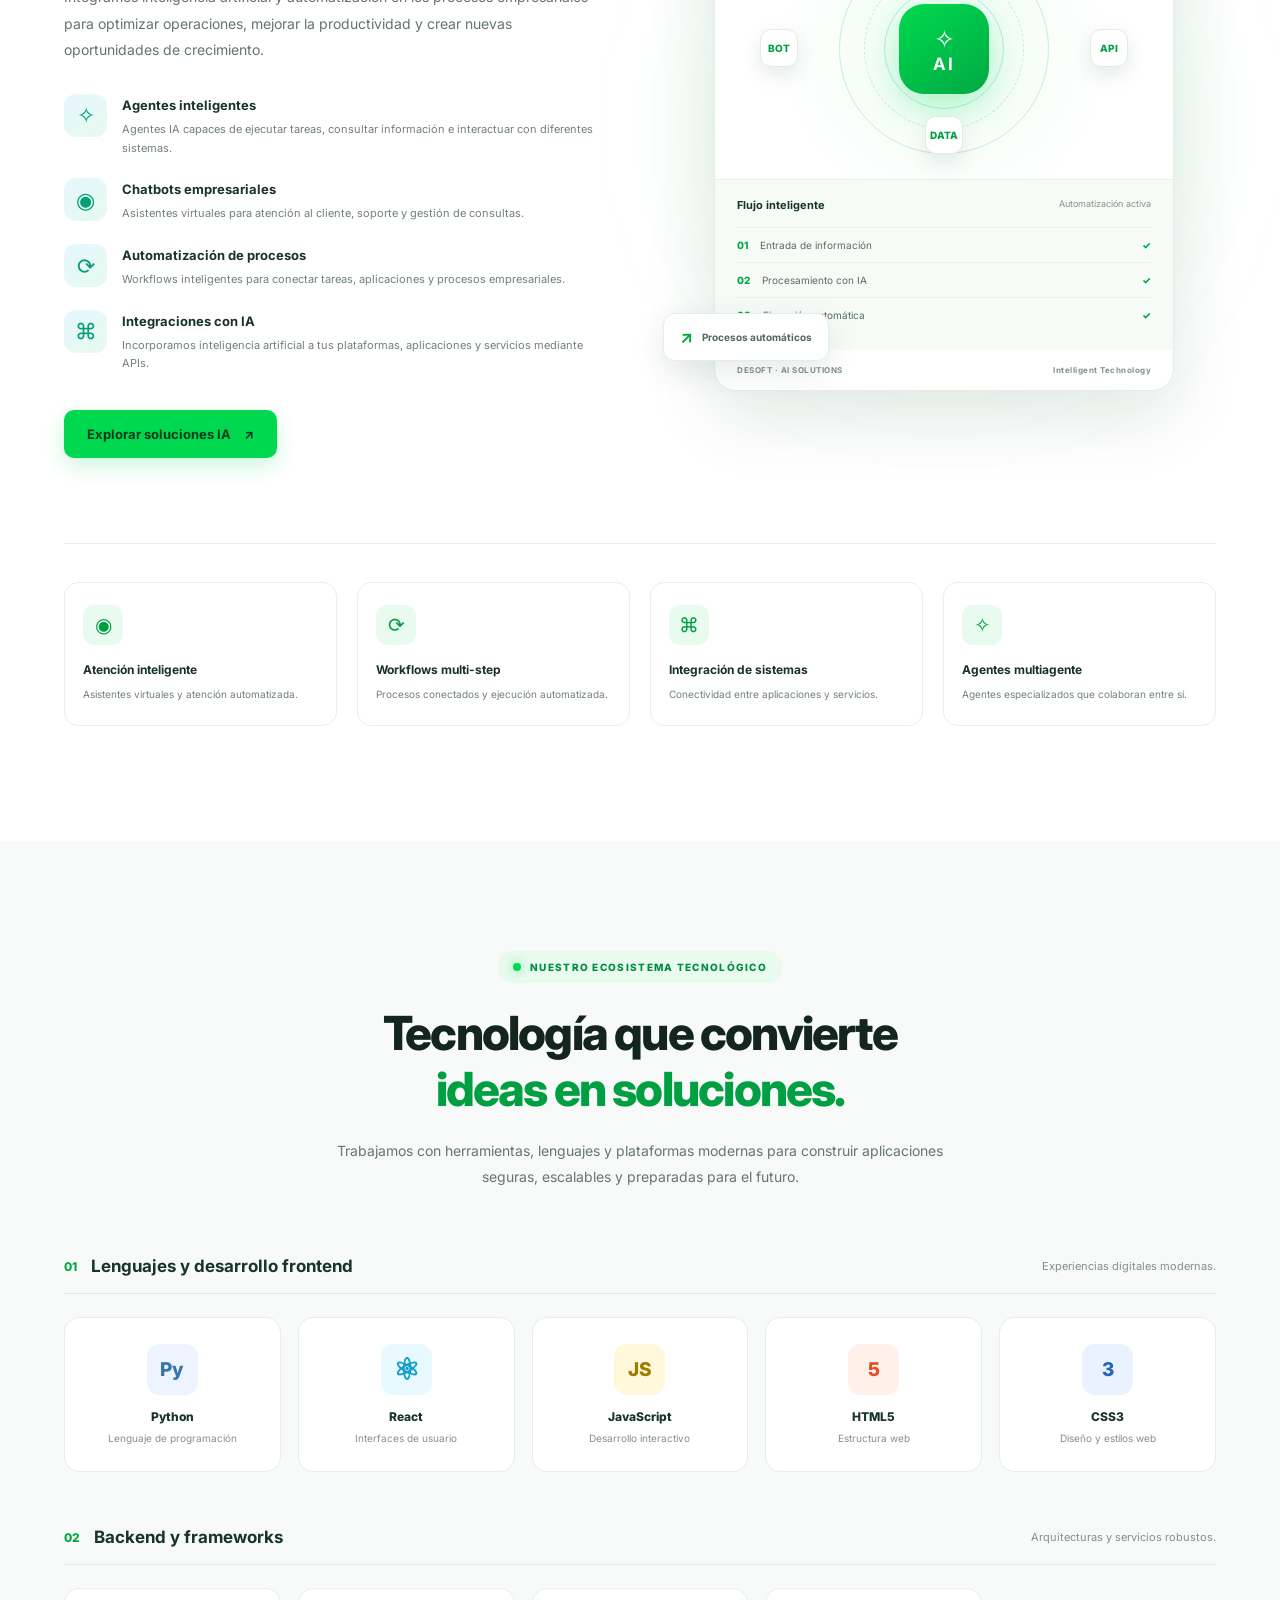
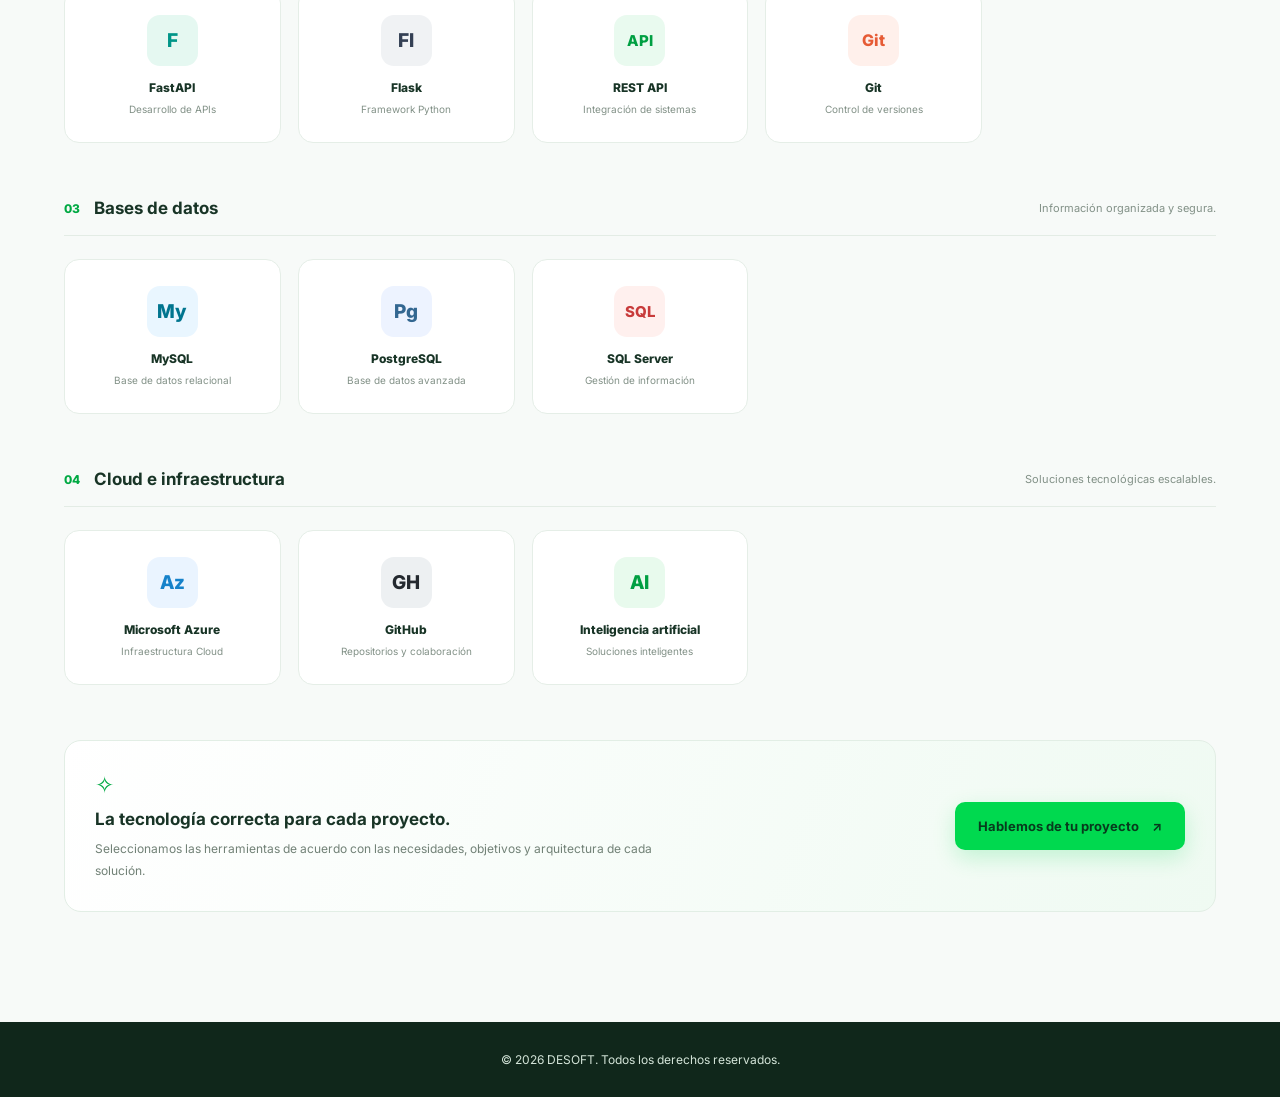
==== commit e56fbdc7: "crear clientes" ====
--- a/index.html
+++ b/index.html
@@ -33,6 +33,7 @@
                 <a href="#soluciones" class="nav-link">Soluciones</a>
                 <a href="#tecnologias" class="nav-link">Tecnologías</a>
                 <a href="#nosotros" class="nav-link">Nosotros</a>
+                <a href="clientes.html" class="nav-link">Clientes</a>
             </nav>
 
             <a href="https://wa.me/573026607901"
--- a/css/styles.css
+++ b/css/styles.css
@@ -2202,3 +2202,418 @@
         transition-duration: 0.01ms !important;
     }
 }
+
+
+
+
+/* =========================================
+   CLIENTES Y PORTAFOLIO DESOFT
+========================================= */
+
+.portfolio-hero {
+    position: relative;
+    overflow: hidden;
+    padding: 145px 0 90px;
+    background: linear-gradient(135deg, #f4faff 0%, #f5fff8 100%);
+    text-align: center;
+}
+
+.portfolio-hero::before,
+.portfolio-hero::after {
+    content: "";
+    position: absolute;
+    width: 320px;
+    height: 320px;
+    border-radius: 50%;
+    filter: blur(90px);
+    opacity: .16;
+    pointer-events: none;
+}
+
+.portfolio-hero::before {
+    background: #2188d4;
+    top: -150px;
+    left: -100px;
+}
+
+.portfolio-hero::after {
+    background: #00d94f;
+    bottom: -180px;
+    right: -100px;
+}
+
+.portfolio-hero .container {
+    position: relative;
+    z-index: 1;
+}
+
+.portfolio-hero h1 {
+    max-width: 850px;
+    margin: 22px auto;
+    color: #14251d;
+    font-size: clamp(2.3rem, 5vw, 4.1rem);
+    line-height: 1.12;
+    font-weight: 800;
+    letter-spacing: -2px;
+}
+
+.portfolio-hero h1 span {
+    display: block;
+    color: #2188d4;
+}
+
+.portfolio-hero > .container > p {
+    max-width: 680px;
+    margin: 0 auto;
+    color: #52645a;
+    font-size: 1.08rem;
+    line-height: 1.8;
+}
+
+.portfolio-hero-stats {
+    display: flex;
+    justify-content: center;
+    flex-wrap: wrap;
+    gap: 65px;
+    margin-top: 55px;
+}
+
+.portfolio-hero-stats div {
+    display: flex;
+    flex-direction: column;
+    gap: 7px;
+}
+
+.portfolio-hero-stats strong {
+    color: #2188d4;
+    font-size: 1.8rem;
+    font-weight: 800;
+}
+
+.portfolio-hero-stats span {
+    color: #52645a;
+    font-size: .85rem;
+}
+
+/* SECCIÓN DE PROYECTOS */
+
+.portfolio-section {
+    padding: 100px 0 115px;
+    background: #ffffff;
+}
+
+.portfolio-section .section-heading {
+    max-width: 720px;
+    margin: 0 auto 55px;
+    text-align: center;
+}
+
+.portfolio-section .section-heading h2 {
+    margin: 18px 0;
+    color: #14251d;
+    font-size: clamp(2rem, 4vw, 3rem);
+    line-height: 1.2;
+    font-weight: 800;
+}
+
+.portfolio-section .section-heading h2 span {
+    color: #2188d4;
+}
+
+.portfolio-section .section-heading p {
+    color: #52645a;
+    font-size: 1rem;
+    line-height: 1.7;
+}
+
+/* CUADRÍCULA */
+
+.portfolio-grid {
+    display: grid;
+    grid-template-columns: repeat(3, minmax(0, 1fr));
+    gap: 30px;
+    align-items: stretch;
+}
+
+/* TARJETAS */
+
+.portfolio-card {
+    display: flex;
+    flex-direction: column;
+    min-width: 0;
+    overflow: hidden;
+    background: #ffffff;
+    border: 1px solid #e8efeb;
+    border-radius: 18px;
+    box-shadow: 0 8px 30px rgba(20, 55, 38, .055);
+    transition: transform .3s ease, box-shadow .3s ease, border-color .3s ease;
+}
+
+.portfolio-card:hover {
+    transform: translateY(-8px);
+    border-color: rgba(33, 136, 212, .3);
+    box-shadow: 0 20px 45px rgba(20, 55, 38, .12);
+}
+
+/* ÁREA VISUAL PROVISIONAL */
+
+.portfolio-image {
+    position: relative;
+    display: flex;
+    flex-direction: column;
+    align-items: center;
+    justify-content: center;
+    min-height: 210px;
+    overflow: hidden;
+    isolation: isolate;
+}
+
+.portfolio-image::before,
+.portfolio-image::after {
+    content: "";
+    position: absolute;
+    z-index: -1;
+    border: 1px solid rgba(255, 255, 255, .2);
+    border-radius: 50%;
+}
+
+.portfolio-image::before {
+    width: 240px;
+    height: 240px;
+}
+
+.portfolio-image::after {
+    width: 170px;
+    height: 170px;
+}
+
+.portfolio-image > span {
+    color: #ffffff;
+    font-size: 3.5rem;
+    font-weight: 800;
+    letter-spacing: -3px;
+    text-shadow: 0 5px 20px rgba(0, 0, 0, .12);
+}
+
+.portfolio-image small {
+    margin-top: 8px;
+    color: rgba(255, 255, 255, .85);
+    font-size: .65rem;
+    font-weight: 700;
+    letter-spacing: 2px;
+}
+
+/* IDENTIDAD VISUAL DE CADA PROYECTO */
+
+.portfolio-ave {
+    background: linear-gradient(135deg, #1768a9, #31b9df);
+}
+
+.portfolio-myclass {
+    background: linear-gradient(135deg, #173e75, #3986cf);
+}
+
+.portfolio-virtual {
+    background: linear-gradient(135deg, #087f83, #36c8b0);
+}
+
+.portfolio-preschool {
+    background: linear-gradient(135deg, #e58b42, #f3c66a);
+}
+
+.portfolio-academy {
+    background: linear-gradient(135deg, #173e75, #2188d4);
+}
+
+.portfolio-editores {
+    background: linear-gradient(135deg, #244c68, #31a9c6);
+}
+
+.portfolio-recetario {
+    background: linear-gradient(135deg, #25845b, #91c85b);
+}
+
+.portfolio-recovery {
+    background: linear-gradient(135deg, #28384b, #536d8b);
+}
+
+.portfolio-dzumo {
+    background: linear-gradient(135deg, #d48b21, #f0c44e);
+}
+
+/* CONTENIDO */
+
+.portfolio-content {
+    display: flex;
+    flex: 1;
+    flex-direction: column;
+    align-items: flex-start;
+    padding: 27px 25px 25px;
+}
+
+.portfolio-category {
+    display: inline-flex;
+    align-items: center;
+    padding: 7px 12px;
+    color: #087eaf;
+    background: #eaf6fc;
+    border-radius: 30px;
+    font-size: .72rem;
+    font-weight: 700;
+}
+
+.portfolio-content h3 {
+    margin: 17px 0 10px;
+    color: #14251d;
+    font-size: 1.3rem;
+    font-weight: 800;
+}
+
+.portfolio-content > p {
+    min-height: 82px;
+    margin: 0 0 20px;
+    color: #64746b;
+    font-size: .9rem;
+    line-height: 1.7;
+}
+
+/* TECNOLOGÍAS */
+
+.portfolio-details {
+    display: flex;
+    flex-wrap: wrap;
+    gap: 8px;
+    margin-top: auto;
+    margin-bottom: 23px;
+}
+
+.portfolio-details span {
+    padding: 6px 10px;
+    color: #52645a;
+    background: #f1f5f3;
+    border: 1px solid #e7eeea;
+    border-radius: 6px;
+    font-size: .7rem;
+    font-weight: 600;
+}
+
+/* ENLACES */
+
+.portfolio-link {
+    display: inline-flex;
+    align-items: center;
+    justify-content: space-between;
+    gap: 12px;
+    width: 100%;
+    padding-top: 17px;
+    color: #2188d4;
+    border-top: 1px solid #edf1ee;
+    font-size: .88rem;
+    font-weight: 700;
+    text-decoration: none;
+    transition: color .2s ease;
+}
+
+.portfolio-link span {
+    font-size: 1.15rem;
+    transition: transform .2s ease;
+}
+
+.portfolio-link:hover {
+    color: #009f42;
+}
+
+.portfolio-link:hover span {
+    transform: translate(3px, -3px);
+}
+
+/* PROYECTOS SIN ENLACE PÚBLICO */
+
+.portfolio-status {
+    display: inline-flex;
+    align-items: center;
+    gap: 7px;
+    margin-top: auto;
+    padding-top: 17px;
+    color: #009f42;
+    border-top: 1px solid #edf1ee;
+    width: 100%;
+    font-size: .82rem;
+    font-weight: 700;
+}
+
+.portfolio-status::before {
+    content: "";
+    width: 8px;
+    height: 8px;
+    background: #00d94f;
+    border-radius: 50%;
+}
+
+/* LLAMADO A LA ACCIÓN */
+
+.portfolio-cta {
+    padding: 85px 20px;
+    background: linear-gradient(120deg, #173e75, #2188d4);
+    text-align: center;
+}
+
+.portfolio-cta h2 {
+    margin: 0 0 15px;
+    color: #ffffff;
+    font-size: clamp(1.8rem, 4vw, 2.7rem);
+    font-weight: 800;
+}
+
+.portfolio-cta p {
+    margin: 0 0 30px;
+    color: rgba(255, 255, 255, .85);
+    line-height: 1.7;
+}
+
+.portfolio-cta .btn-primary {
+    display: inline-flex;
+    align-items: center;
+    gap: 12px;
+    padding: 15px 25px;
+    color: #14251d;
+    background: #ffffff;
+    border-radius: 9px;
+    font-weight: 700;
+    text-decoration: none;
+    transition: transform .25s ease, box-shadow .25s ease;
+}
+
+.portfolio-cta .btn-primary:hover {
+    transform: translateY(-3px);
+    box-shadow: 0 10px 25px rgba(0, 0, 0, .15);
+}
+
+/* ANIMACIONES Y ACCESIBILIDAD */
+
+@media (prefers-reduced-motion: no-preference) {
+    .portfolio-card {
+        animation: fadeUp .6s ease both;
+    }
+
+    .portfolio-card:nth-child(2) { animation-delay: .05s; }
+    .portfolio-card:nth-child(3) { animation-delay: .1s; }
+    .portfolio-card:nth-child(4) { animation-delay: .15s; }
+    .portfolio-card:nth-child(5) { animation-delay: .2s; }
+    .portfolio-card:nth-child(6) { animation-delay: .25s; }
+    .portfolio-card:nth-child(7) { animation-delay: .3s; }
+    .portfolio-card:nth-child(8) { animation-delay: .35s; }
+    .portfolio-card:nth-child(9) { animation-delay: .4s; }
+}
+
+@media (prefers-reduced-motion: reduce) {
+    .portfolio-card,
+    .portfolio-link span,
+    .portfolio-cta .btn-primary {
+        animation: none;
+        transition: none;
+    }
+}
+
+
+
--- a/css/responsive.css
+++ b/css/responsive.css
@@ -732,3 +732,90 @@
     }
 }
 
+
+
+
+
+/* =========================================
+   RESPONSIVE - CLIENTES Y PORTAFOLIO
+========================================= */
+
+@media (max-width: 1024px) {
+    .portfolio-grid {
+        grid-template-columns: repeat(2, minmax(0, 1fr));
+        gap: 24px;
+    }
+
+    .portfolio-hero {
+        padding: 125px 0 75px;
+    }
+
+    .portfolio-section {
+        padding: 85px 0;
+    }
+}
+
+@media (max-width: 600px) {
+    .portfolio-hero {
+        padding: 110px 0 65px;
+    }
+
+    .portfolio-hero h1 {
+        font-size: 2.25rem;
+        letter-spacing: -1.2px;
+    }
+
+    .portfolio-hero > .container > p {
+        font-size: .95rem;
+    }
+
+    .portfolio-hero-stats {
+        gap: 25px;
+        margin-top: 38px;
+    }
+
+    .portfolio-hero-stats div {
+        min-width: 85px;
+    }
+
+    .portfolio-hero-stats strong {
+        font-size: 1.5rem;
+    }
+
+    .portfolio-hero-stats span {
+        font-size: .72rem;
+    }
+
+    .portfolio-section {
+        padding: 65px 0 75px;
+    }
+
+    .portfolio-section .section-heading {
+        margin-bottom: 35px;
+    }
+
+    .portfolio-section .section-heading h2 {
+        font-size: 2rem;
+    }
+
+    .portfolio-grid {
+        grid-template-columns: 1fr;
+        gap: 22px;
+    }
+
+    .portfolio-image {
+        min-height: 190px;
+    }
+
+    .portfolio-content {
+        padding: 23px 21px;
+    }
+
+    .portfolio-content > p {
+        min-height: auto;
+    }
+
+    .portfolio-cta {
+        padding: 65px 20px;
+    }
+}
